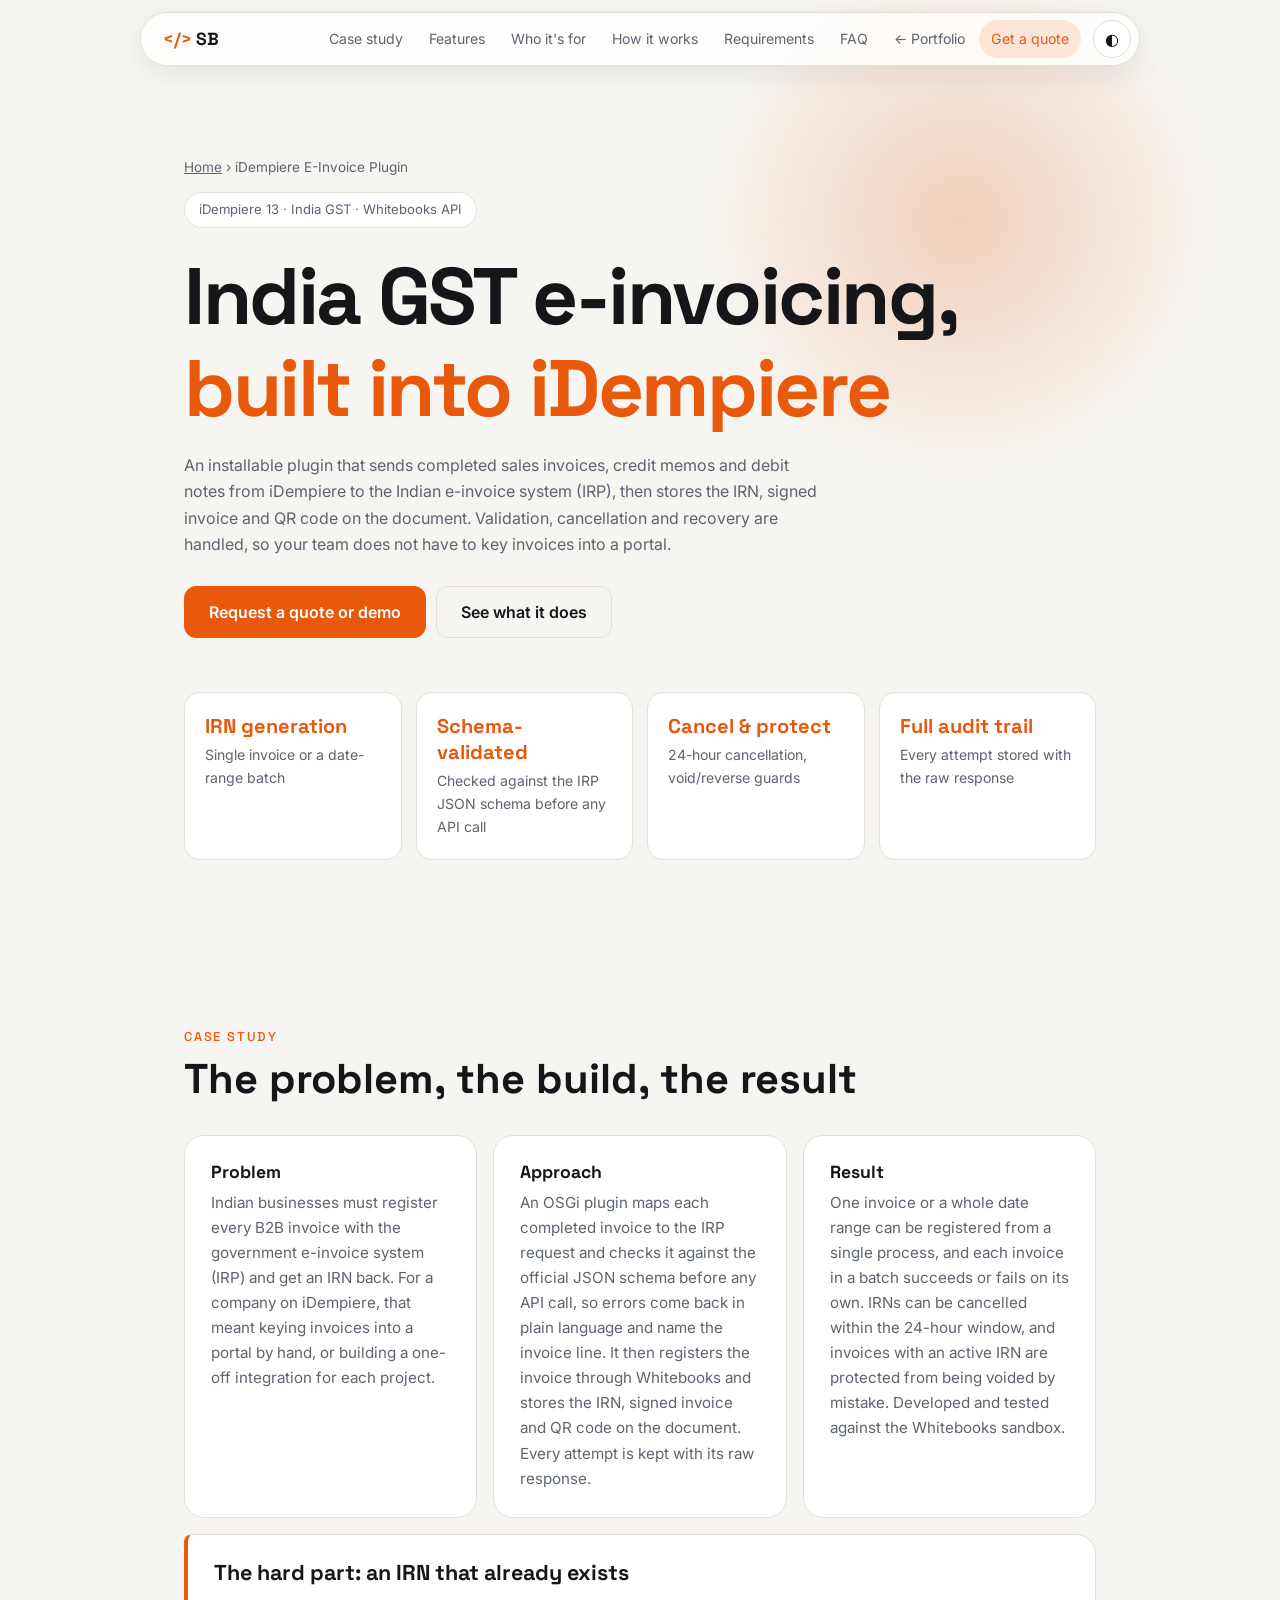
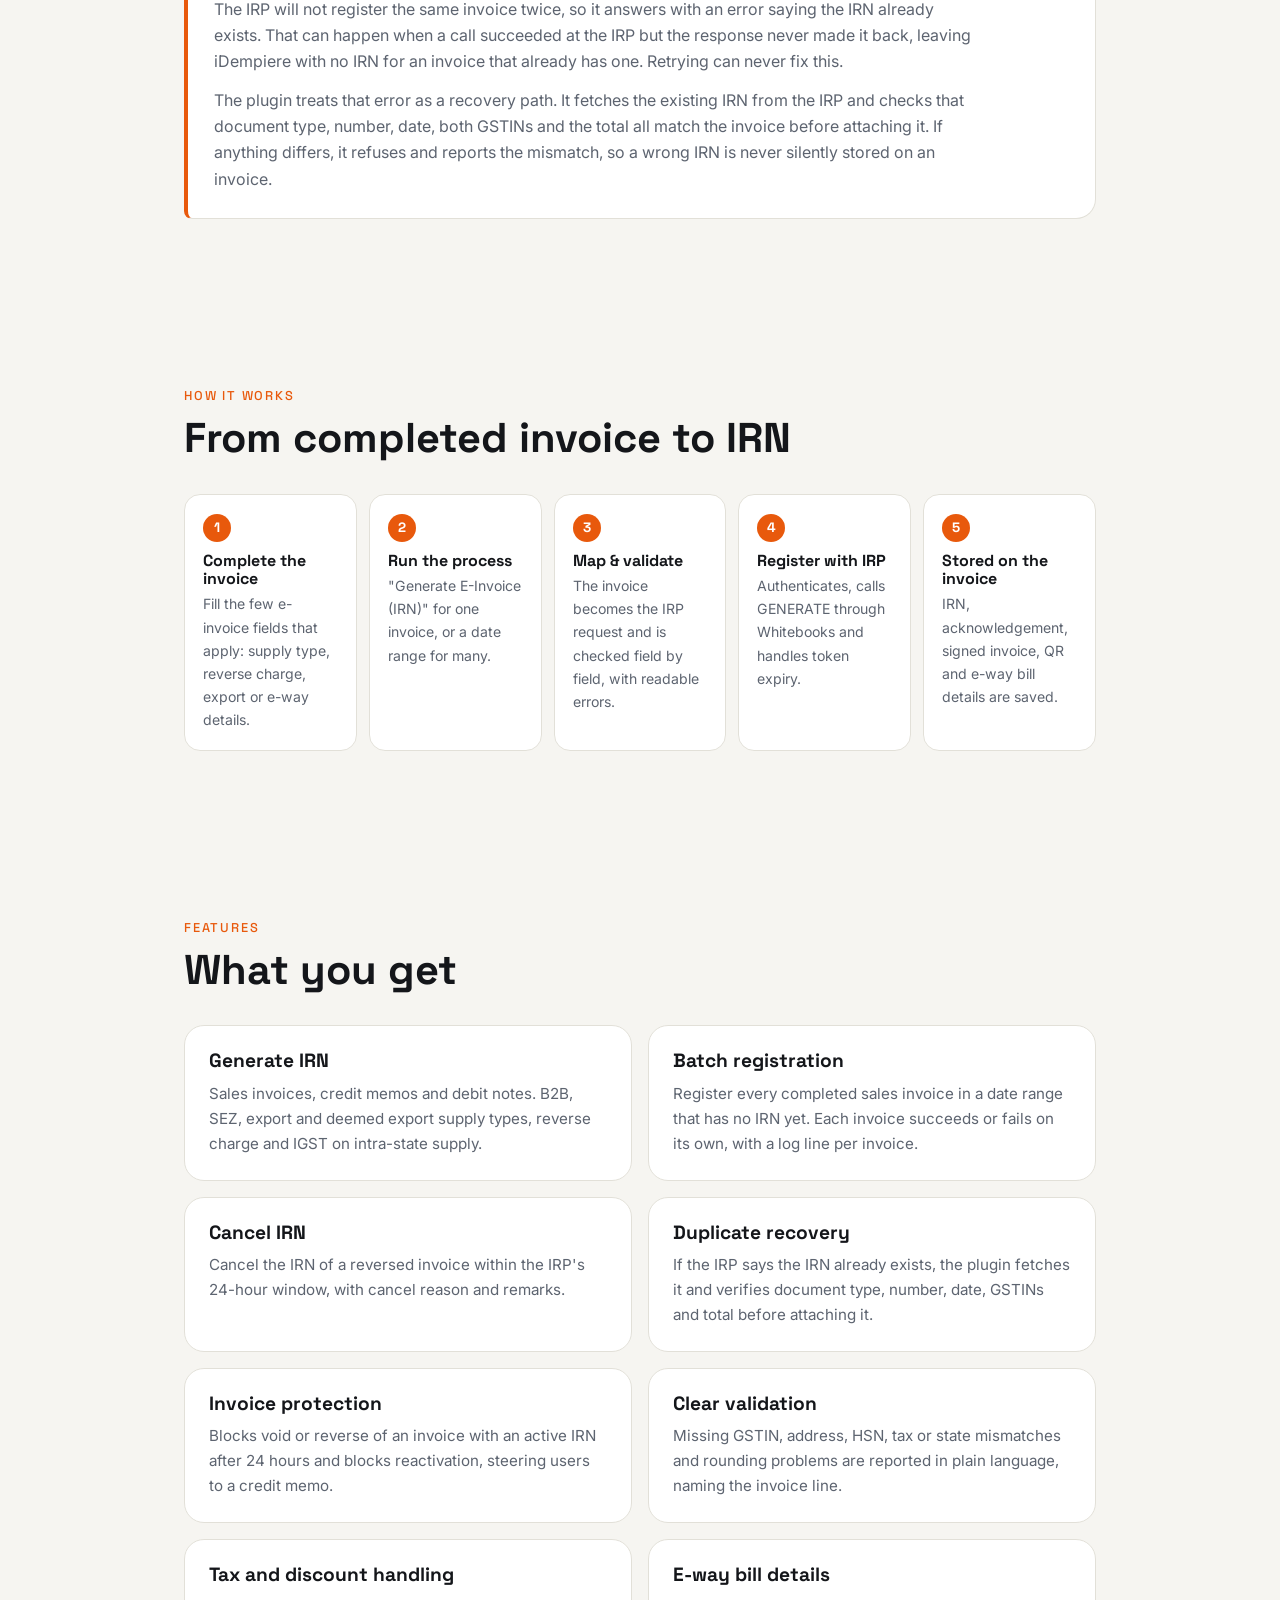
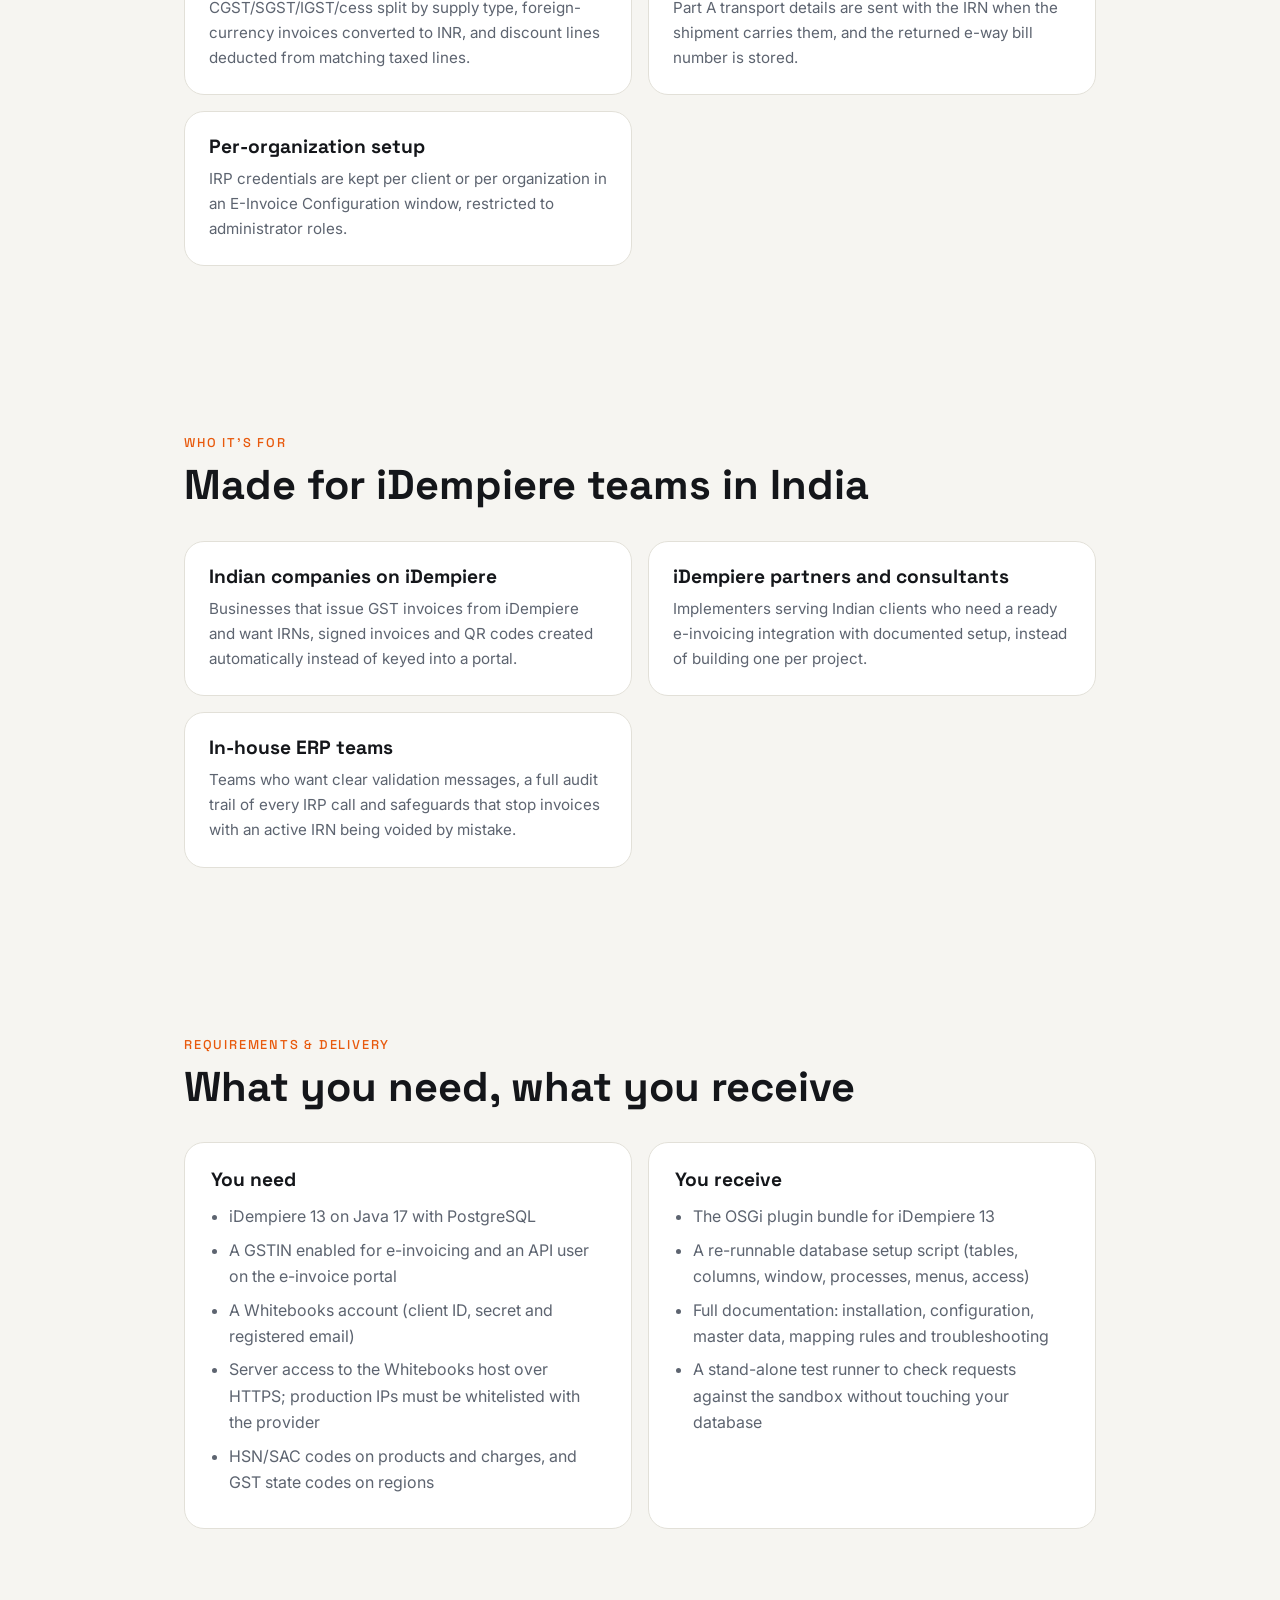
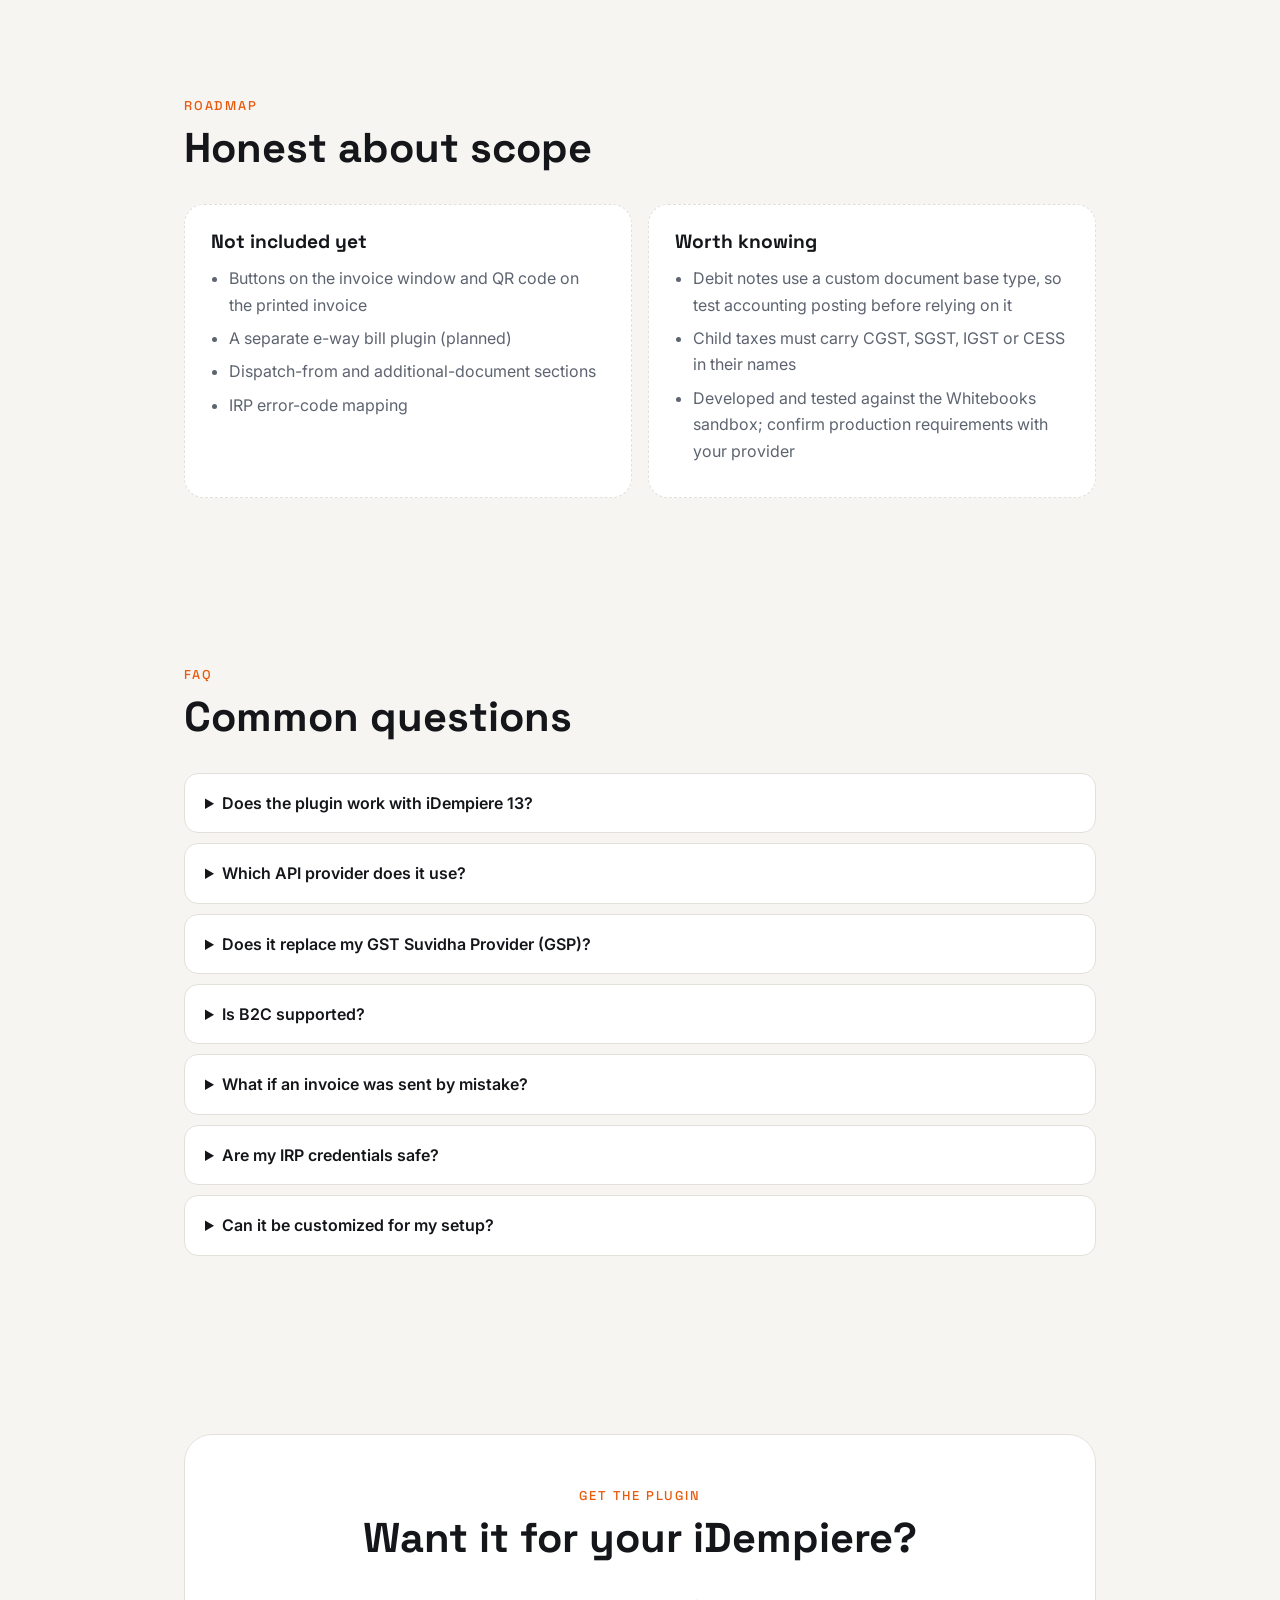
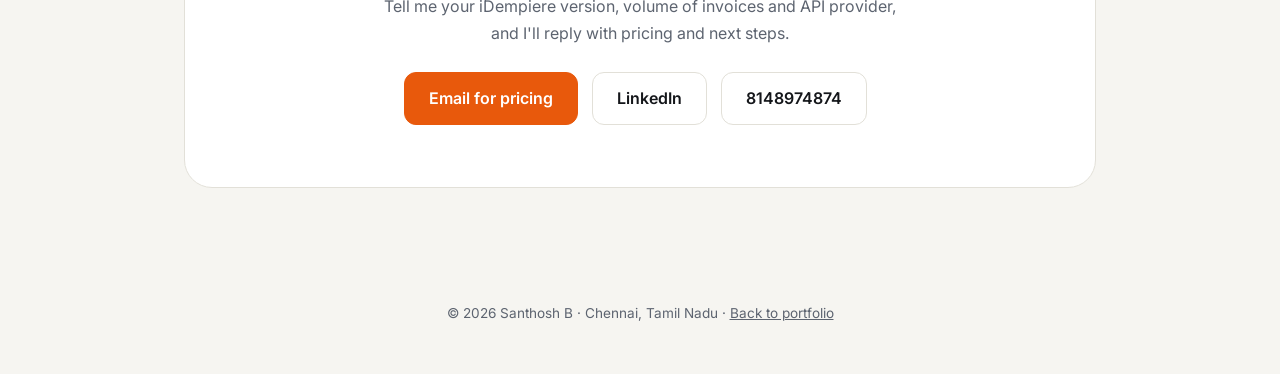
==== einvoice.html @ 54c57335 "Revamped nav Bar" ====
<!DOCTYPE html>
<html lang="en-IN">
<head>
<meta charset="utf-8">
<meta name="viewport" content="width=device-width, initial-scale=1, viewport-fit=cover">
<title>iDempiere E-Invoice Plugin for India GST (IRN) | Santhosh B</title>
<meta name="description" content="iDempiere 13 plugin for India GST e-invoicing. Generate and cancel IRNs via Whitebooks with schema validation, duplicate recovery and a full audit trail.">
<meta name="robots" content="index,follow,max-image-preview:large">
<meta name="theme-color" content="#e8590c">
<meta name="author" content="Santhosh B">
<link rel="canonical" href="https://santhoshbalaguru.website/einvoice">
<meta property="og:type" content="website">
<meta property="og:locale" content="en_IN">
<meta property="og:title" content="iDempiere E-Invoice Plugin for India GST (IRN) | Santhosh B">
<meta property="og:description" content="iDempiere 13 plugin for India GST e-invoicing. Generate and cancel IRNs via Whitebooks with schema validation, duplicate recovery and a full audit trail.">
<meta property="og:url" content="https://santhoshbalaguru.website/einvoice">
<meta property="og:site_name" content="Santhosh B">
<meta property="og:image" content="https://santhoshbalaguru.website/einvoice-og.png">
<meta property="og:image:width" content="1200">
<meta property="og:image:height" content="630">
<meta property="og:image:alt" content="iDempiere E-Invoice Plugin for India GST, generate and cancel IRNs from iDempiere 13">
<meta name="twitter:card" content="summary_large_image">
<meta name="twitter:title" content="iDempiere E-Invoice Plugin for India GST (IRN) | Santhosh B">
<meta name="twitter:description" content="iDempiere 13 plugin for India GST e-invoicing. Generate and cancel IRNs via Whitebooks with schema validation, duplicate recovery and a full audit trail.">
<meta name="twitter:image" content="https://santhoshbalaguru.website/einvoice-og.png">
<script type="application/ld+json">
{"@context": "https://schema.org", "@graph": [{"@type": "WebPage", "@id": "https://santhoshbalaguru.website/einvoice#page", "url": "https://santhoshbalaguru.website/einvoice", "name": "iDempiere E-Invoice Plugin for India GST (IRN) | Santhosh B", "description": "iDempiere 13 plugin for India GST e-invoicing. Generate and cancel IRNs via Whitebooks with schema validation, duplicate recovery and a full audit trail.", "inLanguage": "en-IN", "isPartOf": {"@type": "WebSite", "name": "Santhosh B", "url": "https://santhoshbalaguru.website/"}, "primaryImageOfPage": "https://santhoshbalaguru.website/einvoice-og.png", "breadcrumb": {"@id": "https://santhoshbalaguru.website/einvoice#crumbs"}, "mainEntity": {"@id": "https://santhoshbalaguru.website/einvoice#software"}}, {"@type": "SoftwareApplication", "@id": "https://santhoshbalaguru.website/einvoice#software", "name": "iDempiere E-Invoice (IRN) Plugin for India GST", "applicationCategory": "BusinessApplication", "applicationSubCategory": "ERP plugin", "operatingSystem": "Java 17 (iDempiere 13, PostgreSQL)", "softwareRequirements": "iDempiere 13, Java 17, PostgreSQL, Whitebooks account", "description": "iDempiere 13 plugin for India GST e-invoicing. Generate and cancel IRNs via Whitebooks with schema validation, duplicate recovery and a full audit trail.", "url": "https://santhoshbalaguru.website/einvoice", "image": "https://santhoshbalaguru.website/einvoice-og.png", "author": {"@type": "Person", "name": "Santhosh B", "url": "https://santhoshbalaguru.website/", "sameAs": ["https://linkedin.com/in/santhoshb88"]}}, {"@type": "BreadcrumbList", "@id": "https://santhoshbalaguru.website/einvoice#crumbs", "itemListElement": [{"@type": "ListItem", "position": 1, "name": "Home", "item": "https://santhoshbalaguru.website/"}, {"@type": "ListItem", "position": 2, "name": "iDempiere E-Invoice Plugin", "item": "https://santhoshbalaguru.website/einvoice"}]}, {"@type": "FAQPage", "mainEntity": [{"@type": "Question", "name": "Does the plugin work with iDempiere 13?", "acceptedAnswer": {"@type": "Answer", "text": "Yes. It is built for iDempiere 13 on Java 17 and PostgreSQL, as an OSGi plugin installed like any other iDempiere bundle."}}, {"@type": "Question", "name": "Which API provider does it use?", "acceptedAnswer": {"@type": "Answer", "text": "Whitebooks GSP. You use your own Whitebooks credentials and your own GSTIN; the plugin does not route invoices through anyone else."}}, {"@type": "Question", "name": "Does it replace my GST Suvidha Provider (GSP)?", "acceptedAnswer": {"@type": "Answer", "text": "No. It is the integration between iDempiere and the e-invoice system. You still need a Whitebooks account and an API user on the e-invoice portal."}}, {"@type": "Question", "name": "Is B2C supported?", "acceptedAnswer": {"@type": "Answer", "text": "No. The IRP does not accept B2C invoices, so in batch mode they are skipped, and a single invoice without a buyer GSTIN returns a clear error (exports excepted)."}}, {"@type": "Question", "name": "What if an invoice was sent by mistake?", "acceptedAnswer": {"@type": "Answer", "text": "Reverse it and cancel the IRN within 24 hours. After that, issue a credit memo. The plugin enforces this so users do not end up with an inconsistent state."}}, {"@type": "Question", "name": "Are my IRP credentials safe?", "acceptedAnswer": {"@type": "Answer", "text": "Password, client ID and secret are stored in encrypted columns and kept out of the change log. Encryption depends on your iDempiere Secure class, so the documentation explains how to verify it before entering production credentials."}}, {"@type": "Question", "name": "Can it be customized for my setup?", "acceptedAnswer": {"@type": "Answer", "text": "Mapping rules, extra fields and workflow changes can be discussed. Tell me what you need when you get in touch."}}]}]}
</script>
<link rel="icon" type="image/png" href="/favicon.png">
<link rel="preconnect" href="https://fonts.googleapis.com">
<link rel="preconnect" href="https://fonts.gstatic.com" crossorigin>
<link href="https://fonts.googleapis.com/css2?family=Space+Grotesk:wght@500;700&family=Inter:wght@400;500;600&display=swap" rel="stylesheet">
<link rel="stylesheet" href="/site.css">
<script src="/site.js"></script>
<style>
/* product-page-only styles (shared theme, layout and animations are in site.css) */
.stats{grid-template-columns:repeat(auto-fit,minmax(min(200px,100%),1fr));margin-top:44px}
.stat b{display:block;font-size:1.25rem}.stat span{margin-top:4px}
.card{padding:24px}.card h3{font-size:1.2rem;margin:0 0 8px}.card p{margin:0;font-size:.95rem}
.flow{display:grid;grid-template-columns:repeat(auto-fit,minmax(min(170px,100%),1fr));gap:12px;counter-reset:s}
.step{background:var(--card);border:1px solid var(--line);border-radius:16px;padding:18px;counter-increment:s}
.step:before{content:counter(s);display:inline-grid;place-items:center;width:28px;height:28px;border-radius:50%;background:var(--acc);color:#fff;font:700 .85rem 'Space Grotesk',sans-serif;margin-bottom:10px}
.step h3{font-size:1rem;margin-bottom:4px}.step p{margin:0;color:var(--mute);font-size:.88rem}
.two{display:grid;grid-template-columns:repeat(auto-fit,minmax(min(300px,100%),1fr));gap:16px}
.box{background:var(--card);border:1px solid var(--line);border-radius:20px;padding:26px}
.box h3{font-size:1.2rem;margin-bottom:12px}
.box ul{margin:0;padding-left:18px;color:var(--mute)}.box li{margin-bottom:7px}
.box.soon{border-style:dashed}
.case{display:grid;grid-template-columns:repeat(auto-fit,minmax(min(280px,100%),1fr));gap:16px}
.case .box h3{font-size:1.1rem;margin-bottom:8px}.case .box p{margin:0;color:var(--mute);font-size:.95rem}
.hard{margin-top:16px;border-left:4px solid var(--acc);border-radius:8px 20px 20px 8px}
.hard h3{font-size:1.35rem;margin-bottom:10px}.hard p{color:var(--mute);margin:0 0 12px;max-width:760px}.hard p:last-child{margin:0}
details{background:var(--card);border:1px solid var(--line);border-radius:14px;padding:16px 20px;margin-bottom:10px}
summary{cursor:pointer;font-weight:600}details p{color:var(--mute);margin:10px 0 0}
.crumb{font-size:.85rem;color:var(--mute);margin:0 0 14px}.crumb a{color:var(--mute)}
.cta{text-align:center}
.cta .box{padding:52px 24px;border-radius:28px}.cta p{color:var(--mute);max-width:520px;margin:0 auto 26px}
</style>
</head>
<body>
<nav aria-label="Main"><a class="brand" href="/" aria-label="Santhosh B home"><span>&lt;/&gt;</span> SB</a>
<div class="links" id="menu"><a href="#case">Case study</a><a href="#features">Features</a><a href="#who">Who it's for</a><a href="#how">How it works</a><a href="#requirements">Requirements</a><a href="#faq">FAQ</a><a href="/">← Portfolio</a><a href="#contact">Get a quote</a></div>
<div class="tools"><button id="theme" aria-label="Toggle theme">◐</button><button id="menu-btn" aria-label="Open menu" aria-expanded="false" aria-controls="menu"><svg width="18" height="18" viewBox="0 0 18 18" fill="none" stroke="currentColor" stroke-width="1.8" stroke-linecap="round" aria-hidden="true"><path class="a" d="M3 5h12M3 9h12M3 13h12"/><path class="x" d="M4 4l10 10M14 4L4 14"/></svg></button></div></nav>

<main>
<section class="hero">
<p class="crumb"><a href="/">Home</a> › iDempiere E-Invoice Plugin</p>
<span class="tag">iDempiere 13 · India GST · Whitebooks API</span>
<h1>India GST e-invoicing, <em>built into iDempiere</em></h1>
<p class="lead">An installable plugin that sends completed sales invoices, credit memos and debit notes from iDempiere to the Indian e-invoice system (IRP), then stores the IRN, signed invoice and QR code on the document. Validation, cancellation and recovery are handled, so your team does not have to key invoices into a portal.</p>
<a class="btn" href="#contact">Request a quote or demo</a><a class="btn o" href="#features">See what it does</a>
<div class="stats">
<div class="stat"><b>IRN generation</b><span>Single invoice or a date-range batch</span></div>
<div class="stat"><b>Schema-validated</b><span>Checked against the IRP JSON schema before any API call</span></div>
<div class="stat"><b>Cancel &amp; protect</b><span>24-hour cancellation, void/reverse guards</span></div>
<div class="stat"><b>Full audit trail</b><span>Every attempt stored with the raw response</span></div>
</div>
</section>

<section id="case" class="rv">
<div class="eyebrow">Case study</div><h2>The problem, the build, the result</h2>
<div class="case">
<div class="box"><h3>Problem</h3><p>Indian businesses must register every B2B invoice with the government e-invoice system (IRP) and get an IRN back. For a company on iDempiere, that meant keying invoices into a portal by hand, or building a one-off integration for each project.</p></div>
<div class="box"><h3>Approach</h3><p>An OSGi plugin maps each completed invoice to the IRP request and checks it against the official JSON schema before any API call, so errors come back in plain language and name the invoice line. It then registers the invoice through Whitebooks and stores the IRN, signed invoice and QR code on the document. Every attempt is kept with its raw response.</p></div>
<div class="box"><h3>Result</h3><p>One invoice or a whole date range can be registered from a single process, and each invoice in a batch succeeds or fails on its own. IRNs can be cancelled within the 24-hour window, and invoices with an active IRN are protected from being voided by mistake. Developed and tested against the Whitebooks sandbox.</p></div>
</div>
<div class="box hard"><h3>The hard part: an IRN that already exists</h3>
<p>The IRP will not register the same invoice twice, so it answers with an error saying the IRN already exists. That can happen when a call succeeded at the IRP but the response never made it back, leaving iDempiere with no IRN for an invoice that already has one. Retrying can never fix this.</p>
<p>The plugin treats that error as a recovery path. It fetches the existing IRN from the IRP and checks that document type, number, date, both GSTINs and the total all match the invoice before attaching it. If anything differs, it refuses and reports the mismatch, so a wrong IRN is never silently stored on an invoice.</p></div>
</section>

<section id="how" class="rv">
<div class="eyebrow">How it works</div><h2>From completed invoice to IRN</h2>
<div class="flow">
<div class="step"><h3>Complete the invoice</h3><p>Fill the few e-invoice fields that apply: supply type, reverse charge, export or e-way details.</p></div>
<div class="step"><h3>Run the process</h3><p>"Generate E-Invoice (IRN)" for one invoice, or a date range for many.</p></div>
<div class="step"><h3>Map &amp; validate</h3><p>The invoice becomes the IRP request and is checked field by field, with readable errors.</p></div>
<div class="step"><h3>Register with IRP</h3><p>Authenticates, calls GENERATE through Whitebooks and handles token expiry.</p></div>
<div class="step"><h3>Stored on the invoice</h3><p>IRN, acknowledgement, signed invoice, QR and e-way bill details are saved.</p></div>
</div>
</section>

<section id="features" class="rv">
<div class="eyebrow">Features</div><h2>What you get</h2>
<div class="grid">
<div class="card"><h3>Generate IRN</h3><p>Sales invoices, credit memos and debit notes. B2B, SEZ, export and deemed export supply types, reverse charge and IGST on intra-state supply.</p></div>
<div class="card"><h3>Batch registration</h3><p>Register every completed sales invoice in a date range that has no IRN yet. Each invoice succeeds or fails on its own, with a log line per invoice.</p></div>
<div class="card"><h3>Cancel IRN</h3><p>Cancel the IRN of a reversed invoice within the IRP's 24-hour window, with cancel reason and remarks.</p></div>
<div class="card"><h3>Duplicate recovery</h3><p>If the IRP says the IRN already exists, the plugin fetches it and verifies document type, number, date, GSTINs and total before attaching it.</p></div>
<div class="card"><h3>Invoice protection</h3><p>Blocks void or reverse of an invoice with an active IRN after 24 hours and blocks reactivation, steering users to a credit memo.</p></div>
<div class="card"><h3>Clear validation</h3><p>Missing GSTIN, address, HSN, tax or state mismatches and rounding problems are reported in plain language, naming the invoice line.</p></div>
<div class="card"><h3>Tax and discount handling</h3><p>CGST/SGST/IGST/cess split by supply type, foreign-currency invoices converted to INR, and discount lines deducted from matching taxed lines.</p></div>
<div class="card"><h3>E-way bill details</h3><p>Part A transport details are sent with the IRN when the shipment carries them, and the returned e-way bill number is stored.</p></div>
<div class="card"><h3>Per-organization setup</h3><p>IRP credentials are kept per client or per organization in an E-Invoice Configuration window, restricted to administrator roles.</p></div>
</div>
</section>

<section id="who" class="rv">
<div class="eyebrow">Who it's for</div><h2>Made for iDempiere teams in India</h2>
<div class="grid">
<div class="card"><h3>Indian companies on iDempiere</h3><p>Businesses that issue GST invoices from iDempiere and want IRNs, signed invoices and QR codes created automatically instead of keyed into a portal.</p></div>
<div class="card"><h3>iDempiere partners and consultants</h3><p>Implementers serving Indian clients who need a ready e-invoicing integration with documented setup, instead of building one per project.</p></div>
<div class="card"><h3>In-house ERP teams</h3><p>Teams who want clear validation messages, a full audit trail of every IRP call and safeguards that stop invoices with an active IRN being voided by mistake.</p></div>
</div>
</section>

<section id="requirements" class="rv">
<div class="eyebrow">Requirements &amp; delivery</div><h2>What you need, what you receive</h2>
<div class="two">
<div class="box"><h3>You need</h3><ul>
<li>iDempiere 13 on Java 17 with PostgreSQL</li>
<li>A GSTIN enabled for e-invoicing and an API user on the e-invoice portal</li>
<li>A Whitebooks account (client ID, secret and registered email)</li>
<li>Server access to the Whitebooks host over HTTPS; production IPs must be whitelisted with the provider</li>
<li>HSN/SAC codes on products and charges, and GST state codes on regions</li></ul></div>
<div class="box"><h3>You receive</h3><ul>
<li>The OSGi plugin bundle for iDempiere 13</li>
<li>A re-runnable database setup script (tables, columns, window, processes, menus, access)</li>
<li>Full documentation: installation, configuration, master data, mapping rules and troubleshooting</li>
<li>A stand-alone test runner to check requests against the sandbox without touching your database</li></ul></div>
</div>
</section>

<section class="rv">
<div class="eyebrow">Roadmap</div><h2>Honest about scope</h2>
<div class="two">
<div class="box soon"><h3>Not included yet</h3><ul>
<li>Buttons on the invoice window and QR code on the printed invoice</li>
<li>A separate e-way bill plugin (planned)</li>
<li>Dispatch-from and additional-document sections</li>
<li>IRP error-code mapping</li></ul></div>
<div class="box soon"><h3>Worth knowing</h3><ul>
<li>Debit notes use a custom document base type, so test accounting posting before relying on it</li>
<li>Child taxes must carry CGST, SGST, IGST or CESS in their names</li>
<li>Developed and tested against the Whitebooks sandbox; confirm production requirements with your provider</li></ul></div>
</div>
</section>

<section id="faq" class="rv">
<div class="eyebrow">FAQ</div><h2>Common questions</h2>
<details><summary>Does the plugin work with iDempiere 13?</summary><p>Yes. It is built for iDempiere 13 on Java 17 and PostgreSQL, as an OSGi plugin installed like any other iDempiere bundle.</p></details>
<details><summary>Which API provider does it use?</summary><p>Whitebooks GSP. You use your own Whitebooks credentials and your own GSTIN; the plugin does not route invoices through anyone else.</p></details>
<details><summary>Does it replace my GST Suvidha Provider (GSP)?</summary><p>No. It is the integration between iDempiere and the e-invoice system. You still need a Whitebooks account and an API user on the e-invoice portal.</p></details>
<details><summary>Is B2C supported?</summary><p>No. The IRP does not accept B2C invoices, so in batch mode they are skipped, and a single invoice without a buyer GSTIN returns a clear error (exports excepted).</p></details>
<details><summary>What if an invoice was sent by mistake?</summary><p>Reverse it and cancel the IRN within 24 hours. After that, issue a credit memo. The plugin enforces this so users do not end up with an inconsistent state.</p></details>
<details><summary>Are my IRP credentials safe?</summary><p>Password, client ID and secret are stored in encrypted columns and kept out of the change log. Encryption depends on your iDempiere Secure class, so the documentation explains how to verify it before entering production credentials.</p></details>
<details><summary>Can it be customized for my setup?</summary><p>Mapping rules, extra fields and workflow changes can be discussed. Tell me what you need when you get in touch.</p></details>
</section>

<section id="contact" class="cta rv">
<div class="box"><div class="eyebrow">Get the plugin</div><h2>Want it for your iDempiere?</h2>
<p>Tell me your iDempiere version, volume of invoices and API provider, and I'll reply with pricing and next steps.</p>
<a class="btn" href="mailto:santhoshbalaguru88@gmail.com?subject=iDempiere%20E-Invoice%20Plugin%20enquiry">Email for pricing</a>
<a class="btn o" href="https://linkedin.com/in/santhoshb88" target="_blank" rel="noopener">LinkedIn</a>
<a class="btn o" href="tel:+918148974874">8148974874</a></div>
</section>
</main>
<footer>© 2026 Santhosh B · Chennai, Tamil Nadu · <a href="/">Back to portfolio</a></footer>

</body>
</html>
---- site.css ----
/* Shared styles for every page of santhoshbalaguru.website.
   Theme tokens, layout, components, glow and animations live here.
   Page-specific styles stay in each page's own <style> block. */
:root{--bg:#f6f5f1;--card:#fff;--ink:#14161a;--mute:#5d6470;--line:#e2e0d8;--acc:#e8590c;--acc2:#0b7285;--glow:rgba(232,89,12,.12);box-sizing:border-box;padding-top:env(safe-area-inset-top,0px);padding-bottom:env(safe-area-inset-bottom,0px)}
:root[data-theme="dark"]{--bg:#0e1013;--card:#171a1f;--ink:#eef0f3;--mute:#9aa3af;--line:#262b33;--acc:#ff8a4c;--acc2:#3bc9db;--glow:rgba(255,138,76,.14)}
*{box-sizing:border-box}html{scroll-behavior:smooth;scroll-padding-top:96px;overflow-x:hidden}
body{margin:0;background:var(--bg);color:var(--ink);font:16px/1.65 Inter,system-ui,sans-serif}
h1,h2,h3{font-family:'Space Grotesk',Inter,sans-serif;line-height:1.15;margin:0}
a{color:inherit}
/* nav: floating pill, hamburger menu under 900px */
nav{position:sticky;top:calc(env(safe-area-inset-top,0px) + 12px);z-index:10;display:flex;align-items:center;justify-content:space-between;gap:12px;width:min(1000px,calc(100% - 10vw));margin:12px auto 0;padding:7px 8px 7px 22px;border:1px solid var(--line);border-radius:99px;background:color-mix(in srgb,var(--card) 78%,transparent);-webkit-backdrop-filter:blur(14px) saturate(1.4);backdrop-filter:blur(14px) saturate(1.4);box-shadow:0 8px 30px rgba(20,22,26,.08)}
:root[data-theme="dark"] nav{box-shadow:0 8px 30px rgba(0,0,0,.45)}
.brand{font:700 1.1rem 'Space Grotesk',sans-serif;text-decoration:none;white-space:nowrap}.brand span{color:var(--acc)}
.links{display:flex;gap:2px;align-items:center;margin-left:auto;font-size:.88rem}
.links a{text-decoration:none;color:var(--mute);padding:7px 12px;border-radius:99px;white-space:nowrap;transition:.2s}
.links a:hover{color:var(--ink);background:color-mix(in srgb,var(--ink) 7%,transparent)}
.links a.on{color:var(--acc);background:color-mix(in srgb,var(--acc) 13%,transparent)}
.tools{display:flex;gap:6px;align-items:center}
#theme,#menu-btn{border:1px solid var(--line);background:var(--card);color:var(--ink);border-radius:99px;width:38px;height:38px;cursor:pointer;font-size:1rem;padding:0}
#menu-btn{display:none;place-items:center}
#menu-btn .x{display:none}nav.open #menu-btn .a{display:none}nav.open #menu-btn .x{display:inline}
.links a:focus-visible,#theme:focus-visible,#menu-btn:focus-visible,.brand:focus-visible{outline:2px solid var(--acc);outline-offset:2px}
@media(max-width:1060px){.links{gap:0}.links a{padding:7px 9px;font-size:.85rem}}
@media(max-width:980px){
#menu-btn{display:inline-grid}
.links{position:absolute;top:calc(100% + 10px);left:0;right:0;margin:0;flex-direction:column;align-items:stretch;gap:2px;padding:10px;background:var(--card);border:1px solid var(--line);border-radius:24px;box-shadow:0 18px 40px rgba(20,22,26,.14);opacity:0;visibility:hidden;transform:translateY(-8px);transition:opacity .2s,transform .2s,visibility .2s}
:root[data-theme="dark"] .links{box-shadow:0 18px 40px rgba(0,0,0,.55)}
nav.open .links{opacity:1;visibility:visible;transform:none}
.links a{padding:13px 16px;border-radius:14px;font-size:1rem}
}
@media(prefers-reduced-motion:reduce){.links{transition:none}}
/* layout + type */
section{max-width:1040px;margin:0 auto;padding:84px 5vw}
.hero{padding-top:90px;position:relative}
.hero:before{content:"";position:absolute;inset:-40px 0 auto auto;width:min(420px,90vw);height:min(420px,90vw);background:radial-gradient(circle,var(--glow),transparent 65%);z-index:-1}
.tag{display:inline-block;padding:6px 14px;border:1px solid var(--line);background:var(--card);border-radius:99px;font-size:.82rem;color:var(--mute)}
.tag i{display:inline-block;width:8px;height:8px;border-radius:50%;background:#2f9e44;margin-right:8px;animation:p 2s infinite}
@keyframes p{50%{opacity:.3}}
h1{font-size:clamp(2.6rem,8vw,5rem);margin:22px 0 14px;letter-spacing:-.03em}
h1 em{font-style:normal;color:var(--acc)}
.lead{max-width:640px;color:var(--mute);margin:18px 0 28px}
.eyebrow{font:500 .8rem 'Space Grotesk',sans-serif;letter-spacing:.14em;text-transform:uppercase;color:var(--acc);margin-bottom:10px}
h2{font-size:clamp(1.8rem,4.5vw,2.6rem);margin-bottom:32px}
/* components */
.btn{display:inline-block;max-width:100%;overflow-wrap:anywhere;padding:12px 24px;border-radius:12px;background:var(--acc);color:#fff;text-decoration:none;font-weight:600;margin:0 10px 10px 0;transition:.2s;border:1px solid var(--acc)}
.btn.o{background:transparent;color:var(--ink);border-color:var(--line)}.btn:hover{transform:translateY(-2px)}
.stats{display:grid;grid-template-columns:repeat(auto-fit,minmax(min(140px,100%),1fr));gap:14px;margin-top:48px}
.stat{background:var(--card);border:1px solid var(--line);border-radius:16px;padding:20px}
.stat b{font:700 2.2rem 'Space Grotesk',sans-serif;color:var(--acc)}.stat span{display:block;color:var(--mute);font-size:.88rem}
.grid{display:grid;grid-template-columns:repeat(auto-fit,minmax(min(300px,100%),1fr));gap:16px}
.card{background:var(--card);border:1px solid var(--line);border-radius:20px;padding:26px;transition:.25s;position:relative;overflow:hidden}
.card:hover{transform:translateY(-4px);border-color:var(--acc);box-shadow:0 14px 34px var(--glow)}
.card small{color:var(--acc2);font-weight:600}.card h3{font-size:1.35rem;margin:8px 0 10px}.card p{color:var(--mute);margin:0 0 14px}
.pills span{display:inline-block;font-size:.76rem;padding:3px 10px;margin:0 6px 6px 0;border-radius:99px;background:var(--bg);border:1px solid var(--line);color:var(--mute)}
footer{text-align:center;color:var(--mute);font-size:.85rem;padding:30px 5vw 50px}
/* animations: scroll reveal, cursor glow, progress bar (driven by site.js) */
.rv{opacity:0;transform:translateY(24px);transition:.7s}.rv.v{opacity:1;transform:none}
#glow{display:none}
@media (hover:hover) and (pointer:fine) and (prefers-reduced-motion:no-preference){
.hero:before{display:none}
#glow{display:block;position:fixed;top:0;left:0;width:560px;height:560px;margin:-280px 0 0 -280px;border-radius:50%;pointer-events:none;z-index:-1;background:radial-gradient(circle,color-mix(in srgb,var(--acc) 24%,transparent),transparent 65%);will-change:transform;transform:translate3d(-999px,-999px,0)}
}
#bar{position:fixed;top:0;left:0;height:3px;background:var(--acc);width:0;z-index:20}
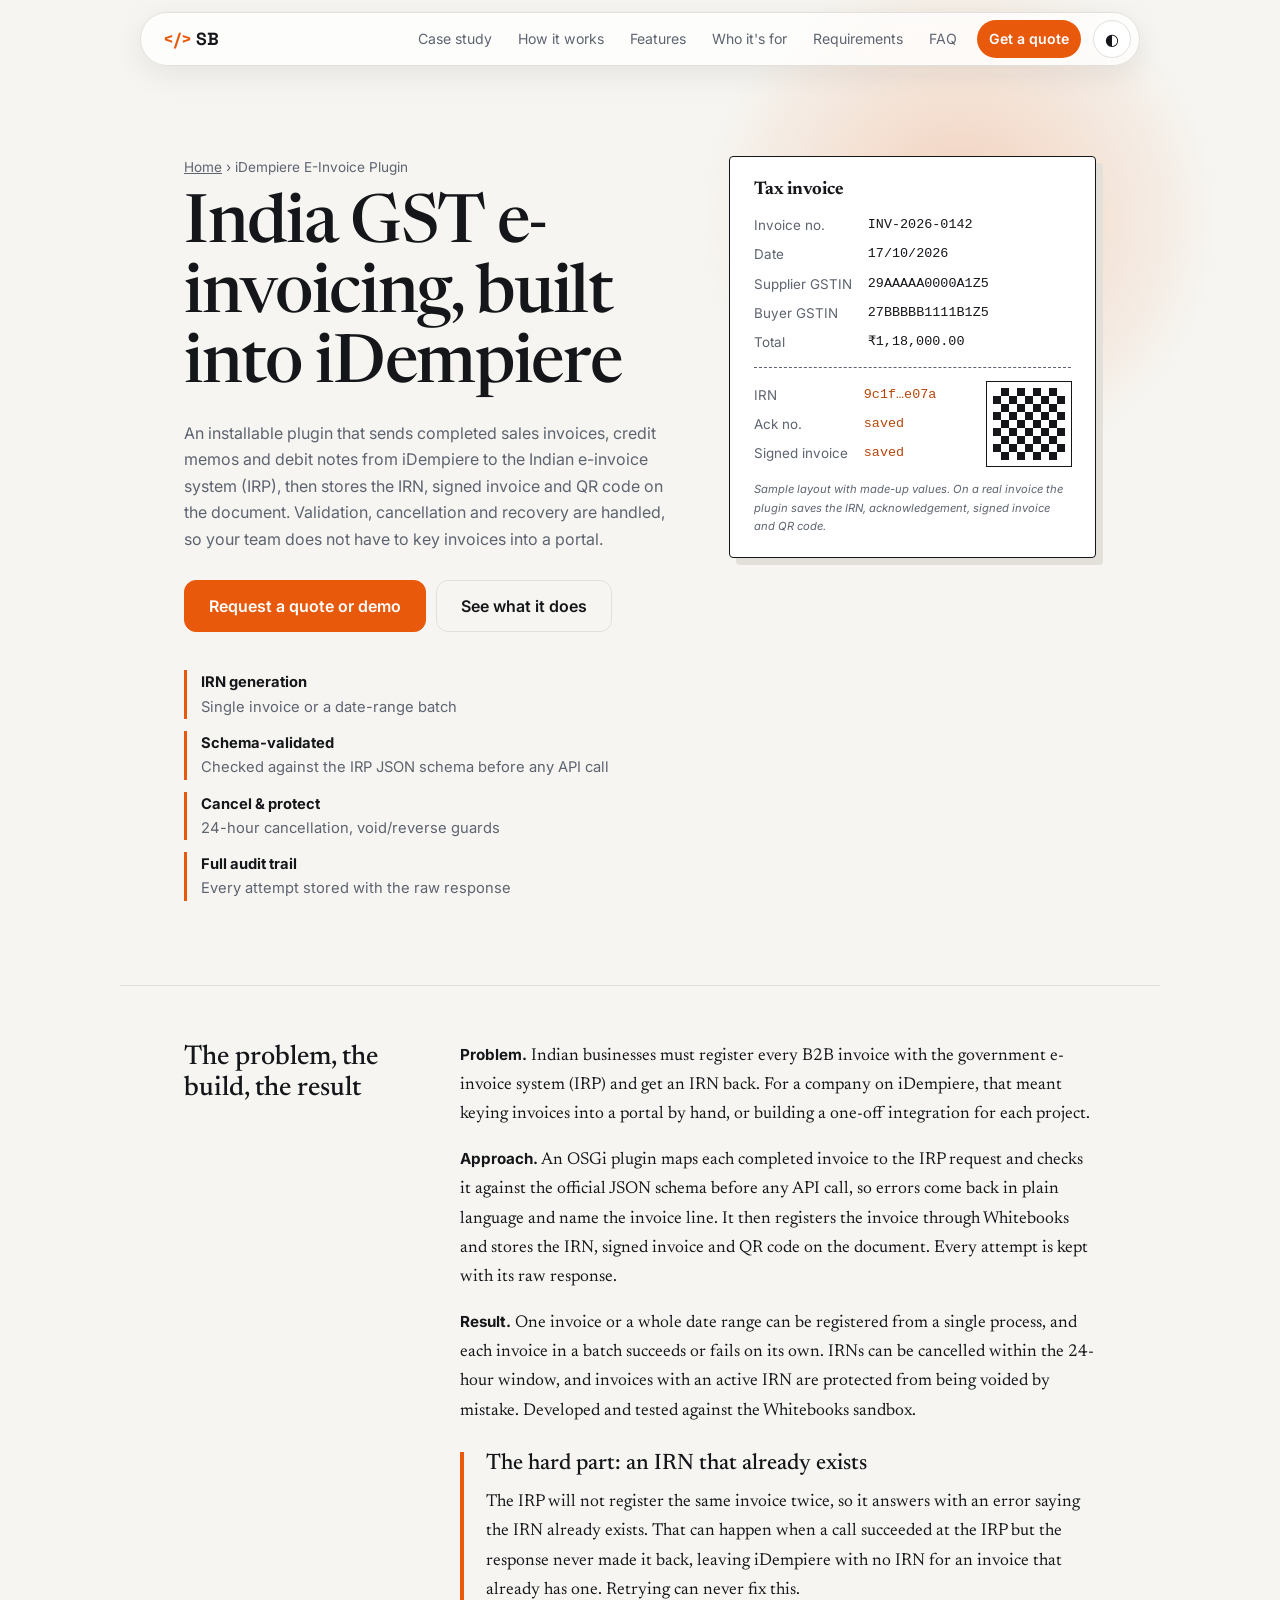
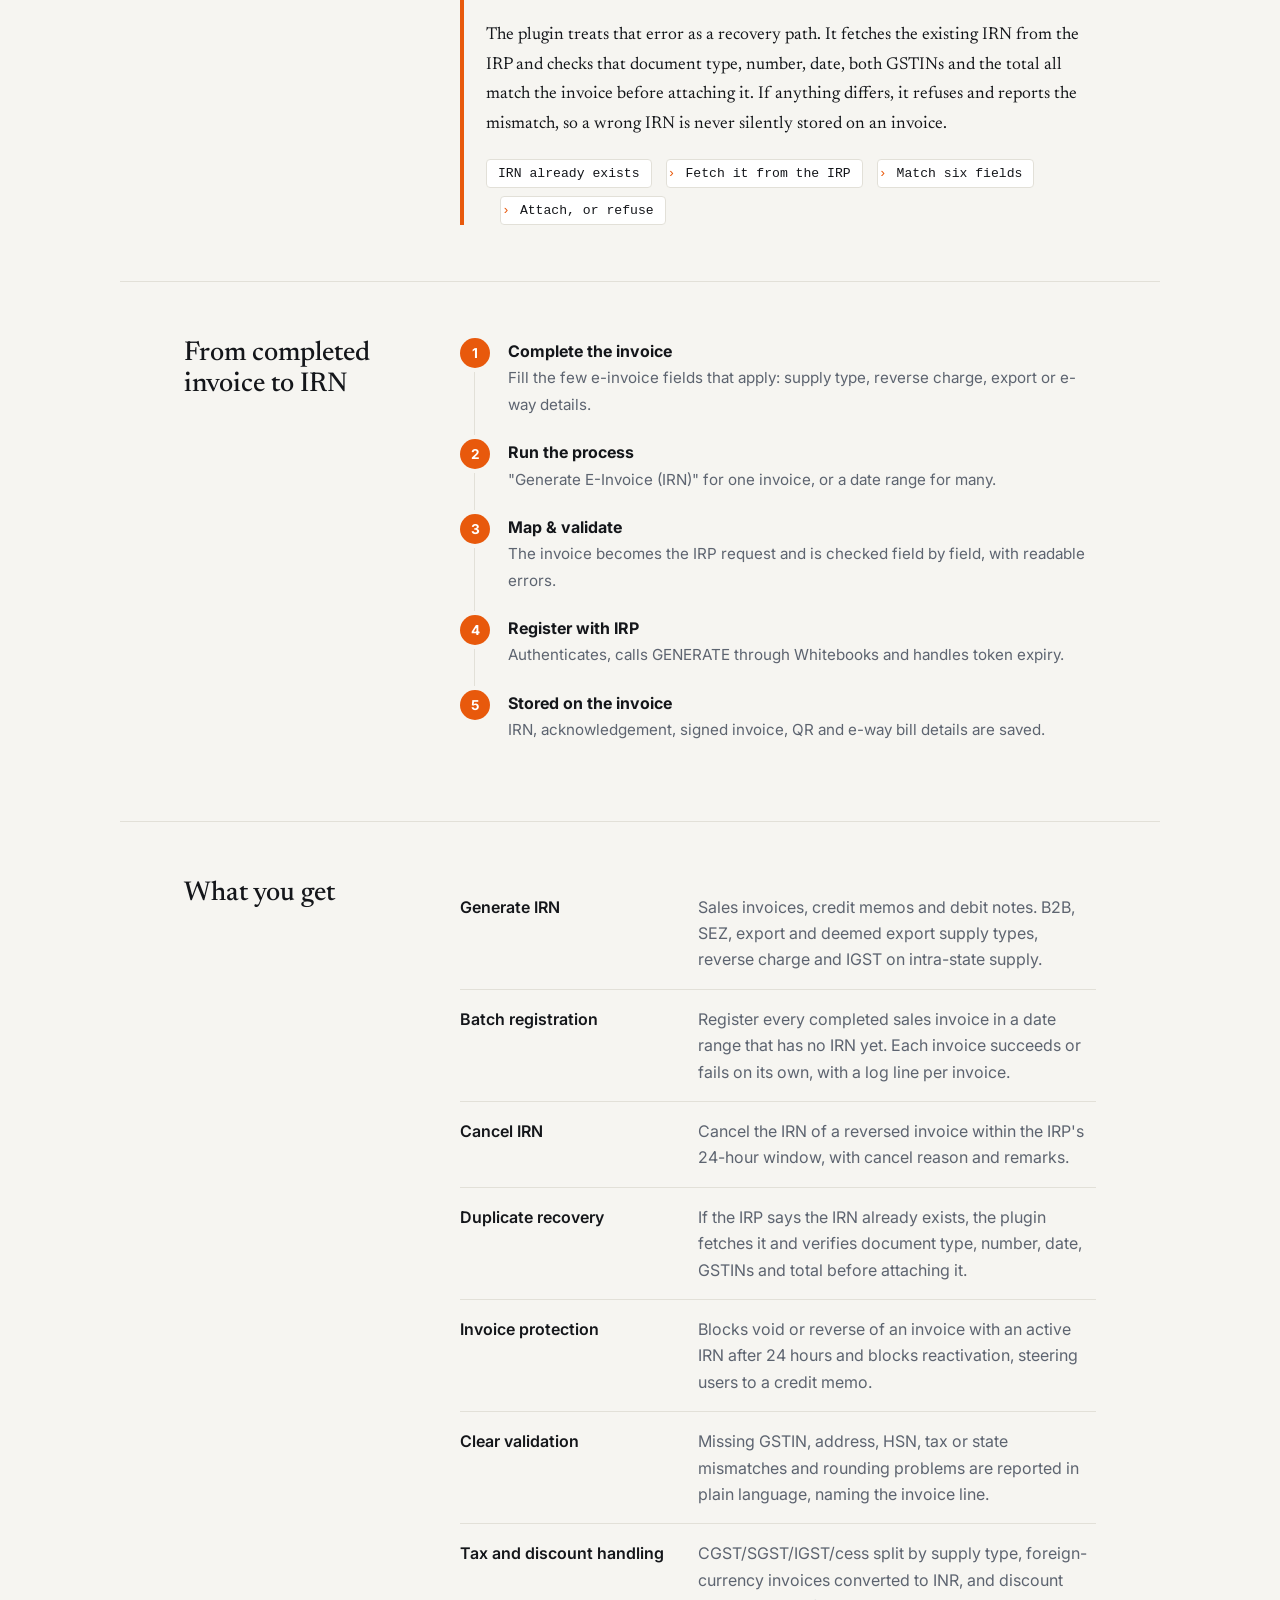
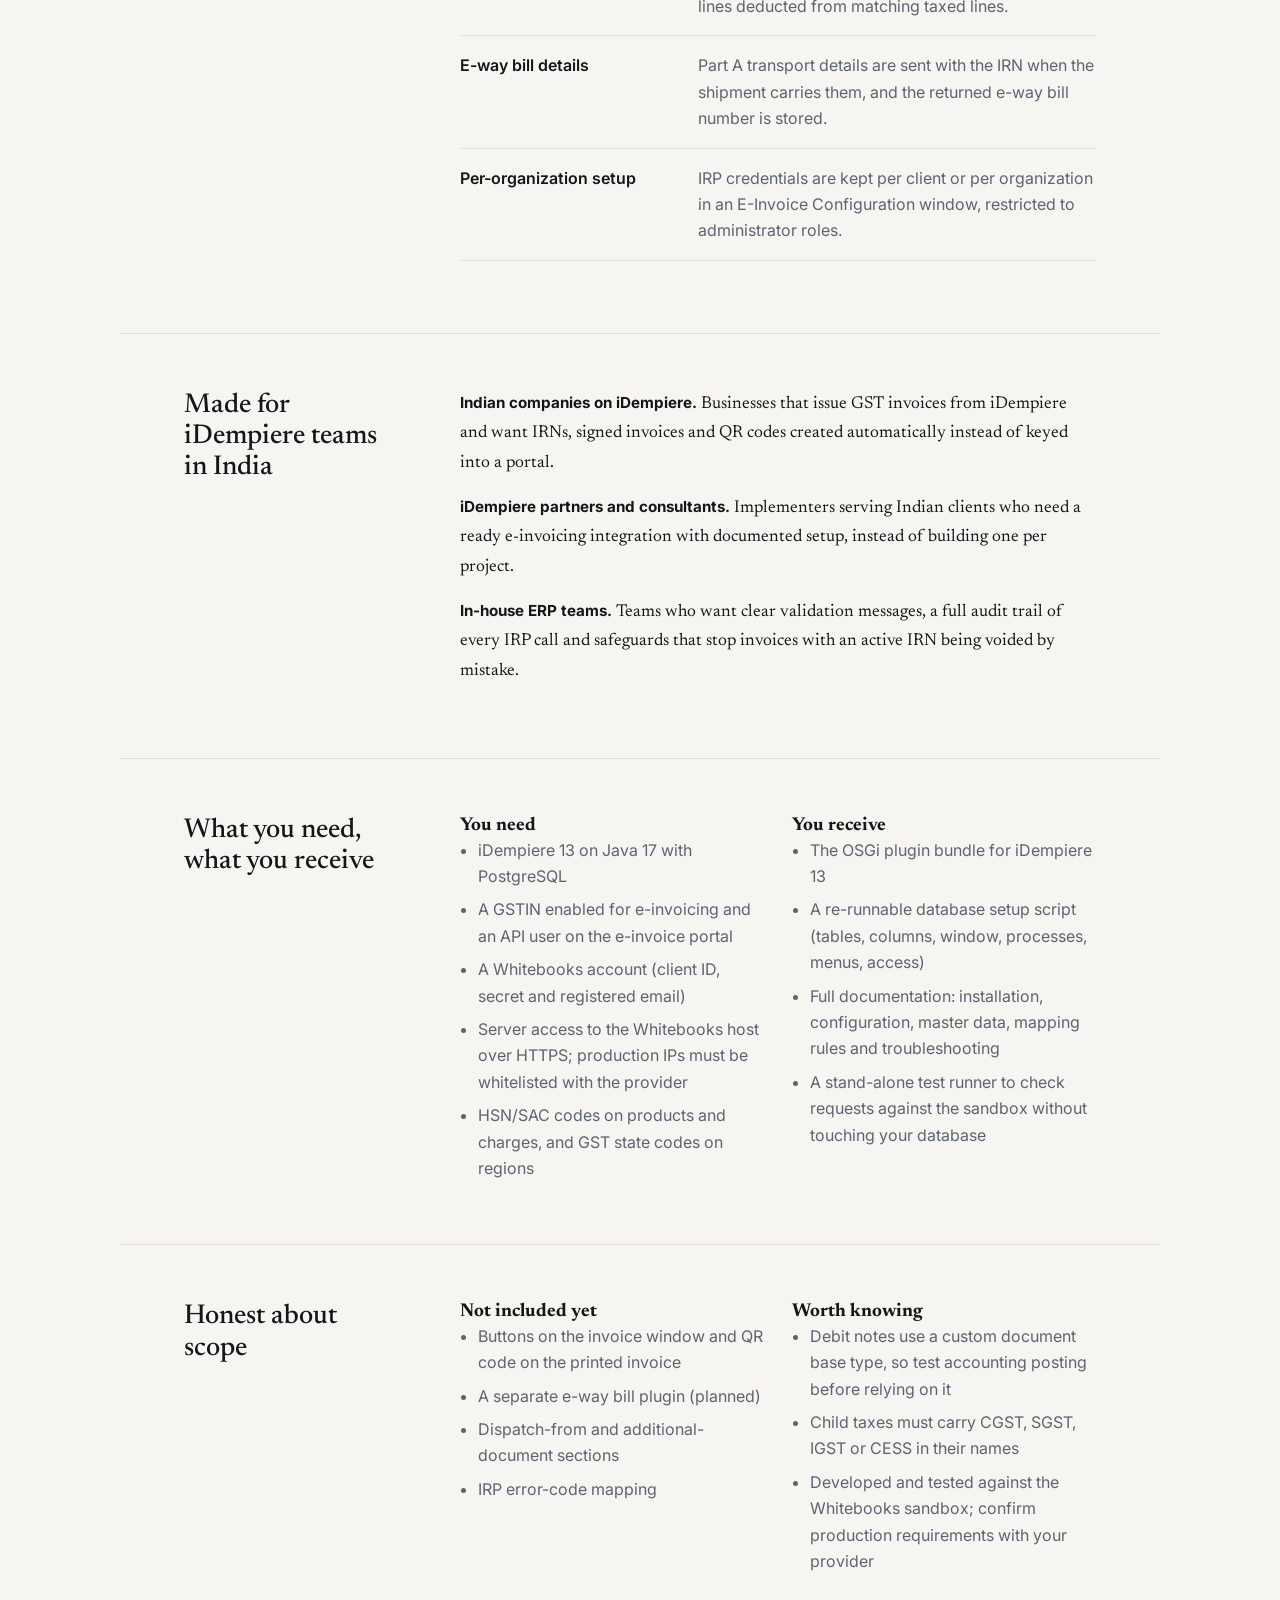
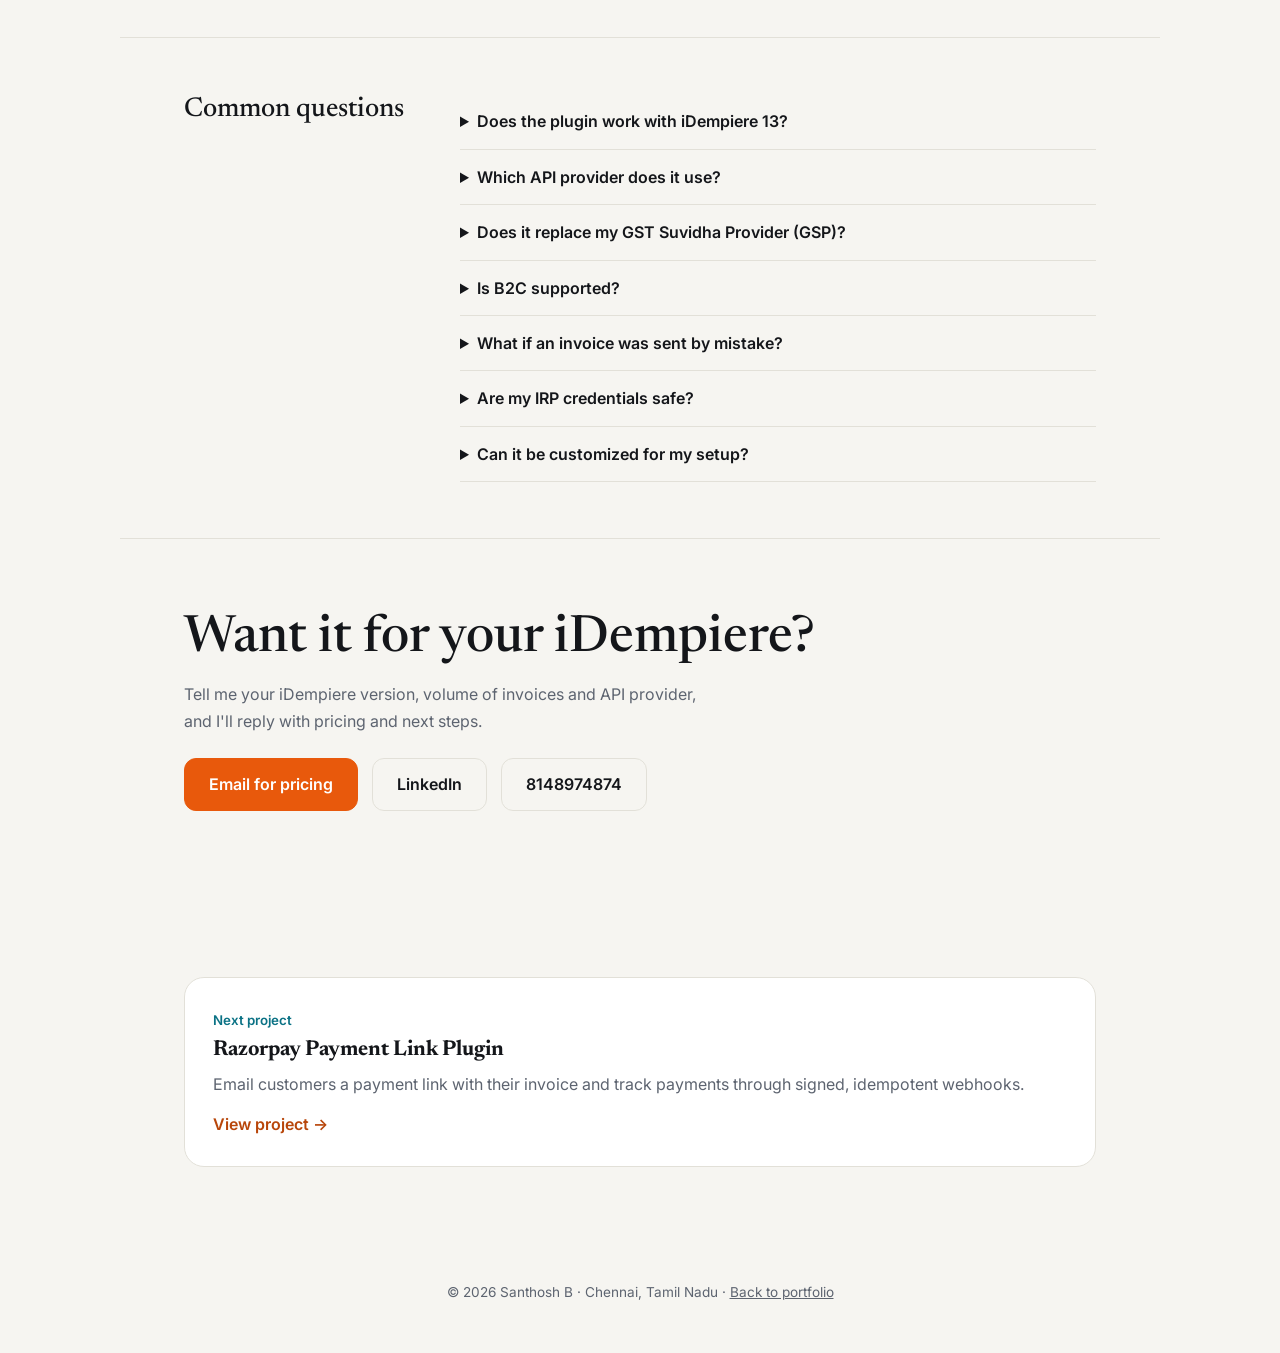
==== commit be843329: "Latest" ====
--- a/einvoice.html
+++ b/einvoice.html
@@ -29,135 +29,142 @@
 <link rel="icon" type="image/png" href="/favicon.png">
 <link rel="preconnect" href="https://fonts.googleapis.com">
 <link rel="preconnect" href="https://fonts.gstatic.com" crossorigin>
-<link href="https://fonts.googleapis.com/css2?family=Space+Grotesk:wght@500;700&family=Inter:wght@400;500;600&display=swap" rel="stylesheet">
+<link href="https://fonts.googleapis.com/css2?family=Space+Grotesk:wght@500;700&family=Inter:wght@400;500;600&family=Newsreader:opsz,wght@6..72,400;6..72,500;6..72,600&display=swap" rel="stylesheet">
 <link rel="stylesheet" href="/site.css">
 <script src="/site.js"></script>
 <style>
-/* product-page-only styles (shared theme, layout and animations are in site.css) */
-.stats{grid-template-columns:repeat(auto-fit,minmax(min(200px,100%),1fr));margin-top:44px}
-.stat b{display:block;font-size:1.25rem}.stat span{margin-top:4px}
-.card{padding:24px}.card h3{font-size:1.2rem;margin:0 0 8px}.card p{margin:0;font-size:.95rem}
-.flow{display:grid;grid-template-columns:repeat(auto-fit,minmax(min(170px,100%),1fr));gap:12px;counter-reset:s}
-.step{background:var(--card);border:1px solid var(--line);border-radius:16px;padding:18px;counter-increment:s}
-.step:before{content:counter(s);display:inline-grid;place-items:center;width:28px;height:28px;border-radius:50%;background:var(--acc);color:#fff;font:700 .85rem 'Space Grotesk',sans-serif;margin-bottom:10px}
-.step h3{font-size:1rem;margin-bottom:4px}.step p{margin:0;color:var(--mute);font-size:.88rem}
-.two{display:grid;grid-template-columns:repeat(auto-fit,minmax(min(300px,100%),1fr));gap:16px}
-.box{background:var(--card);border:1px solid var(--line);border-radius:20px;padding:26px}
-.box h3{font-size:1.2rem;margin-bottom:12px}
-.box ul{margin:0;padding-left:18px;color:var(--mute)}.box li{margin-bottom:7px}
-.box.soon{border-style:dashed}
-.case{display:grid;grid-template-columns:repeat(auto-fit,minmax(min(280px,100%),1fr));gap:16px}
-.case .box h3{font-size:1.1rem;margin-bottom:8px}.case .box p{margin:0;color:var(--mute);font-size:.95rem}
-.hard{margin-top:16px;border-left:4px solid var(--acc);border-radius:8px 20px 20px 8px}
-.hard h3{font-size:1.35rem;margin-bottom:10px}.hard p{color:var(--mute);margin:0 0 12px;max-width:760px}.hard p:last-child{margin:0}
-details{background:var(--card);border:1px solid var(--line);border-radius:14px;padding:16px 20px;margin-bottom:10px}
-summary{cursor:pointer;font-weight:600}details p{color:var(--mute);margin:10px 0 0}
+/* e-invoice page: document / ledger layout. Shared theme and nav live in site.css */
+code{font-size:.9em;background:color-mix(in srgb,var(--ink) 8%,transparent);padding:1px 6px;border-radius:5px}
 .crumb{font-size:.85rem;color:var(--mute);margin:0 0 14px}.crumb a{color:var(--mute)}
-.cta{text-align:center}
-.cta .box{padding:52px 24px;border-radius:28px}.cta p{color:var(--mute);max-width:520px;margin:0 auto 26px}
+.rows>div{display:grid;grid-template-columns:minmax(120px,210px) minmax(0,1fr);gap:6px 28px;padding:16px 0;border-bottom:1px solid var(--line)}
+.rows>div:first-child{padding-top:0}.rows dt{font-weight:600}.rows dd{margin:0;color:var(--mute)}
+@media(max-width:680px){.rows>div{grid-template-columns:1fr}}
+details{border-bottom:1px solid var(--line);padding:14px 0}summary{cursor:pointer;font-weight:600}details p{color:var(--mute);margin:10px 0 0;max-width:64ch}
+.cols{display:grid;grid-template-columns:repeat(auto-fit,minmax(min(260px,100%),1fr));gap:28px}
+.cols ul{margin:0;padding-left:18px;color:var(--mute)}.cols li{margin-bottom:7px}
+.ei{--serif:'Newsreader',Georgia,serif}
+.ei h1{font:500 clamp(2.4rem,6.5vw,4.2rem)/1.04 var(--serif);letter-spacing:-.02em;margin:0 0 18px}
+.ei h2,.ei h3{font-family:var(--serif)}
+.hero2{display:grid;grid-template-columns:minmax(0,1.15fr) minmax(0,.85fr);gap:48px;align-items:start}
+@media(max-width:860px){.hero2{grid-template-columns:1fr;gap:36px}}
+.facts{list-style:none;margin:28px 0 0;padding:0;display:grid;gap:12px}
+.facts li{border-left:3px solid var(--acc);padding-left:14px;color:var(--mute);font-size:.92rem}.facts b{display:block;color:var(--ink)}
+.inv{background:var(--card);border:1px solid var(--ink);border-radius:4px;padding:22px 24px;font-size:.84rem;box-shadow:7px 7px 0 var(--line)}
+.inv h3{font-size:1.15rem;margin:0}.inv dl{margin:14px 0;display:grid;grid-template-columns:auto minmax(0,1fr);gap:7px 16px}
+.inv dt{color:var(--mute)}.inv dd{margin:0;font-family:ui-monospace,Consolas,monospace;overflow-wrap:anywhere}
+.irn{border-top:1px dashed var(--mute);padding-top:14px;display:grid;grid-template-columns:minmax(0,1fr) 84px;gap:14px;align-items:center}
+.irn dd{color:var(--acc-text)}.irn dl{margin:0}
+.qr{width:84px;height:84px;border:6px solid var(--card);outline:1px solid var(--ink);background:repeating-conic-gradient(var(--ink) 0 25%,var(--card) 0 50%) 0 0/16px 16px}
+.inv small{display:block;margin-top:14px;color:var(--mute);font-style:italic}
+.led{display:grid;grid-template-columns:minmax(150px,220px) minmax(0,1fr);gap:20px 56px;border-top:1px solid var(--line);padding:56px 5vw}
+.led>h2{font-size:1.7rem;font-weight:500;margin:0;position:sticky;top:96px;align-self:start}
+@media(max-width:760px){.led{grid-template-columns:1fr}.led>h2{position:static}}
+.pr p{font:1.08rem/1.7 var(--serif);max-width:64ch;margin:0 0 16px}.pr b{font-family:Inter,sans-serif;font-size:.95rem}
+.pull{margin-top:26px;border-left:4px solid var(--acc);padding-left:22px}.pull h3{font-size:1.4rem;font-weight:500;margin-bottom:10px}
+.chain{list-style:none;margin:20px 0 0;padding:0;display:flex;flex-wrap:wrap;gap:8px 0;font:.82rem ui-monospace,Consolas,monospace}
+.chain li{border:1px solid var(--line);background:var(--card);padding:6px 11px;border-radius:4px}
+.chain li+li:before{content:"›";color:var(--acc);margin:0 9px 0 4px;position:relative;left:-14px;margin-right:-4px}
+.chain li+li{margin-left:14px}
+.steps{list-style:none;margin:0;padding:0;counter-reset:s}
+.steps li{position:relative;padding:0 0 22px 48px;counter-increment:s}
+.steps li:before{content:counter(s);position:absolute;left:0;top:0;width:30px;height:30px;border-radius:50%;background:var(--acc);color:var(--on-acc);display:grid;place-items:center;font:700 .85rem Inter}
+.steps li:not(:last-child):after{content:"";position:absolute;left:14px;top:34px;bottom:4px;border-left:1px solid var(--line)}
+.steps b{display:block}.steps span{color:var(--mute);font-size:.95rem}
+.sign{border-top:1px solid var(--line);padding:72px 5vw}.sign h2{font:500 clamp(2rem,5vw,3.2rem)/1.1 var(--serif);margin-bottom:14px}
+.sign p{color:var(--mute);max-width:520px;margin:0 0 24px}
 </style>
 </head>
 <body>
 <nav aria-label="Main"><a class="brand" href="/" aria-label="Santhosh B home"><span>&lt;/&gt;</span> SB</a>
-<div class="links" id="menu"><a href="#case">Case study</a><a href="#features">Features</a><a href="#who">Who it's for</a><a href="#how">How it works</a><a href="#requirements">Requirements</a><a href="#faq">FAQ</a><a href="/">← Portfolio</a><a href="#contact">Get a quote</a></div>
+<div class="links" id="menu"><a href="#case">Case study</a><a href="#how">How it works</a><a href="#features">Features</a><a href="#who">Who it's for</a><a href="#requirements">Requirements</a><a href="#faq">FAQ</a><a class="nav-btn" href="#contact">Get a quote</a></div>
 <div class="tools"><button id="theme" aria-label="Toggle theme">◐</button><button id="menu-btn" aria-label="Open menu" aria-expanded="false" aria-controls="menu"><svg width="18" height="18" viewBox="0 0 18 18" fill="none" stroke="currentColor" stroke-width="1.8" stroke-linecap="round" aria-hidden="true"><path class="a" d="M3 5h12M3 9h12M3 13h12"/><path class="x" d="M4 4l10 10M14 4L4 14"/></svg></button></div></nav>
-
-<main>
-<section class="hero">
+<main class="ei">
+<section class="hero hero2">
+<div>
 <p class="crumb"><a href="/">Home</a> › iDempiere E-Invoice Plugin</p>
-<span class="tag">iDempiere 13 · India GST · Whitebooks API</span>
-<h1>India GST e-invoicing, <em>built into iDempiere</em></h1>
+<h1>India GST e-invoicing, built into iDempiere</h1>
 <p class="lead">An installable plugin that sends completed sales invoices, credit memos and debit notes from iDempiere to the Indian e-invoice system (IRP), then stores the IRN, signed invoice and QR code on the document. Validation, cancellation and recovery are handled, so your team does not have to key invoices into a portal.</p>
 <a class="btn" href="#contact">Request a quote or demo</a><a class="btn o" href="#features">See what it does</a>
-<div class="stats">
-<div class="stat"><b>IRN generation</b><span>Single invoice or a date-range batch</span></div>
-<div class="stat"><b>Schema-validated</b><span>Checked against the IRP JSON schema before any API call</span></div>
-<div class="stat"><b>Cancel &amp; protect</b><span>24-hour cancellation, void/reverse guards</span></div>
-<div class="stat"><b>Full audit trail</b><span>Every attempt stored with the raw response</span></div>
+<ul class="facts"><li><b>IRN generation</b>Single invoice or a date-range batch</li><li><b>Schema-validated</b>Checked against the IRP JSON schema before any API call</li><li><b>Cancel &amp; protect</b>24-hour cancellation, void/reverse guards</li><li><b>Full audit trail</b>Every attempt stored with the raw response</li></ul>
 </div>
+<aside class="inv" aria-label="Sample of what the plugin stores on an invoice">
+<h3>Tax invoice</h3>
+<dl><dt>Invoice no.</dt><dd>INV-2026-0142</dd><dt>Date</dt><dd>17/10/2026</dd><dt>Supplier GSTIN</dt><dd>29AAAAA0000A1Z5</dd><dt>Buyer GSTIN</dt><dd>27BBBBB1111B1Z5</dd><dt>Total</dt><dd>₹1,18,000.00</dd></dl>
+<div class="irn"><dl><dt>IRN</dt><dd>9c1f…e07a</dd><dt>Ack no.</dt><dd>saved</dd><dt>Signed invoice</dt><dd>saved</dd></dl><div class="qr" role="img" aria-label="QR code placeholder"></div></div>
+<small>Sample layout with made-up values. On a real invoice the plugin saves the IRN, acknowledgement, signed invoice and QR code.</small>
+</aside>
 </section>
 
-<section id="case" class="rv">
-<div class="eyebrow">Case study</div><h2>The problem, the build, the result</h2>
-<div class="case">
-<div class="box"><h3>Problem</h3><p>Indian businesses must register every B2B invoice with the government e-invoice system (IRP) and get an IRN back. For a company on iDempiere, that meant keying invoices into a portal by hand, or building a one-off integration for each project.</p></div>
-<div class="box"><h3>Approach</h3><p>An OSGi plugin maps each completed invoice to the IRP request and checks it against the official JSON schema before any API call, so errors come back in plain language and name the invoice line. It then registers the invoice through Whitebooks and stores the IRN, signed invoice and QR code on the document. Every attempt is kept with its raw response.</p></div>
-<div class="box"><h3>Result</h3><p>One invoice or a whole date range can be registered from a single process, and each invoice in a batch succeeds or fails on its own. IRNs can be cancelled within the 24-hour window, and invoices with an active IRN are protected from being voided by mistake. Developed and tested against the Whitebooks sandbox.</p></div>
-</div>
-<div class="box hard"><h3>The hard part: an IRN that already exists</h3>
+<section id="case" class="led"><h2>The problem, the build, the result</h2>
+<div class="pr">
+<p><b>Problem.</b> Indian businesses must register every B2B invoice with the government e-invoice system (IRP) and get an IRN back. For a company on iDempiere, that meant keying invoices into a portal by hand, or building a one-off integration for each project.</p>
+<p><b>Approach.</b> An OSGi plugin maps each completed invoice to the IRP request and checks it against the official JSON schema before any API call, so errors come back in plain language and name the invoice line. It then registers the invoice through Whitebooks and stores the IRN, signed invoice and QR code on the document. Every attempt is kept with its raw response.</p>
+<p><b>Result.</b> One invoice or a whole date range can be registered from a single process, and each invoice in a batch succeeds or fails on its own. IRNs can be cancelled within the 24-hour window, and invoices with an active IRN are protected from being voided by mistake. Developed and tested against the Whitebooks sandbox.</p>
+<div class="pull"><h3>The hard part: an IRN that already exists</h3>
 <p>The IRP will not register the same invoice twice, so it answers with an error saying the IRN already exists. That can happen when a call succeeded at the IRP but the response never made it back, leaving iDempiere with no IRN for an invoice that already has one. Retrying can never fix this.</p>
-<p>The plugin treats that error as a recovery path. It fetches the existing IRN from the IRP and checks that document type, number, date, both GSTINs and the total all match the invoice before attaching it. If anything differs, it refuses and reports the mismatch, so a wrong IRN is never silently stored on an invoice.</p></div>
-</section>
+<p>The plugin treats that error as a recovery path. It fetches the existing IRN from the IRP and checks that document type, number, date, both GSTINs and the total all match the invoice before attaching it. If anything differs, it refuses and reports the mismatch, so a wrong IRN is never silently stored on an invoice.</p>
+<ol class="chain" aria-label="Recovery sequence"><li>IRN already exists</li><li>Fetch it from the IRP</li><li>Match six fields</li><li>Attach, or refuse</li></ol></div>
+</div></section>
 
-<section id="how" class="rv">
-<div class="eyebrow">How it works</div><h2>From completed invoice to IRN</h2>
-<div class="flow">
-<div class="step"><h3>Complete the invoice</h3><p>Fill the few e-invoice fields that apply: supply type, reverse charge, export or e-way details.</p></div>
-<div class="step"><h3>Run the process</h3><p>"Generate E-Invoice (IRN)" for one invoice, or a date range for many.</p></div>
-<div class="step"><h3>Map &amp; validate</h3><p>The invoice becomes the IRP request and is checked field by field, with readable errors.</p></div>
-<div class="step"><h3>Register with IRP</h3><p>Authenticates, calls GENERATE through Whitebooks and handles token expiry.</p></div>
-<div class="step"><h3>Stored on the invoice</h3><p>IRN, acknowledgement, signed invoice, QR and e-way bill details are saved.</p></div>
-</div>
-</section>
+<section id="how" class="led"><h2>From completed invoice to IRN</h2>
+<ol class="steps">
+<li><b>Complete the invoice</b><span>Fill the few e-invoice fields that apply: supply type, reverse charge, export or e-way details.</span></li>
+<li><b>Run the process</b><span>"Generate E-Invoice (IRN)" for one invoice, or a date range for many.</span></li>
+<li><b>Map &amp; validate</b><span>The invoice becomes the IRP request and is checked field by field, with readable errors.</span></li>
+<li><b>Register with IRP</b><span>Authenticates, calls GENERATE through Whitebooks and handles token expiry.</span></li>
+<li><b>Stored on the invoice</b><span>IRN, acknowledgement, signed invoice, QR and e-way bill details are saved.</span></li>
+</ol></section>
 
-<section id="features" class="rv">
-<div class="eyebrow">Features</div><h2>What you get</h2>
-<div class="grid">
-<div class="card"><h3>Generate IRN</h3><p>Sales invoices, credit memos and debit notes. B2B, SEZ, export and deemed export supply types, reverse charge and IGST on intra-state supply.</p></div>
-<div class="card"><h3>Batch registration</h3><p>Register every completed sales invoice in a date range that has no IRN yet. Each invoice succeeds or fails on its own, with a log line per invoice.</p></div>
-<div class="card"><h3>Cancel IRN</h3><p>Cancel the IRN of a reversed invoice within the IRP's 24-hour window, with cancel reason and remarks.</p></div>
-<div class="card"><h3>Duplicate recovery</h3><p>If the IRP says the IRN already exists, the plugin fetches it and verifies document type, number, date, GSTINs and total before attaching it.</p></div>
-<div class="card"><h3>Invoice protection</h3><p>Blocks void or reverse of an invoice with an active IRN after 24 hours and blocks reactivation, steering users to a credit memo.</p></div>
-<div class="card"><h3>Clear validation</h3><p>Missing GSTIN, address, HSN, tax or state mismatches and rounding problems are reported in plain language, naming the invoice line.</p></div>
-<div class="card"><h3>Tax and discount handling</h3><p>CGST/SGST/IGST/cess split by supply type, foreign-currency invoices converted to INR, and discount lines deducted from matching taxed lines.</p></div>
-<div class="card"><h3>E-way bill details</h3><p>Part A transport details are sent with the IRN when the shipment carries them, and the returned e-way bill number is stored.</p></div>
-<div class="card"><h3>Per-organization setup</h3><p>IRP credentials are kept per client or per organization in an E-Invoice Configuration window, restricted to administrator roles.</p></div>
-</div>
-</section>
+<section id="features" class="led"><h2>What you get</h2>
+<dl class="rows">
+<div><dt>Generate IRN</dt><dd>Sales invoices, credit memos and debit notes. B2B, SEZ, export and deemed export supply types, reverse charge and IGST on intra-state supply.</dd></div>
+<div><dt>Batch registration</dt><dd>Register every completed sales invoice in a date range that has no IRN yet. Each invoice succeeds or fails on its own, with a log line per invoice.</dd></div>
+<div><dt>Cancel IRN</dt><dd>Cancel the IRN of a reversed invoice within the IRP's 24-hour window, with cancel reason and remarks.</dd></div>
+<div><dt>Duplicate recovery</dt><dd>If the IRP says the IRN already exists, the plugin fetches it and verifies document type, number, date, GSTINs and total before attaching it.</dd></div>
+<div><dt>Invoice protection</dt><dd>Blocks void or reverse of an invoice with an active IRN after 24 hours and blocks reactivation, steering users to a credit memo.</dd></div>
+<div><dt>Clear validation</dt><dd>Missing GSTIN, address, HSN, tax or state mismatches and rounding problems are reported in plain language, naming the invoice line.</dd></div>
+<div><dt>Tax and discount handling</dt><dd>CGST/SGST/IGST/cess split by supply type, foreign-currency invoices converted to INR, and discount lines deducted from matching taxed lines.</dd></div>
+<div><dt>E-way bill details</dt><dd>Part A transport details are sent with the IRN when the shipment carries them, and the returned e-way bill number is stored.</dd></div>
+<div><dt>Per-organization setup</dt><dd>IRP credentials are kept per client or per organization in an E-Invoice Configuration window, restricted to administrator roles.</dd></div>
+</dl></section>
 
-<section id="who" class="rv">
-<div class="eyebrow">Who it's for</div><h2>Made for iDempiere teams in India</h2>
-<div class="grid">
-<div class="card"><h3>Indian companies on iDempiere</h3><p>Businesses that issue GST invoices from iDempiere and want IRNs, signed invoices and QR codes created automatically instead of keyed into a portal.</p></div>
-<div class="card"><h3>iDempiere partners and consultants</h3><p>Implementers serving Indian clients who need a ready e-invoicing integration with documented setup, instead of building one per project.</p></div>
-<div class="card"><h3>In-house ERP teams</h3><p>Teams who want clear validation messages, a full audit trail of every IRP call and safeguards that stop invoices with an active IRN being voided by mistake.</p></div>
-</div>
-</section>
+<section id="who" class="led"><h2>Made for iDempiere teams in India</h2>
+<div class="pr">
+<p><b>Indian companies on iDempiere.</b> Businesses that issue GST invoices from iDempiere and want IRNs, signed invoices and QR codes created automatically instead of keyed into a portal.</p>
+<p><b>iDempiere partners and consultants.</b> Implementers serving Indian clients who need a ready e-invoicing integration with documented setup, instead of building one per project.</p>
+<p><b>In-house ERP teams.</b> Teams who want clear validation messages, a full audit trail of every IRP call and safeguards that stop invoices with an active IRN being voided by mistake.</p>
+</div></section>
 
-<section id="requirements" class="rv">
-<div class="eyebrow">Requirements &amp; delivery</div><h2>What you need, what you receive</h2>
-<div class="two">
-<div class="box"><h3>You need</h3><ul>
+<section id="requirements" class="led"><h2>What you need, what you receive</h2>
+<div class="cols">
+<div><h3>You need</h3><ul>
 <li>iDempiere 13 on Java 17 with PostgreSQL</li>
 <li>A GSTIN enabled for e-invoicing and an API user on the e-invoice portal</li>
 <li>A Whitebooks account (client ID, secret and registered email)</li>
 <li>Server access to the Whitebooks host over HTTPS; production IPs must be whitelisted with the provider</li>
 <li>HSN/SAC codes on products and charges, and GST state codes on regions</li></ul></div>
-<div class="box"><h3>You receive</h3><ul>
+<div><h3>You receive</h3><ul>
 <li>The OSGi plugin bundle for iDempiere 13</li>
 <li>A re-runnable database setup script (tables, columns, window, processes, menus, access)</li>
 <li>Full documentation: installation, configuration, master data, mapping rules and troubleshooting</li>
 <li>A stand-alone test runner to check requests against the sandbox without touching your database</li></ul></div>
-</div>
-</section>
+</div></section>
 
-<section class="rv">
-<div class="eyebrow">Roadmap</div><h2>Honest about scope</h2>
-<div class="two">
-<div class="box soon"><h3>Not included yet</h3><ul>
+<section class="led"><h2>Honest about scope</h2>
+<div class="cols">
+<div><h3>Not included yet</h3><ul>
 <li>Buttons on the invoice window and QR code on the printed invoice</li>
 <li>A separate e-way bill plugin (planned)</li>
 <li>Dispatch-from and additional-document sections</li>
 <li>IRP error-code mapping</li></ul></div>
-<div class="box soon"><h3>Worth knowing</h3><ul>
+<div><h3>Worth knowing</h3><ul>
 <li>Debit notes use a custom document base type, so test accounting posting before relying on it</li>
 <li>Child taxes must carry CGST, SGST, IGST or CESS in their names</li>
 <li>Developed and tested against the Whitebooks sandbox; confirm production requirements with your provider</li></ul></div>
-</div>
-</section>
+</div></section>
 
-<section id="faq" class="rv">
-<div class="eyebrow">FAQ</div><h2>Common questions</h2>
+<section id="faq" class="led"><h2>Common questions</h2>
+<div>
 <details><summary>Does the plugin work with iDempiere 13?</summary><p>Yes. It is built for iDempiere 13 on Java 17 and PostgreSQL, as an OSGi plugin installed like any other iDempiere bundle.</p></details>
 <details><summary>Which API provider does it use?</summary><p>Whitebooks GSP. You use your own Whitebooks credentials and your own GSTIN; the plugin does not route invoices through anyone else.</p></details>
 <details><summary>Does it replace my GST Suvidha Provider (GSP)?</summary><p>No. It is the integration between iDempiere and the e-invoice system. You still need a Whitebooks account and an API user on the e-invoice portal.</p></details>
@@ -165,17 +172,16 @@
 <details><summary>What if an invoice was sent by mistake?</summary><p>Reverse it and cancel the IRN within 24 hours. After that, issue a credit memo. The plugin enforces this so users do not end up with an inconsistent state.</p></details>
 <details><summary>Are my IRP credentials safe?</summary><p>Password, client ID and secret are stored in encrypted columns and kept out of the change log. Encryption depends on your iDempiere Secure class, so the documentation explains how to verify it before entering production credentials.</p></details>
 <details><summary>Can it be customized for my setup?</summary><p>Mapping rules, extra fields and workflow changes can be discussed. Tell me what you need when you get in touch.</p></details>
-</section>
+</div></section>
 
-<section id="contact" class="cta rv">
-<div class="box"><div class="eyebrow">Get the plugin</div><h2>Want it for your iDempiere?</h2>
+<section id="contact" class="sign"><h2>Want it for your iDempiere?</h2>
 <p>Tell me your iDempiere version, volume of invoices and API provider, and I'll reply with pricing and next steps.</p>
 <a class="btn" href="mailto:santhoshbalaguru88@gmail.com?subject=iDempiere%20E-Invoice%20Plugin%20enquiry">Email for pricing</a>
 <a class="btn o" href="https://linkedin.com/in/santhoshb88" target="_blank" rel="noopener">LinkedIn</a>
-<a class="btn o" href="tel:+918148974874">8148974874</a></div>
-</section>
+<a class="btn o" href="tel:+918148974874">8148974874</a></section>
+
+<section><a class="card next" href="/paymentlink"><small>Next project</small><h3>Razorpay Payment Link Plugin</h3><p>Email customers a payment link with their invoice and track payments through signed, idempotent webhooks.</p><span class="go">View project →</span></a></section>
 </main>
 <footer>© 2026 Santhosh B · Chennai, Tamil Nadu · <a href="/">Back to portfolio</a></footer>
-
 </body>
 </html>
--- a/site.css
+++ b/site.css
@@ -1,8 +1,8 @@
 /* Shared styles for every page of santhoshbalaguru.website.
    Theme tokens, layout, components, glow and animations live here.
    Page-specific styles stay in each page's own <style> block. */
-:root{--bg:#f6f5f1;--card:#fff;--ink:#14161a;--mute:#5d6470;--line:#e2e0d8;--acc:#e8590c;--acc2:#0b7285;--glow:rgba(232,89,12,.12);box-sizing:border-box;padding-top:env(safe-area-inset-top,0px);padding-bottom:env(safe-area-inset-bottom,0px)}
-:root[data-theme="dark"]{--bg:#0e1013;--card:#171a1f;--ink:#eef0f3;--mute:#9aa3af;--line:#262b33;--acc:#ff8a4c;--acc2:#3bc9db;--glow:rgba(255,138,76,.14)}
+:root{--bg:#f6f5f1;--card:#fff;--ink:#14161a;--mute:#5d6470;--line:#e2e0d8;--acc:#e8590c;--acc2:#0b7285;--glow:rgba(232,89,12,.12);--on-acc:#fff;--acc-text:#b8460a;box-sizing:border-box;padding-top:env(safe-area-inset-top,0px);padding-bottom:env(safe-area-inset-bottom,0px)}
+:root[data-theme="dark"]{--bg:#0e1013;--card:#171a1f;--ink:#eef0f3;--mute:#9aa3af;--line:#262b33;--acc:#ff8a4c;--acc2:#3bc9db;--glow:rgba(255,138,76,.14);--on-acc:#14161a;--acc-text:#ff8a4c}
 *{box-sizing:border-box}html{scroll-behavior:smooth;scroll-padding-top:96px;overflow-x:hidden}
 body{margin:0;background:var(--bg);color:var(--ink);font:16px/1.65 Inter,system-ui,sans-serif}
 h1,h2,h3{font-family:'Space Grotesk',Inter,sans-serif;line-height:1.15;margin:0}
@@ -14,12 +14,14 @@
 .links{display:flex;gap:2px;align-items:center;margin-left:auto;font-size:.88rem}
 .links a{text-decoration:none;color:var(--mute);padding:7px 12px;border-radius:99px;white-space:nowrap;transition:.2s}
 .links a:hover{color:var(--ink);background:color-mix(in srgb,var(--ink) 7%,transparent)}
-.links a.on{color:var(--acc);background:color-mix(in srgb,var(--acc) 13%,transparent)}
+.links a.on{color:var(--acc-text);background:color-mix(in srgb,var(--acc) 13%,transparent)}
 .tools{display:flex;gap:6px;align-items:center}
 #theme,#menu-btn{border:1px solid var(--line);background:var(--card);color:var(--ink);border-radius:99px;width:38px;height:38px;cursor:pointer;font-size:1rem;padding:0}
 #menu-btn{display:none;place-items:center}
 #menu-btn .x{display:none}nav.open #menu-btn .a{display:none}nav.open #menu-btn .x{display:inline}
 .links a:focus-visible,#theme:focus-visible,#menu-btn:focus-visible,.brand:focus-visible{outline:2px solid var(--acc);outline-offset:2px}
+.links a.nav-btn,.links a.nav-btn.on,.links a.nav-btn:hover{background:var(--acc);color:var(--on-acc);font-weight:600}
+.links a.nav-btn{margin-left:6px}.links a.nav-btn:hover{filter:brightness(1.1)}
 @media(max-width:1060px){.links{gap:0}.links a{padding:7px 9px;font-size:.85rem}}
 @media(max-width:980px){
 #menu-btn{display:inline-grid}
@@ -27,6 +29,7 @@
 :root[data-theme="dark"] .links{box-shadow:0 18px 40px rgba(0,0,0,.55)}
 nav.open .links{opacity:1;visibility:visible;transform:none}
 .links a{padding:13px 16px;border-radius:14px;font-size:1rem}
+.links a.nav-btn{margin:6px 0 0;text-align:center}
 }
 @media(prefers-reduced-motion:reduce){.links{transition:none}}
 /* layout + type */
@@ -42,7 +45,7 @@
 .eyebrow{font:500 .8rem 'Space Grotesk',sans-serif;letter-spacing:.14em;text-transform:uppercase;color:var(--acc);margin-bottom:10px}
 h2{font-size:clamp(1.8rem,4.5vw,2.6rem);margin-bottom:32px}
 /* components */
-.btn{display:inline-block;max-width:100%;overflow-wrap:anywhere;padding:12px 24px;border-radius:12px;background:var(--acc);color:#fff;text-decoration:none;font-weight:600;margin:0 10px 10px 0;transition:.2s;border:1px solid var(--acc)}
+.btn{display:inline-block;max-width:100%;overflow-wrap:anywhere;padding:12px 24px;border-radius:12px;background:var(--acc);color:var(--on-acc);text-decoration:none;font-weight:600;margin:0 10px 10px 0;transition:.2s;border:1px solid var(--acc)}
 .btn.o{background:transparent;color:var(--ink);border-color:var(--line)}.btn:hover{transform:translateY(-2px)}
 .stats{display:grid;grid-template-columns:repeat(auto-fit,minmax(min(140px,100%),1fr));gap:14px;margin-top:48px}
 .stat{background:var(--card);border:1px solid var(--line);border-radius:16px;padding:20px}
@@ -52,6 +55,10 @@
 .card:hover{transform:translateY(-4px);border-color:var(--acc);box-shadow:0 14px 34px var(--glow)}
 .card small{color:var(--acc2);font-weight:600}.card h3{font-size:1.35rem;margin:8px 0 10px}.card p{color:var(--mute);margin:0 0 14px}
 .pills span{display:inline-block;font-size:.76rem;padding:3px 10px;margin:0 6px 6px 0;border-radius:99px;background:var(--bg);border:1px solid var(--line);color:var(--mute)}
+a.next{display:block;text-decoration:none;color:inherit;padding:28px!important}
+a.next small{color:var(--acc2);font-weight:600}
+a.next h3{margin:6px 0 8px!important}a.next p{margin:0 0 14px!important;color:var(--mute)}
+a.next .go{color:var(--acc-text);font-weight:600}
 footer{text-align:center;color:var(--mute);font-size:.85rem;padding:30px 5vw 50px}
 /* animations: scroll reveal, cursor glow, progress bar (driven by site.js) */
 .rv{opacity:0;transform:translateY(24px);transition:.7s}.rv.v{opacity:1;transform:none}
@@ -60,4 +67,4 @@
 .hero:before{display:none}
 #glow{display:block;position:fixed;top:0;left:0;width:560px;height:560px;margin:-280px 0 0 -280px;border-radius:50%;pointer-events:none;z-index:-1;background:radial-gradient(circle,color-mix(in srgb,var(--acc) 24%,transparent),transparent 65%);will-change:transform;transform:translate3d(-999px,-999px,0)}
 }
-#bar{position:fixed;top:0;left:0;height:3px;background:var(--acc);width:0;z-index:20}
+#bar{position:fixed;top:0;left:0;height:3px;background:var(--acc);width:0;z-index:20}
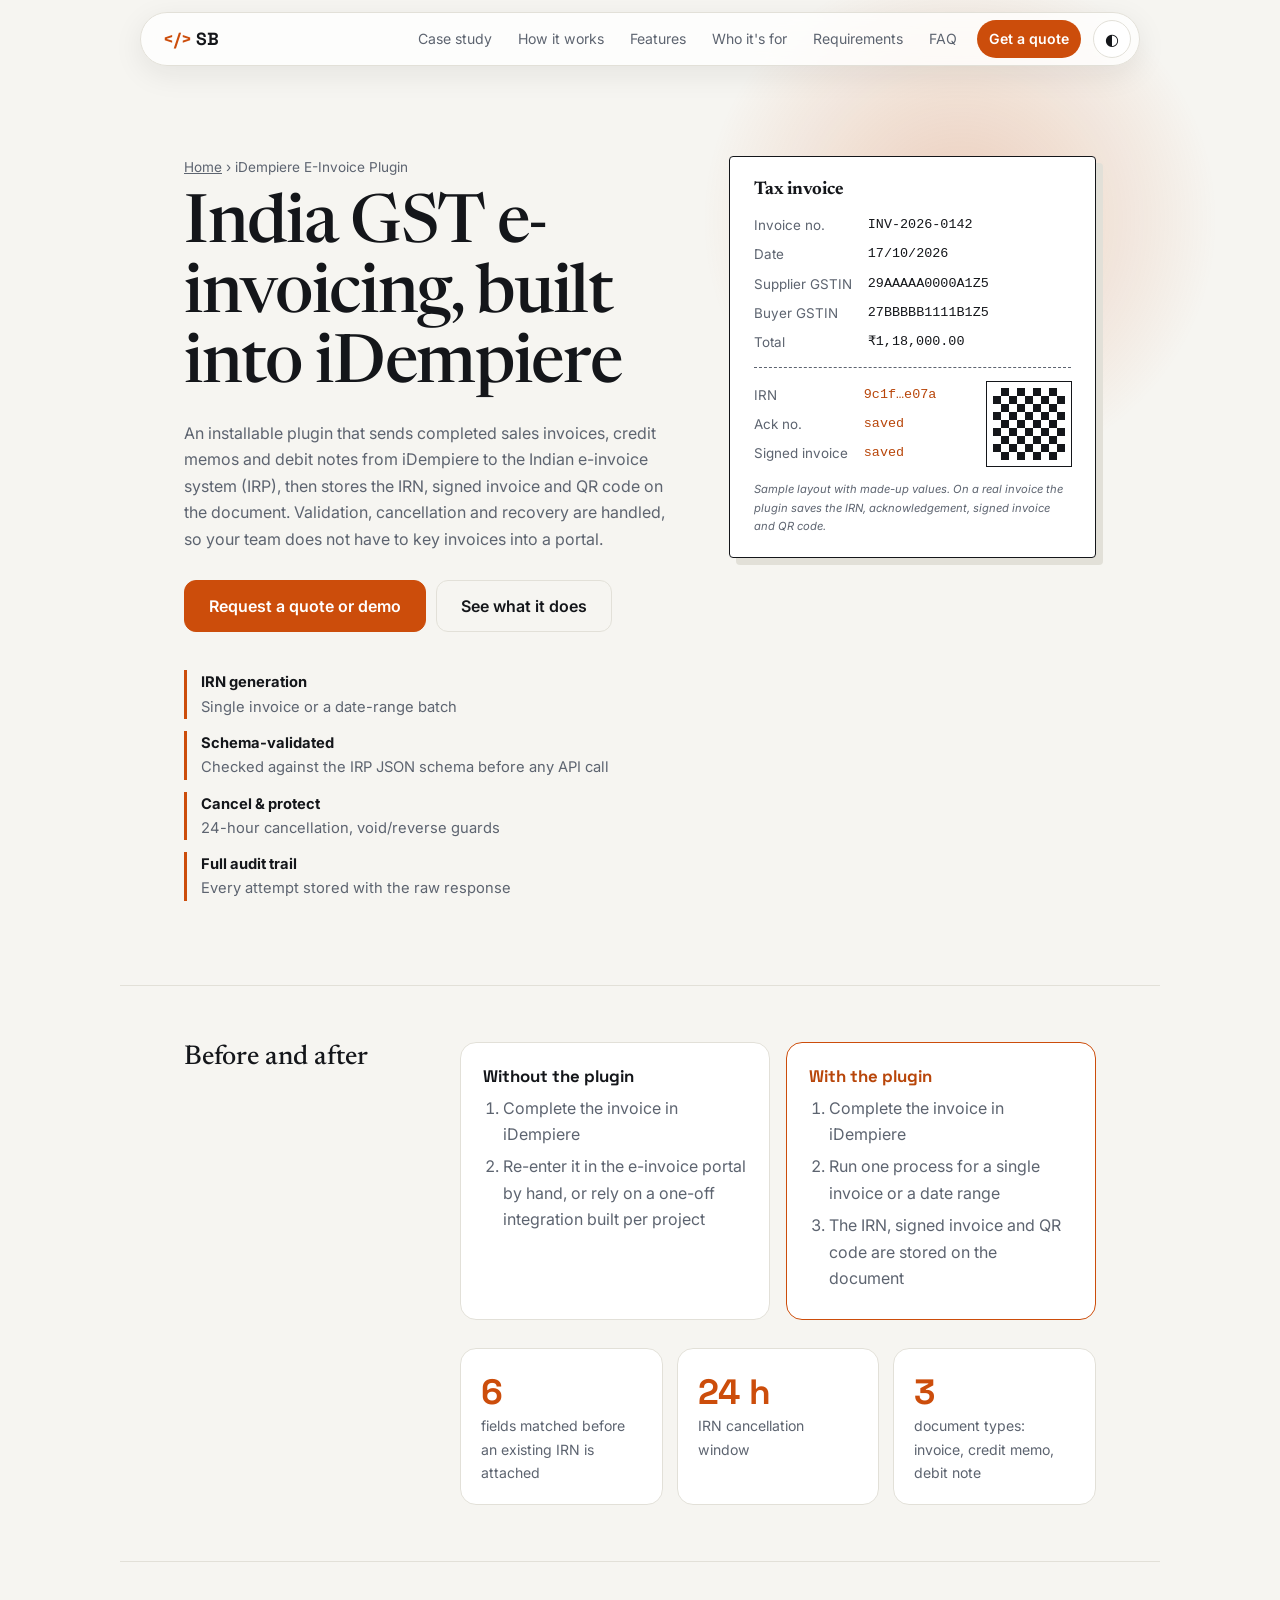
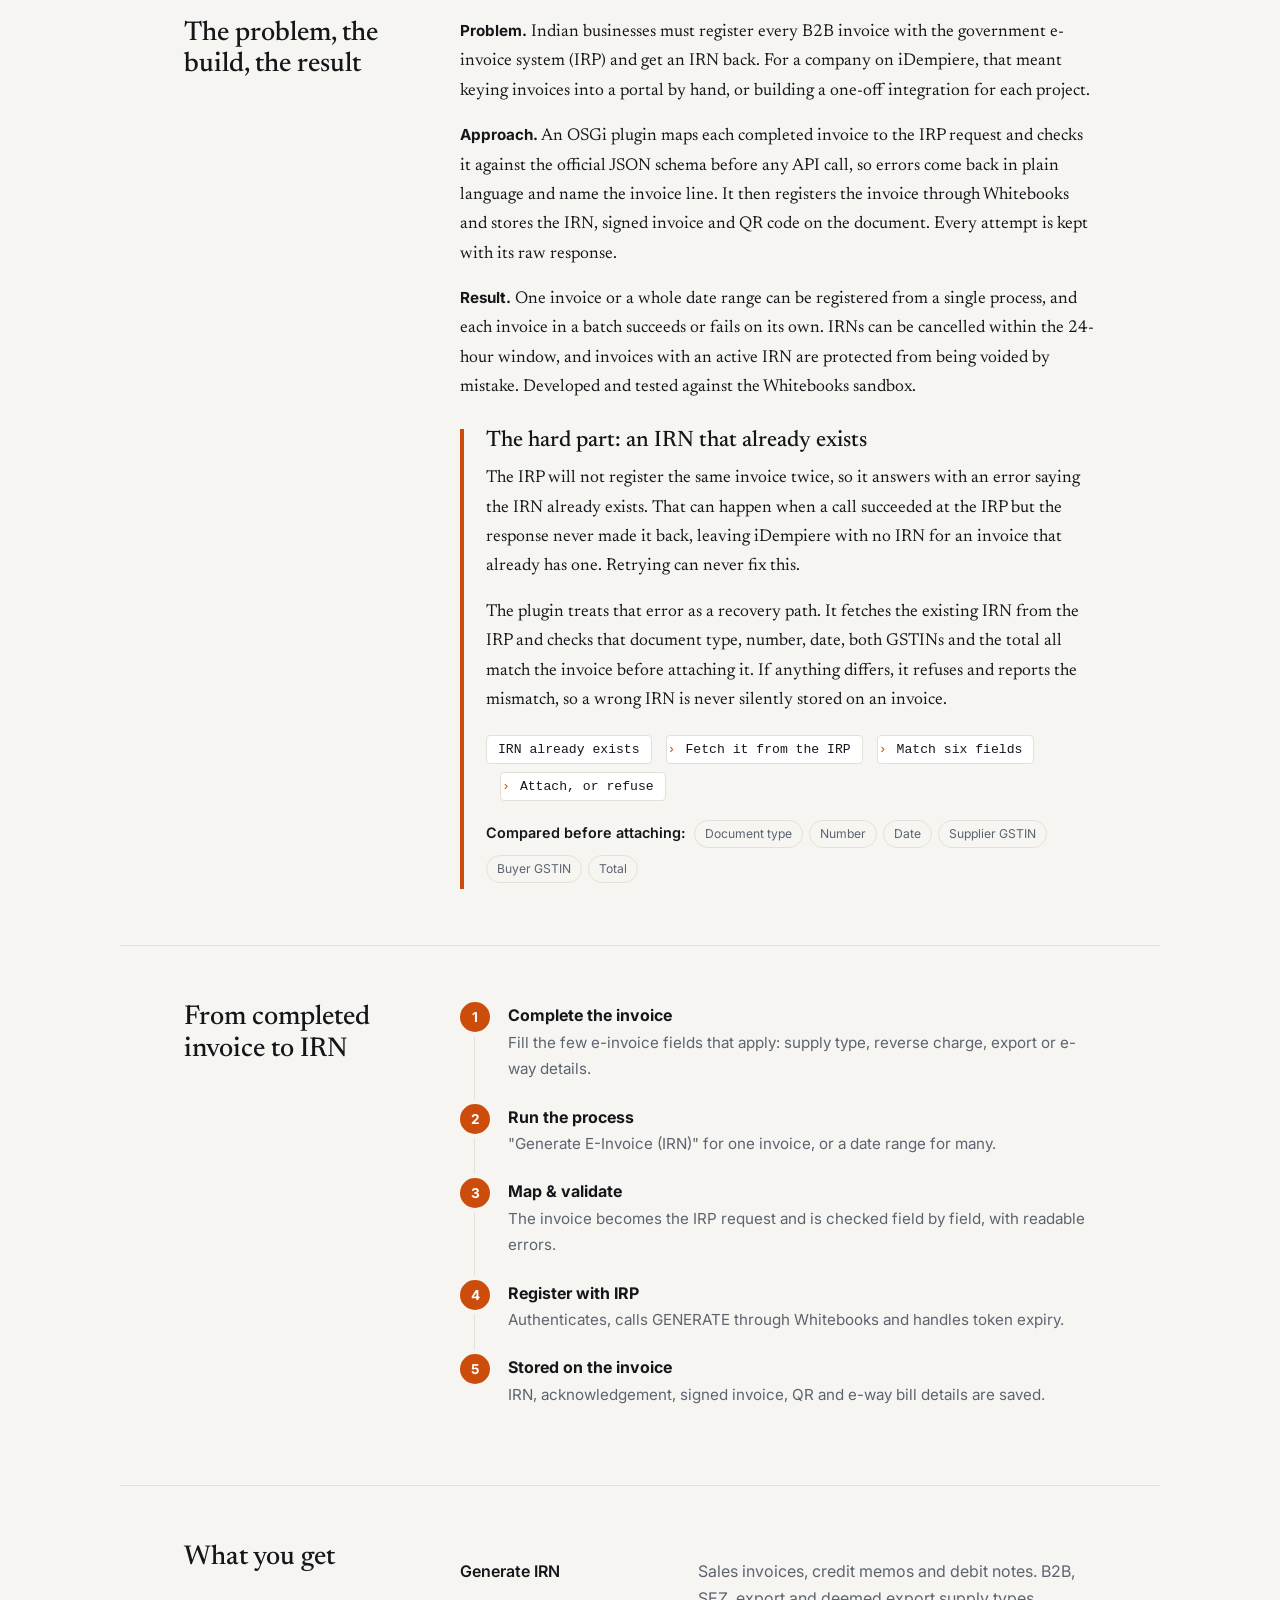
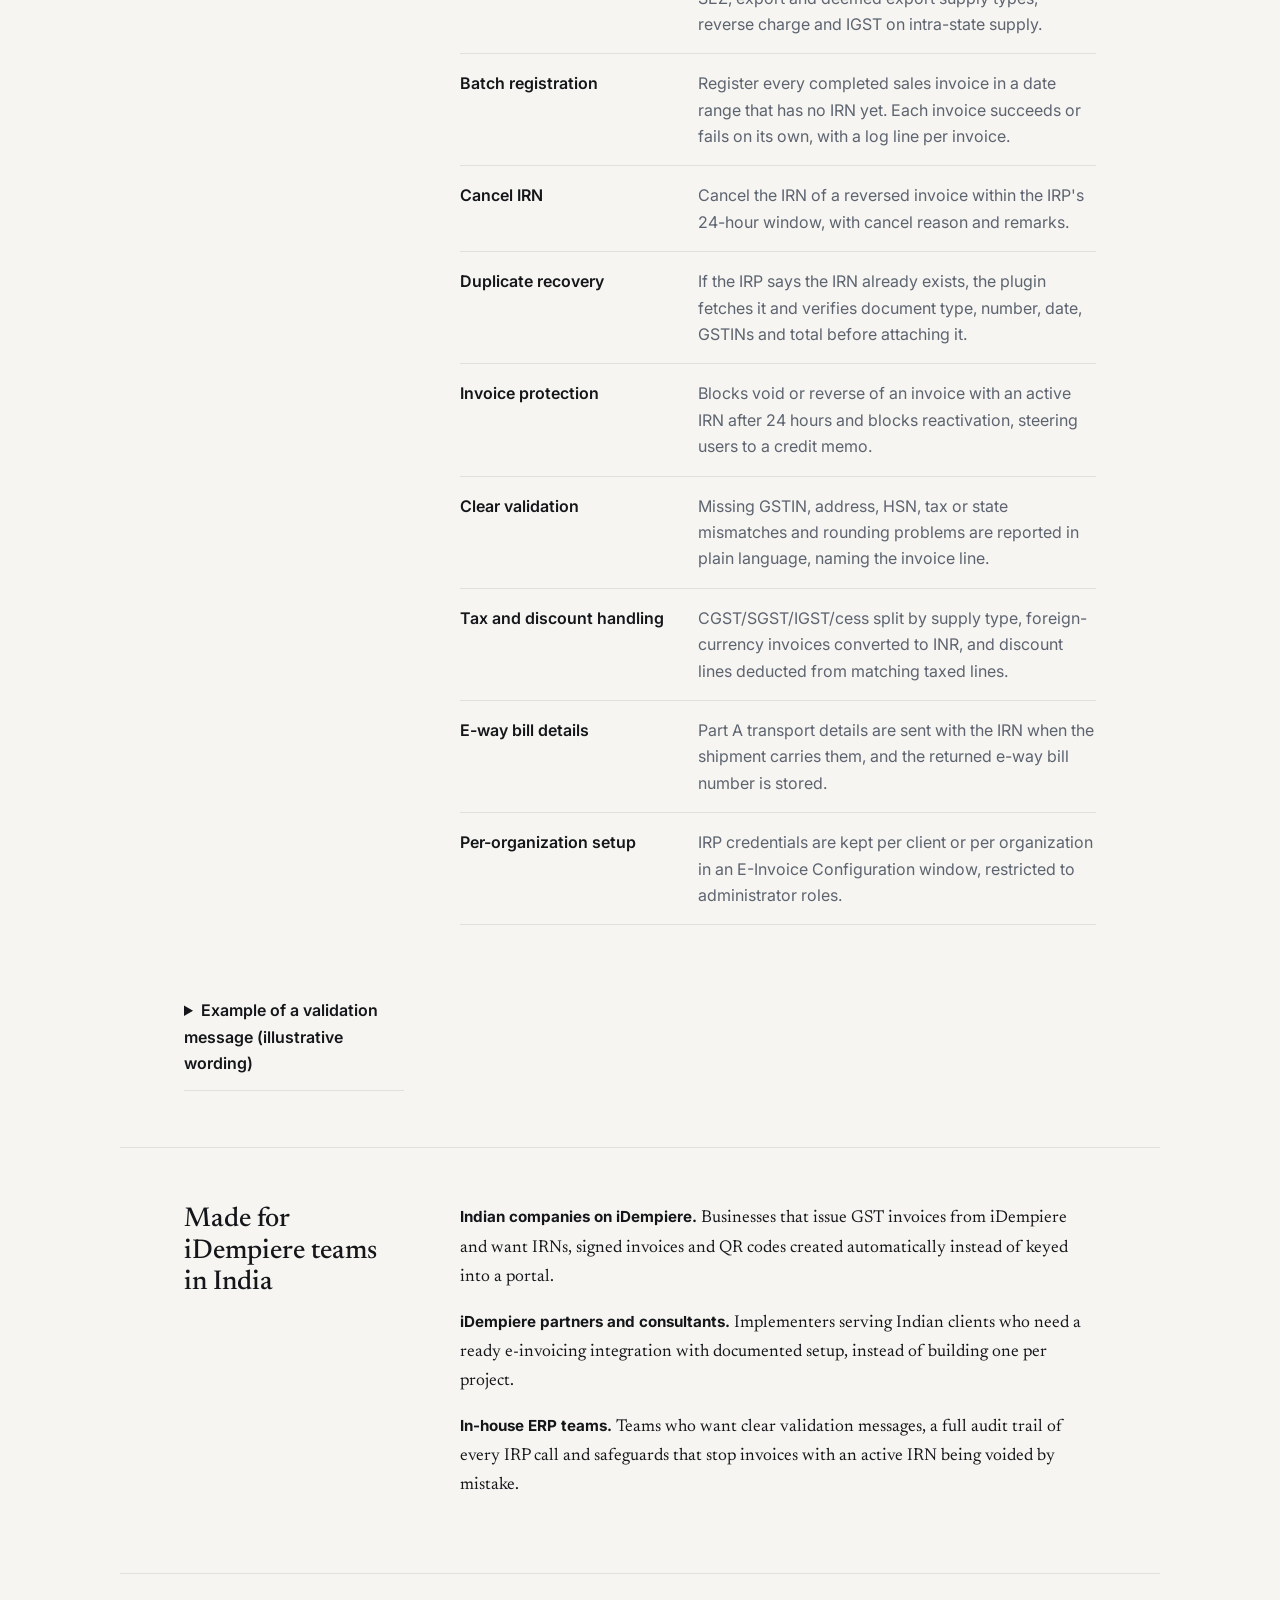
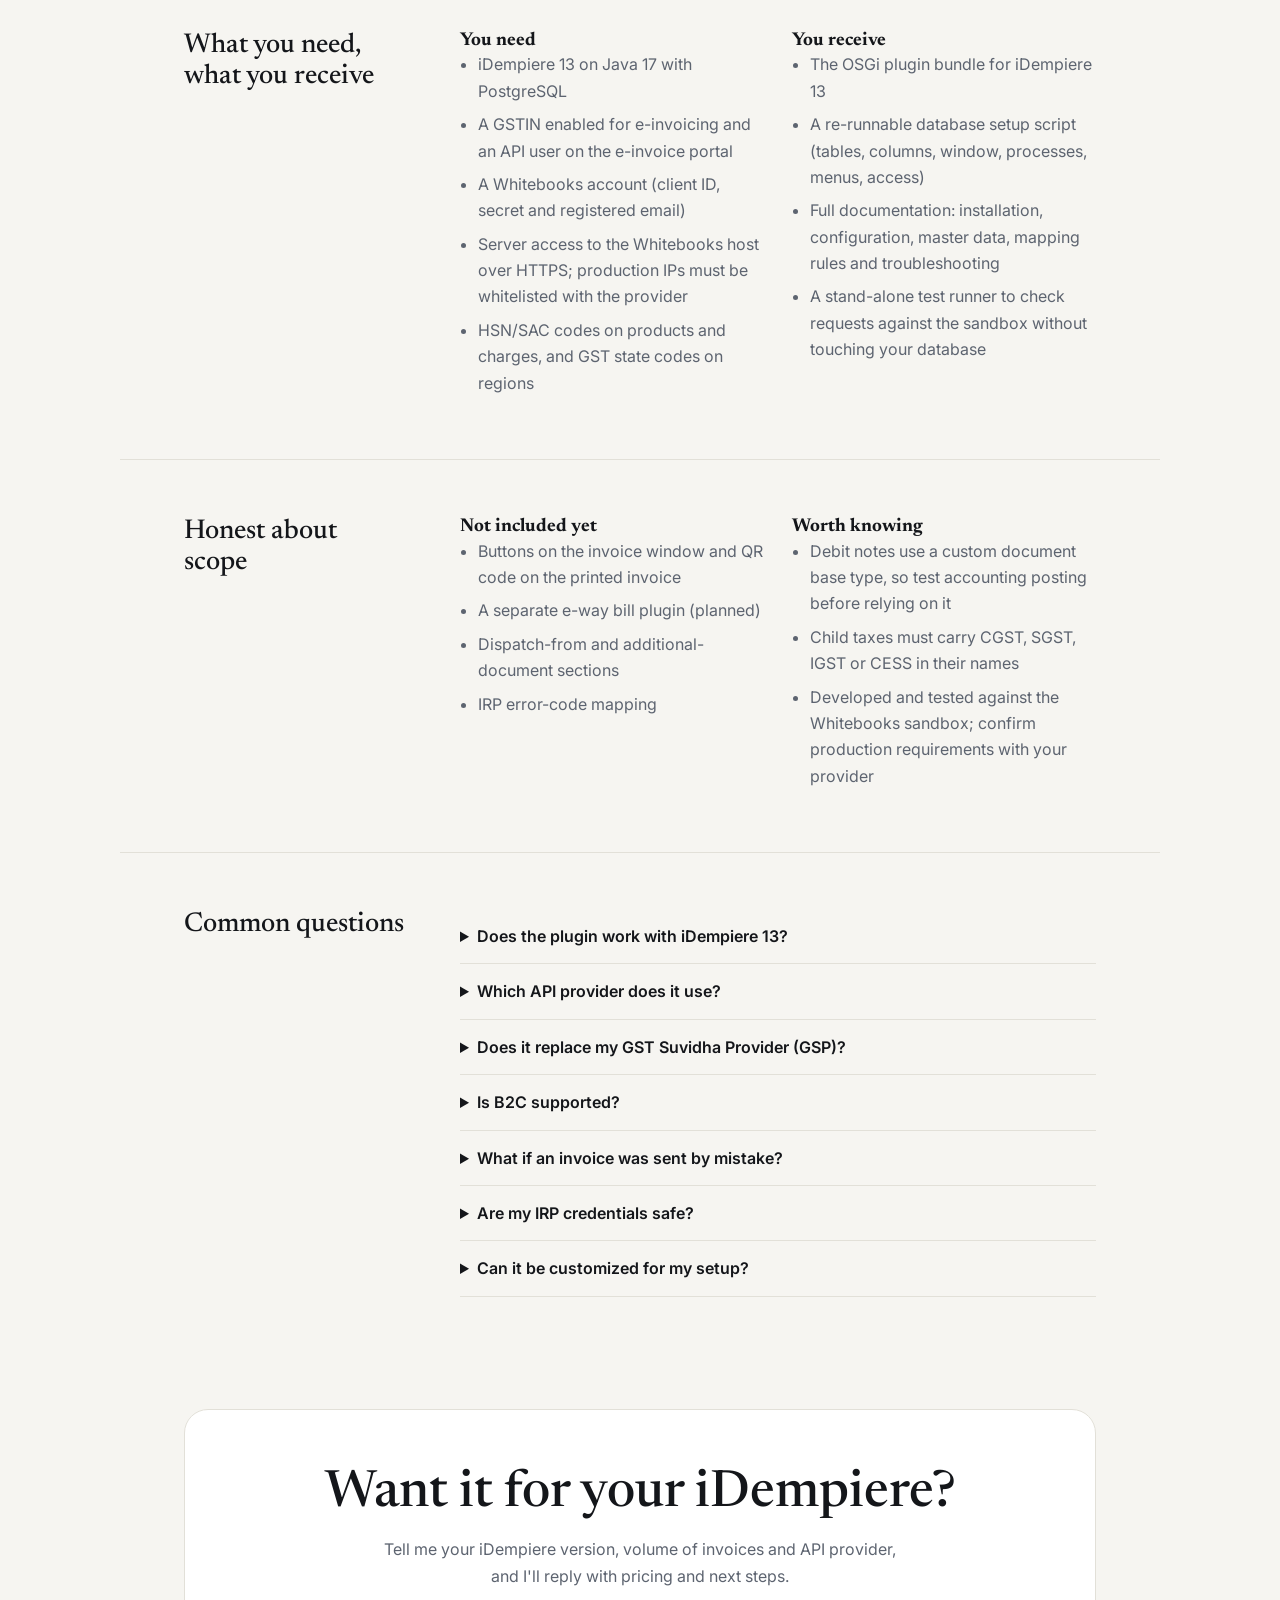
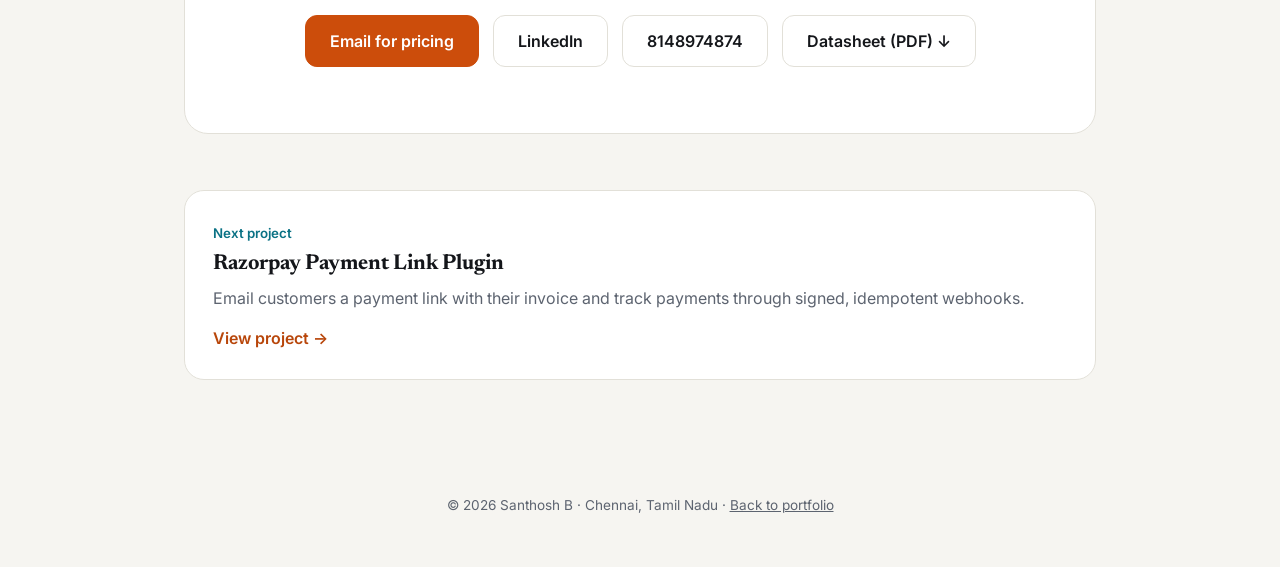
==== commit 07594a26: "Added icons for pills" ====
--- a/einvoice.html
+++ b/einvoice.html
@@ -6,7 +6,7 @@
 <title>iDempiere E-Invoice Plugin for India GST (IRN) | Santhosh B</title>
 <meta name="description" content="iDempiere 13 plugin for India GST e-invoicing. Generate and cancel IRNs via Whitebooks with schema validation, duplicate recovery and a full audit trail.">
 <meta name="robots" content="index,follow,max-image-preview:large">
-<meta name="theme-color" content="#e8590c">
+<meta name="theme-color" content="#cc4d0b">
 <meta name="author" content="Santhosh B">
 <link rel="canonical" href="https://santhoshbalaguru.website/einvoice">
 <meta property="og:type" content="website">
@@ -70,8 +70,9 @@
 .steps li:before{content:counter(s);position:absolute;left:0;top:0;width:30px;height:30px;border-radius:50%;background:var(--acc);color:var(--on-acc);display:grid;place-items:center;font:700 .85rem Inter}
 .steps li:not(:last-child):after{content:"";position:absolute;left:14px;top:34px;bottom:4px;border-left:1px solid var(--line)}
 .steps b{display:block}.steps span{color:var(--mute);font-size:.95rem}
-.sign{border-top:1px solid var(--line);padding:72px 5vw}.sign h2{font:500 clamp(2rem,5vw,3.2rem)/1.1 var(--serif);margin-bottom:14px}
-.sign p{color:var(--mute);max-width:520px;margin:0 0 24px}
+.sign{padding:56px 5vw}.sign .box{background:var(--card);border:1px solid var(--line);border-radius:24px;padding:56px 24px;text-align:center}
+.sign h2{font:500 clamp(2rem,5vw,3.2rem)/1.1 var(--serif);margin-bottom:14px}
+.sign p{color:var(--mute);max-width:520px;margin:0 auto 26px}.sign .btn{margin:0 5px 10px}
 </style>
 </head>
 <body>
@@ -95,6 +96,11 @@
 </aside>
 </section>
 
+<section class="led"><h2>Before and after</h2><div>
+<div class="ba"><div><b>Without the plugin</b><ol><li>Complete the invoice in iDempiere</li><li>Re-enter it in the e-invoice portal by hand, or rely on a one-off integration built per project</li></ol></div>
+<div class="af"><b>With the plugin</b><ol><li>Complete the invoice in iDempiere</li><li>Run one process for a single invoice or a date range</li><li>The IRN, signed invoice and QR code are stored on the document</li></ol></div></div>
+<div class="stats" style="margin-top:28px"><div class="stat"><b data-n="6">0</b><span>fields matched before an existing IRN is attached</span></div><div class="stat"><b data-n="24" data-s=" h">0</b><span>IRN cancellation window</span></div><div class="stat"><b data-n="3">0</b><span>document types: invoice, credit memo, debit note</span></div></div></div></section>
+
 <section id="case" class="led"><h2>The problem, the build, the result</h2>
 <div class="pr">
 <p><b>Problem.</b> Indian businesses must register every B2B invoice with the government e-invoice system (IRP) and get an IRN back. For a company on iDempiere, that meant keying invoices into a portal by hand, or building a one-off integration for each project.</p>
@@ -103,7 +109,7 @@
 <div class="pull"><h3>The hard part: an IRN that already exists</h3>
 <p>The IRP will not register the same invoice twice, so it answers with an error saying the IRN already exists. That can happen when a call succeeded at the IRP but the response never made it back, leaving iDempiere with no IRN for an invoice that already has one. Retrying can never fix this.</p>
 <p>The plugin treats that error as a recovery path. It fetches the existing IRN from the IRP and checks that document type, number, date, both GSTINs and the total all match the invoice before attaching it. If anything differs, it refuses and reports the mismatch, so a wrong IRN is never silently stored on an invoice.</p>
-<ol class="chain" aria-label="Recovery sequence"><li>IRN already exists</li><li>Fetch it from the IRP</li><li>Match six fields</li><li>Attach, or refuse</li></ol></div>
+<ol class="chain" aria-label="Recovery sequence"><li>IRN already exists</li><li>Fetch it from the IRP</li><li>Match six fields</li><li>Attach, or refuse</li></ol><div class="pills" style="margin-top:18px"><b style="font:600 .9rem Inter,sans-serif;margin-right:8px">Compared before attaching:</b><span>Document type</span><span>Number</span><span>Date</span><span>Supplier GSTIN</span><span>Buyer GSTIN</span><span>Total</span></div></div>
 </div></section>
 
 <section id="how" class="led"><h2>From completed invoice to IRN</h2>
@@ -126,7 +132,8 @@
 <div><dt>Tax and discount handling</dt><dd>CGST/SGST/IGST/cess split by supply type, foreign-currency invoices converted to INR, and discount lines deducted from matching taxed lines.</dd></div>
 <div><dt>E-way bill details</dt><dd>Part A transport details are sent with the IRN when the shipment carries them, and the returned e-way bill number is stored.</dd></div>
 <div><dt>Per-organization setup</dt><dd>IRP credentials are kept per client or per organization in an E-Invoice Configuration window, restricted to administrator roles.</dd></div>
-</dl></section>
+</dl>
+<details style="margin-top:22px"><summary>Example of a validation message (illustrative wording)</summary><p><code>Invoice INV-2026-0142, line 2: HSN code is missing on the product.</code> Errors name the invoice line so the fix is obvious. This is a made-up example of the format, not a captured log.</p></details></section>
 
 <section id="who" class="led"><h2>Made for iDempiere teams in India</h2>
 <div class="pr">
@@ -174,11 +181,12 @@
 <details><summary>Can it be customized for my setup?</summary><p>Mapping rules, extra fields and workflow changes can be discussed. Tell me what you need when you get in touch.</p></details>
 </div></section>
 
-<section id="contact" class="sign"><h2>Want it for your iDempiere?</h2>
+<section id="contact" class="sign"><div class="box"><h2>Want it for your iDempiere?</h2>
 <p>Tell me your iDempiere version, volume of invoices and API provider, and I'll reply with pricing and next steps.</p>
 <a class="btn" href="mailto:santhoshbalaguru88@gmail.com?subject=iDempiere%20E-Invoice%20Plugin%20enquiry">Email for pricing</a>
 <a class="btn o" href="https://linkedin.com/in/santhoshb88" target="_blank" rel="noopener">LinkedIn</a>
-<a class="btn o" href="tel:+918148974874">8148974874</a></section>
+<a class="btn o" href="tel:+918148974874">8148974874</a>
+<a class="btn o" href="/einvoice-datasheet.pdf" download>Datasheet (PDF) ↓</a></div></section>
 
 <section><a class="card next" href="/paymentlink"><small>Next project</small><h3>Razorpay Payment Link Plugin</h3><p>Email customers a payment link with their invoice and track payments through signed, idempotent webhooks.</p><span class="go">View project →</span></a></section>
 </main>
--- a/site.css
+++ b/site.css
@@ -1,13 +1,13 @@
 /* Shared styles for every page of santhoshbalaguru.website.
    Theme tokens, layout, components, glow and animations live here.
    Page-specific styles stay in each page's own <style> block. */
-:root{--bg:#f6f5f1;--card:#fff;--ink:#14161a;--mute:#5d6470;--line:#e2e0d8;--acc:#e8590c;--acc2:#0b7285;--glow:rgba(232,89,12,.12);--on-acc:#fff;--acc-text:#b8460a;box-sizing:border-box;padding-top:env(safe-area-inset-top,0px);padding-bottom:env(safe-area-inset-bottom,0px)}
+:root{--bg:#f6f5f1;--card:#fff;--ink:#14161a;--mute:#5d6470;--line:#e2e0d8;--acc:#cc4d0b;--acc2:#0b7285;--glow:rgba(204,77,11,.12);--on-acc:#fff;--acc-text:#b8460a;box-sizing:border-box;padding-top:env(safe-area-inset-top,0px);padding-bottom:env(safe-area-inset-bottom,0px)}
 :root[data-theme="dark"]{--bg:#0e1013;--card:#171a1f;--ink:#eef0f3;--mute:#9aa3af;--line:#262b33;--acc:#ff8a4c;--acc2:#3bc9db;--glow:rgba(255,138,76,.14);--on-acc:#14161a;--acc-text:#ff8a4c}
 *{box-sizing:border-box}html{scroll-behavior:smooth;scroll-padding-top:96px;overflow-x:hidden}
 body{margin:0;background:var(--bg);color:var(--ink);font:16px/1.65 Inter,system-ui,sans-serif}
 h1,h2,h3{font-family:'Space Grotesk',Inter,sans-serif;line-height:1.15;margin:0}
 a{color:inherit}
-/* nav: floating pill, hamburger menu under 900px */
+/* nav: floating pill, hamburger menu under 980px */
 nav{position:sticky;top:calc(env(safe-area-inset-top,0px) + 12px);z-index:10;display:flex;align-items:center;justify-content:space-between;gap:12px;width:min(1000px,calc(100% - 10vw));margin:12px auto 0;padding:7px 8px 7px 22px;border:1px solid var(--line);border-radius:99px;background:color-mix(in srgb,var(--card) 78%,transparent);-webkit-backdrop-filter:blur(14px) saturate(1.4);backdrop-filter:blur(14px) saturate(1.4);box-shadow:0 8px 30px rgba(20,22,26,.08)}
 :root[data-theme="dark"] nav{box-shadow:0 8px 30px rgba(0,0,0,.45)}
 .brand{font:700 1.1rem 'Space Grotesk',sans-serif;text-decoration:none;white-space:nowrap}.brand span{color:var(--acc)}
@@ -31,7 +31,6 @@
 .links a{padding:13px 16px;border-radius:14px;font-size:1rem}
 .links a.nav-btn{margin:6px 0 0;text-align:center}
 }
-@media(prefers-reduced-motion:reduce){.links{transition:none}}
 /* layout + type */
 section{max-width:1040px;margin:0 auto;padding:84px 5vw}
 .hero{padding-top:90px;position:relative}
@@ -42,7 +41,7 @@
 h1{font-size:clamp(2.6rem,8vw,5rem);margin:22px 0 14px;letter-spacing:-.03em}
 h1 em{font-style:normal;color:var(--acc)}
 .lead{max-width:640px;color:var(--mute);margin:18px 0 28px}
-.eyebrow{font:500 .8rem 'Space Grotesk',sans-serif;letter-spacing:.14em;text-transform:uppercase;color:var(--acc);margin-bottom:10px}
+.eyebrow{font:500 .8rem 'Space Grotesk',sans-serif;letter-spacing:.14em;text-transform:uppercase;color:var(--acc-text);margin-bottom:10px}
 h2{font-size:clamp(1.8rem,4.5vw,2.6rem);margin-bottom:32px}
 /* components */
 .btn{display:inline-block;max-width:100%;overflow-wrap:anywhere;padding:12px 24px;border-radius:12px;background:var(--acc);color:var(--on-acc);text-decoration:none;font-weight:600;margin:0 10px 10px 0;transition:.2s;border:1px solid var(--acc)}
@@ -67,4 +66,25 @@
 .hero:before{display:none}
 #glow{display:block;position:fixed;top:0;left:0;width:560px;height:560px;margin:-280px 0 0 -280px;border-radius:50%;pointer-events:none;z-index:-1;background:radial-gradient(circle,color-mix(in srgb,var(--acc) 24%,transparent),transparent 65%);will-change:transform;transform:translate3d(-999px,-999px,0)}
 }
-#bar{position:fixed;top:0;left:0;height:3px;background:var(--acc);width:0;z-index:20}+#bar{position:fixed;top:0;left:0;height:3px;background:var(--acc);width:0;z-index:20}
+/* reduced motion: no smooth scroll, reveal or hover movement */
+@media(prefers-reduced-motion:reduce){
+html{scroll-behavior:auto}
+.links,.links a,.card,.btn{transition:none}
+.rv{opacity:1;transform:none;transition:none}
+.tag i{animation:none}
+.card:hover,.btn:hover{transform:none}
+}
+/* figures (inline SVG diagrams) and before/after blocks */
+.fig{margin:26px 0 0;border:1px solid var(--line);border-radius:16px;background:var(--card);padding:18px;overflow-x:auto}
+.fig svg{display:block;min-width:660px;width:100%;height:auto}.fig figcaption{margin-top:12px;color:var(--mute);font-size:.88rem;max-width:72ch}
+.fig .t{fill:var(--ink);font:600 14px Inter,sans-serif}.fig .s{fill:var(--mute);font:12px Inter,sans-serif}.fig .l{fill:var(--acc-text);font:600 11.5px Inter,sans-serif}
+.fig .bx{fill:var(--bg);stroke:var(--line);stroke-width:1.2}.fig .hi{stroke:var(--acc);stroke-width:1.6}.fig .wn{stroke:var(--acc2);stroke-dasharray:4 3}
+.fig .ln{stroke:var(--acc);stroke-width:1.6;fill:none}.fig .ar{fill:var(--acc)}
+.ba{display:grid;grid-template-columns:repeat(auto-fit,minmax(min(300px,100%),1fr));gap:16px}
+.ba>div{border:1px solid var(--line);border-radius:16px;background:var(--card);padding:22px}.ba>.af{border-color:var(--acc)}
+.ba b{display:block;font:700 1.05rem 'Space Grotesk',sans-serif;margin-bottom:8px}.ba .af b{color:var(--acc-text)}
+.ba ol{margin:0;padding-left:20px;color:var(--mute)}.ba li{margin-bottom:6px}
+
+/* the next-project card follows the contact block, so it needs no top padding of its own */
+section:has(>a.next){padding-top:0}
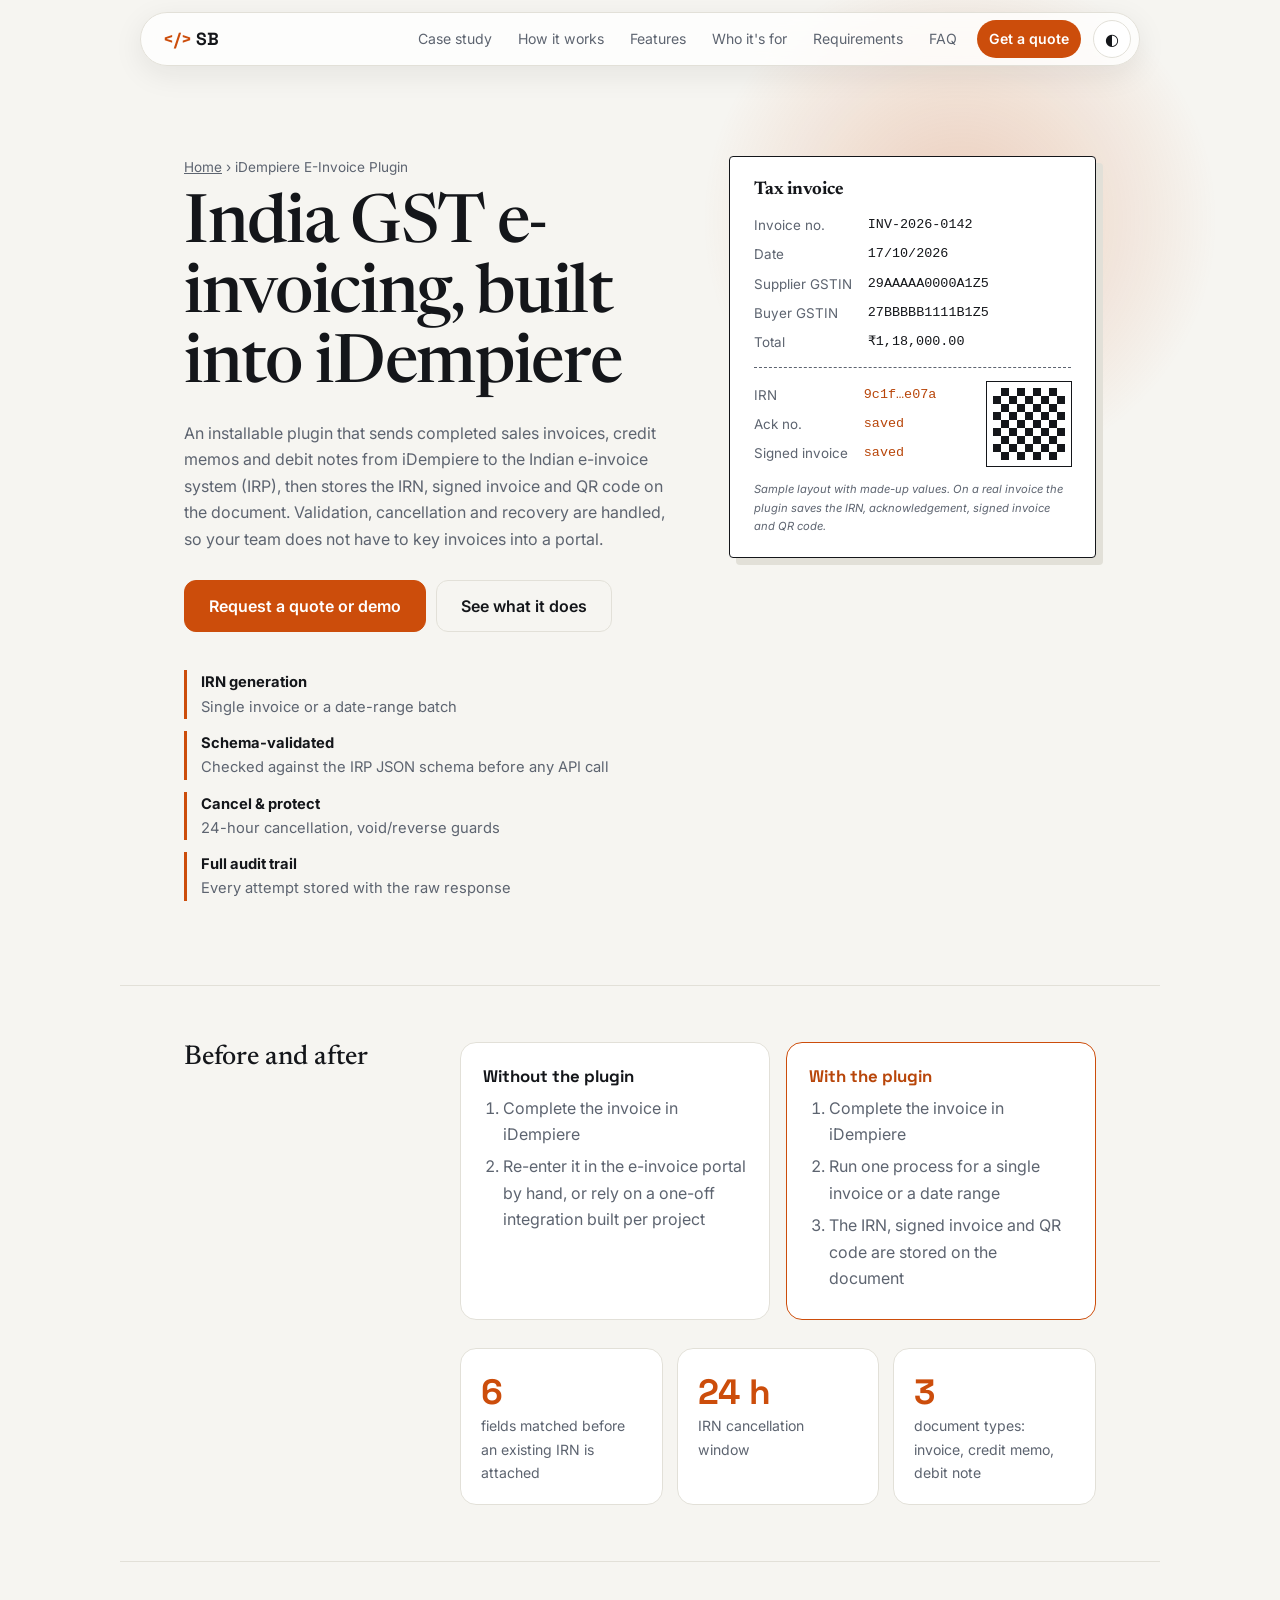
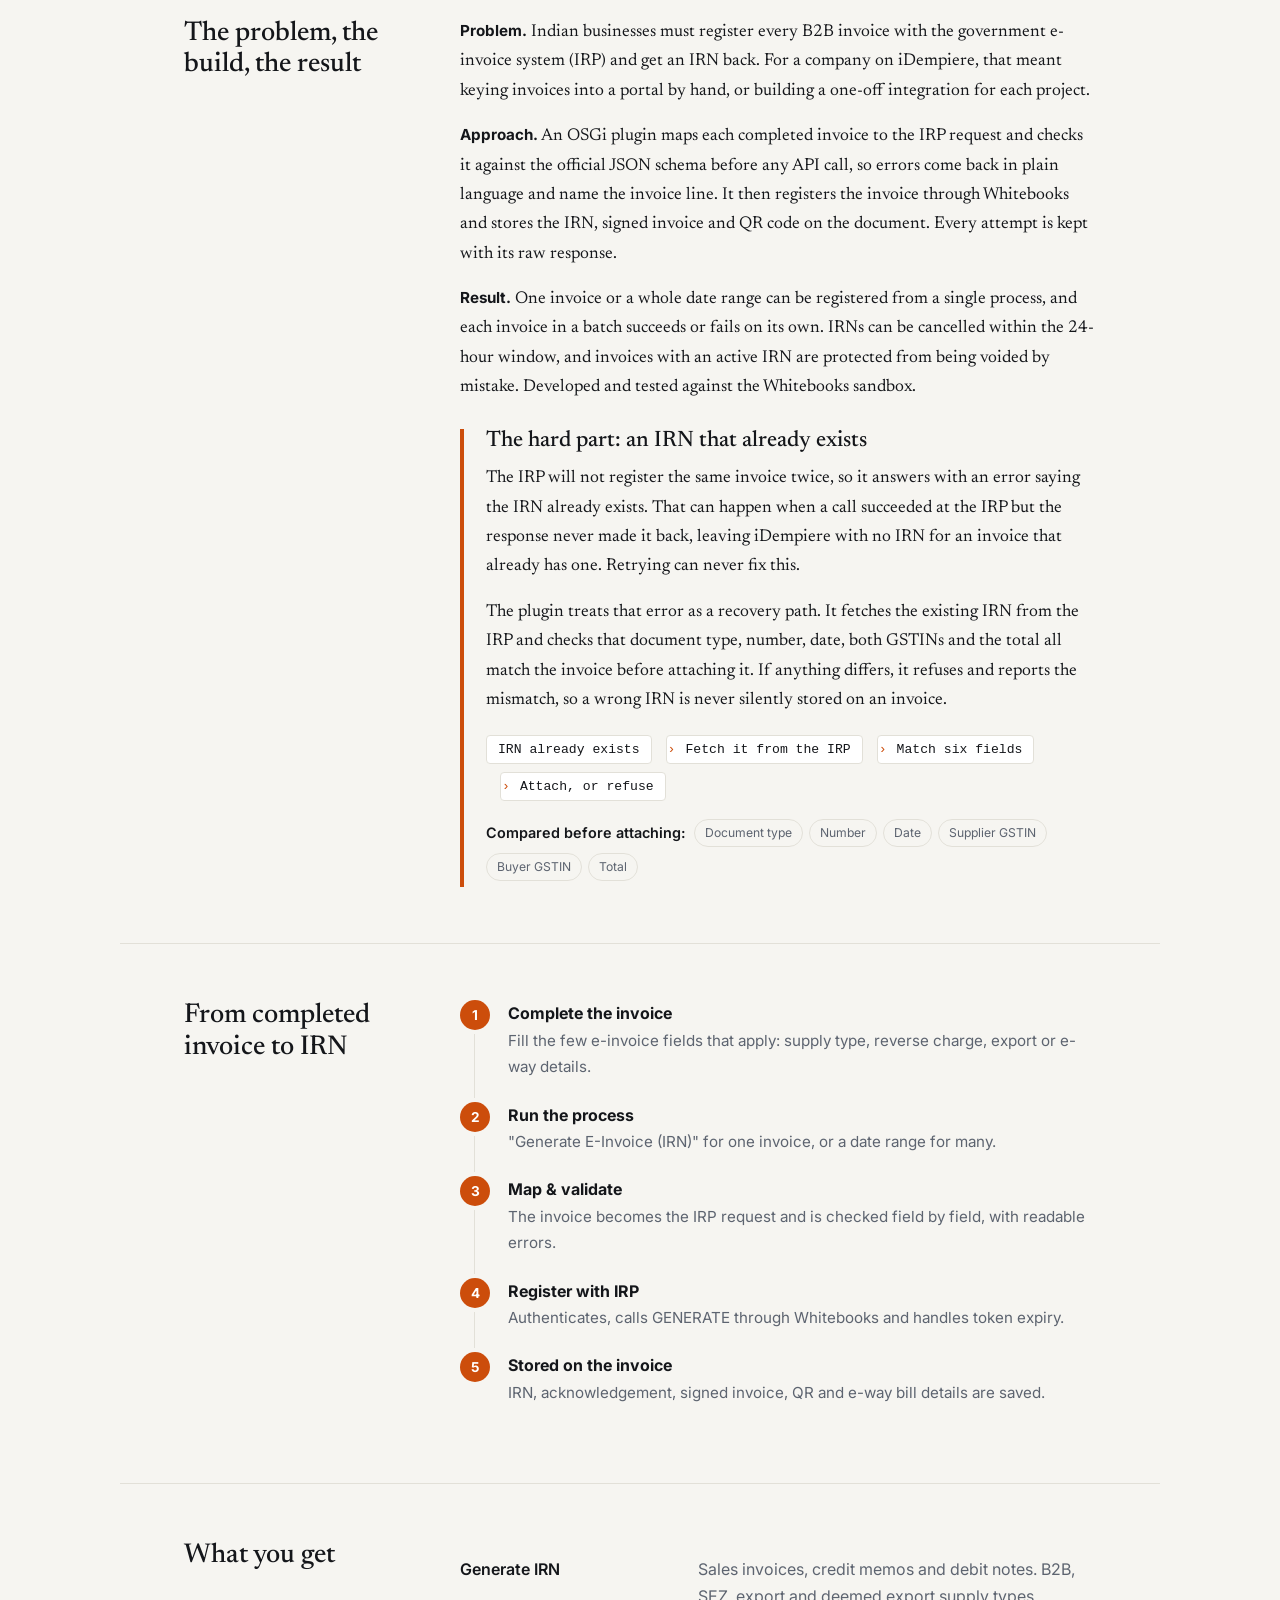
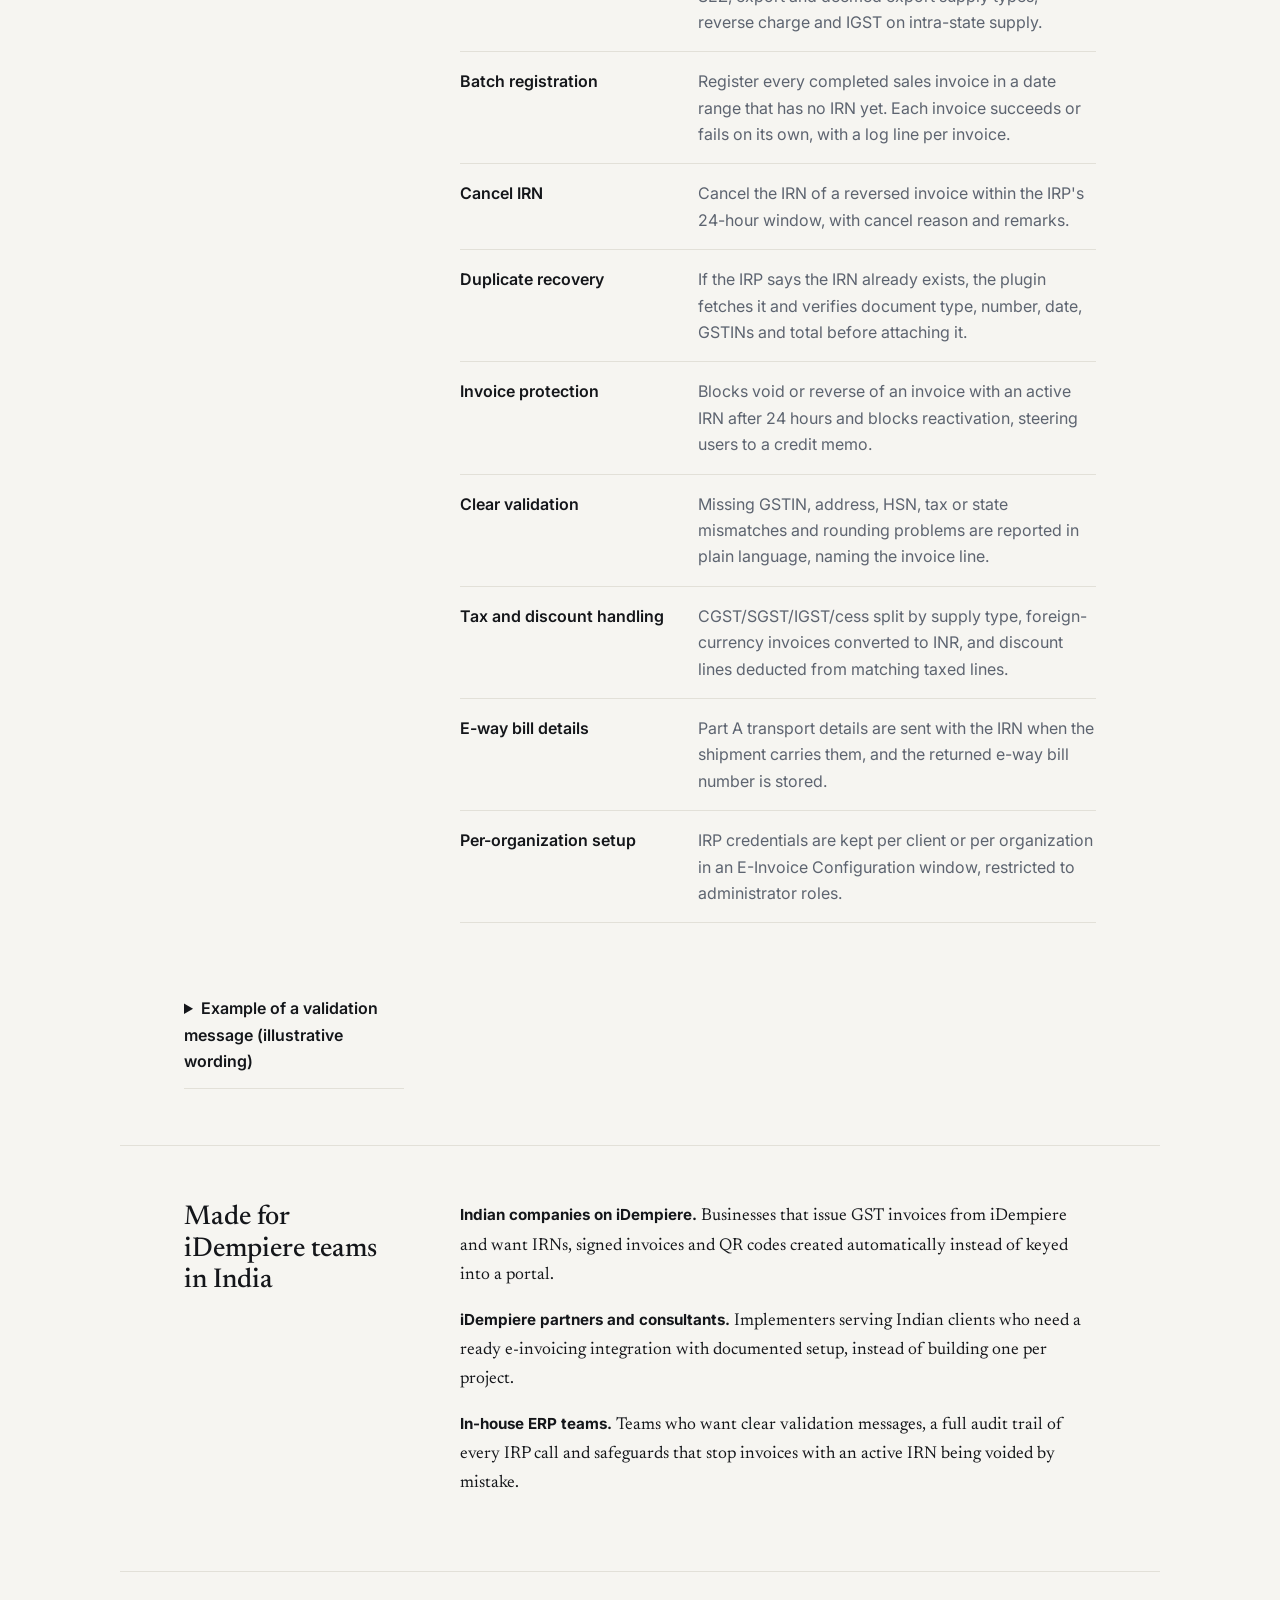
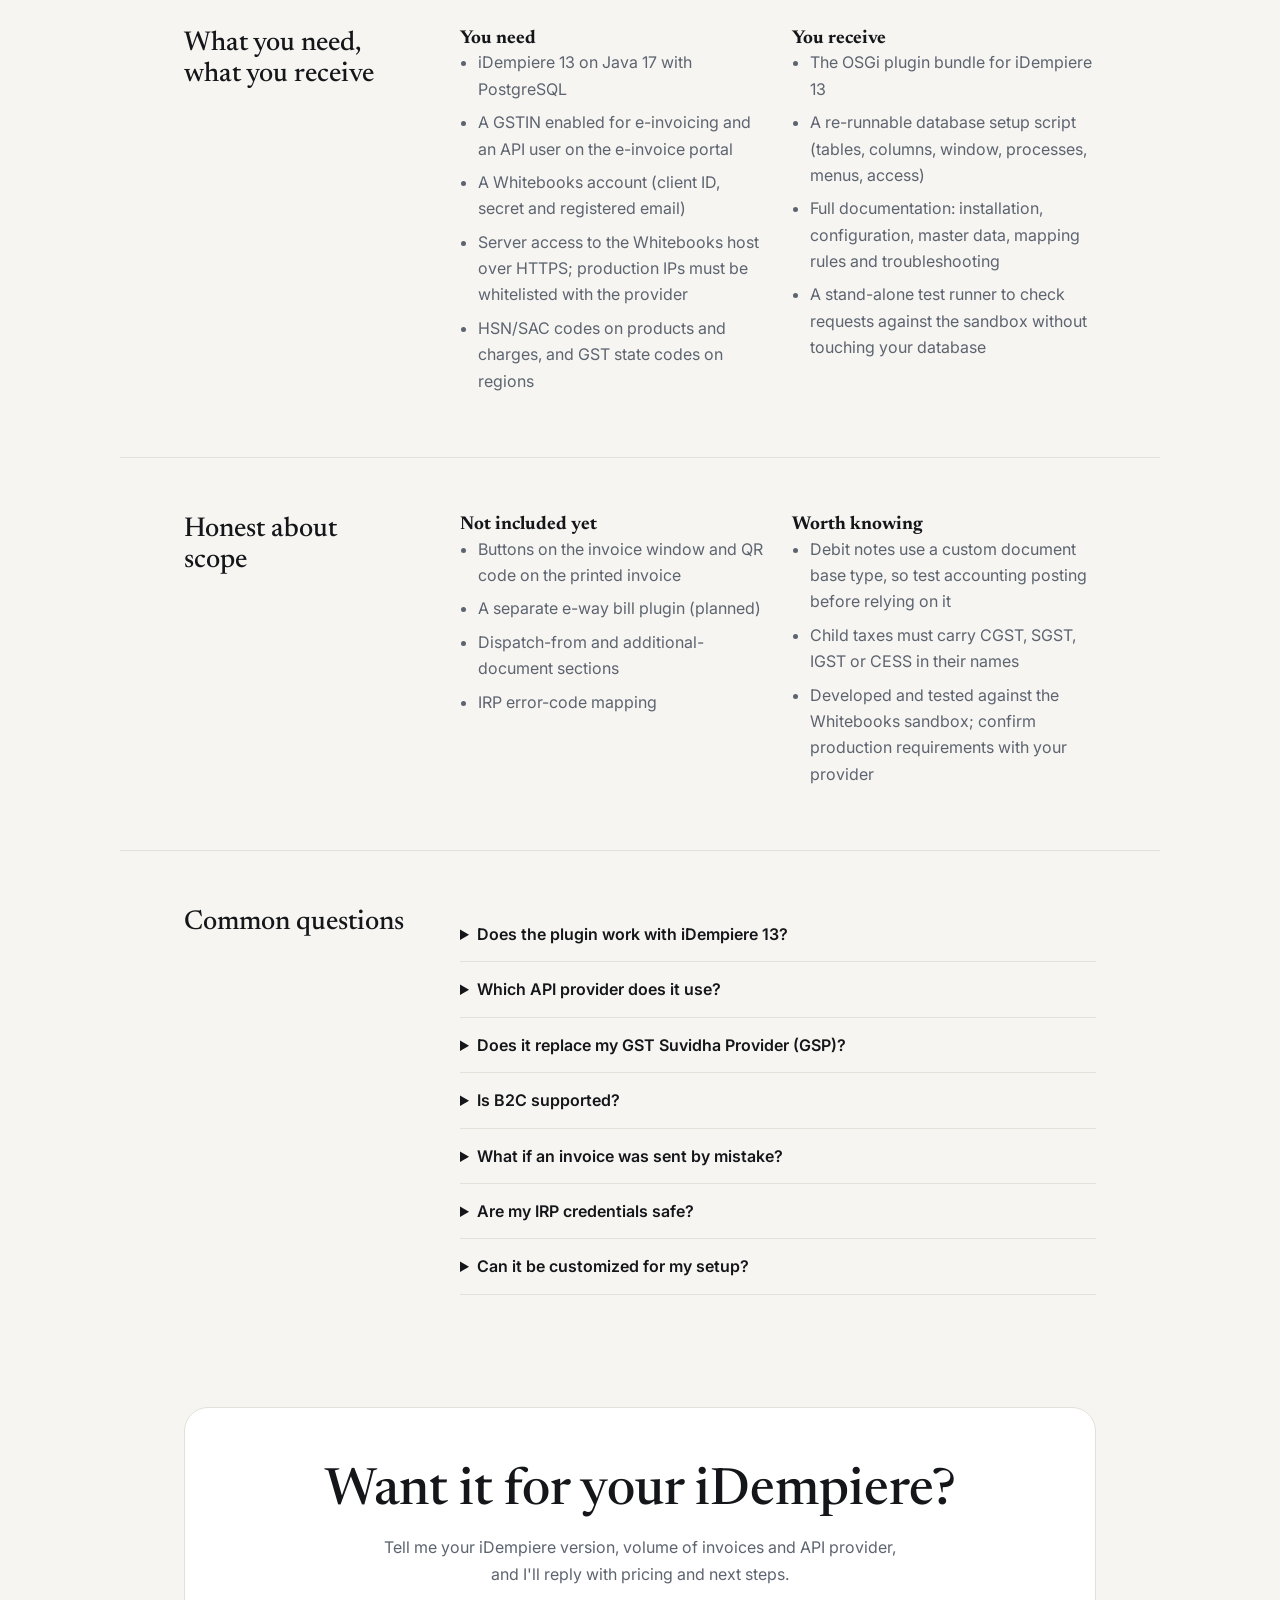
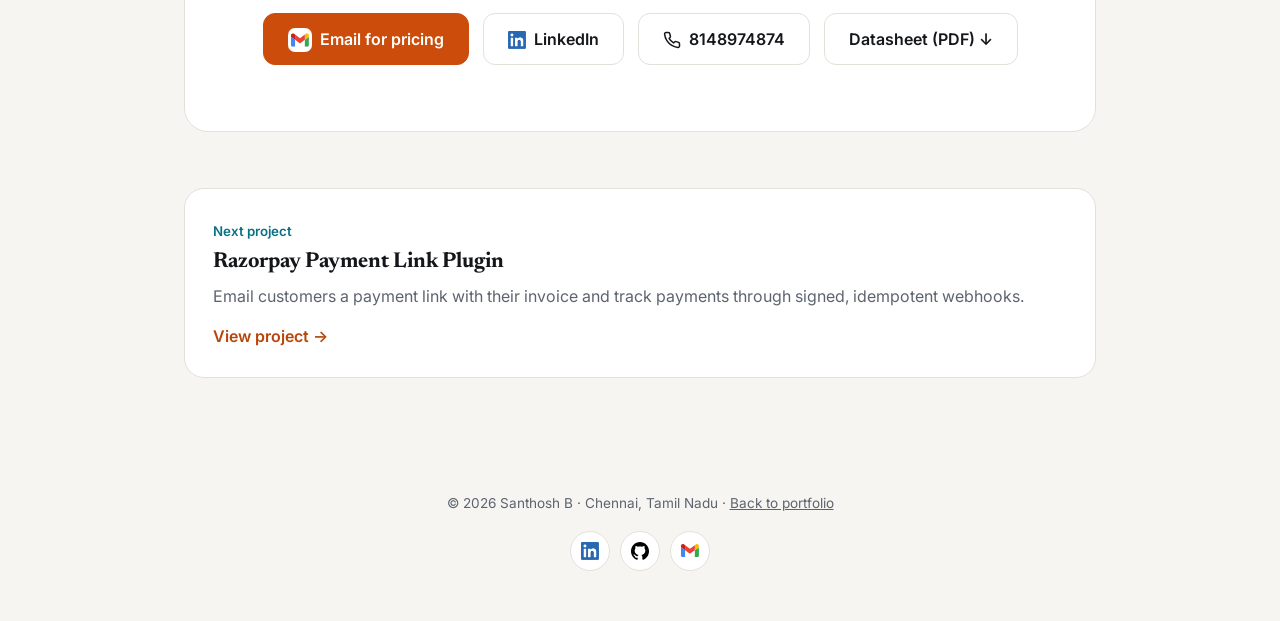
==== commit b0f34704: "Aligned dot in the Experienced section" ====
--- a/einvoice.html
+++ b/einvoice.html
@@ -183,13 +183,13 @@
 
 <section id="contact" class="sign"><div class="box"><h2>Want it for your iDempiere?</h2>
 <p>Tell me your iDempiere version, volume of invoices and API provider, and I'll reply with pricing and next steps.</p>
-<a class="btn" href="mailto:santhoshbalaguru88@gmail.com?subject=iDempiere%20E-Invoice%20Plugin%20enquiry">Email for pricing</a>
-<a class="btn o" href="https://linkedin.com/in/santhoshb88" target="_blank" rel="noopener">LinkedIn</a>
-<a class="btn o" href="tel:+918148974874">8148974874</a>
+<a class="btn" href="mailto:santhoshbalaguru88@gmail.com?subject=iDempiere%20E-Invoice%20Plugin%20enquiry"><img class="chip" src="/icons/gmail.svg" alt="" width="24" height="24">Email for pricing</a>
+<a class="btn o" href="https://linkedin.com/in/santhoshb88" target="_blank" rel="noopener"><img src="/icons/linkedin.png" alt="" width="18" height="18">LinkedIn</a>
+<a class="btn o" href="tel:+918148974874"><svg viewBox="0 0 24 24" aria-hidden="true"><path d="M22 16.92v3a2 2 0 0 1-2.18 2 19.79 19.79 0 0 1-8.63-3.07 19.5 19.5 0 0 1-6-6 19.79 19.79 0 0 1-3.07-8.67A2 2 0 0 1 4.11 2h3a2 2 0 0 1 2 1.72c.13.96.36 1.9.7 2.81a2 2 0 0 1-.45 2.11L8.09 9.91a16 16 0 0 0 6 6l1.27-1.27a2 2 0 0 1 2.11-.45c.91.34 1.85.57 2.81.7A2 2 0 0 1 22 16.92z"/></svg>8148974874</a>
 <a class="btn o" href="/einvoice-datasheet.pdf" download>Datasheet (PDF) ↓</a></div></section>
 
 <section><a class="card next" href="/paymentlink"><small>Next project</small><h3>Razorpay Payment Link Plugin</h3><p>Email customers a payment link with their invoice and track payments through signed, idempotent webhooks.</p><span class="go">View project →</span></a></section>
 </main>
-<footer>© 2026 Santhosh B · Chennai, Tamil Nadu · <a href="/">Back to portfolio</a></footer>
+<footer>© 2026 Santhosh B · Chennai, Tamil Nadu · <a href="/">Back to portfolio</a><div class="soc"><a href="https://linkedin.com/in/santhoshb88" target="_blank" rel="noopener" aria-label="LinkedIn"><img src="/icons/linkedin.png" alt="" width="18" height="18"></a><a href="https://github.com/santhoshbalaguru-dev" target="_blank" rel="noopener" aria-label="GitHub"><img class="gh-l" src="/icons/github-black.svg" alt="" width="18" height="18"><img class="gh-d" src="/icons/github-white.svg" alt="" width="18" height="18"></a><a href="mailto:santhoshbalaguru88@gmail.com" aria-label="Email"><img src="/icons/gmail.svg" alt="" width="18" height="18"></a></div></footer>
 </body>
 </html>
--- a/site.css
+++ b/site.css
@@ -87,4 +87,15 @@
 .ba ol{margin:0;padding-left:20px;color:var(--mute)}.ba li{margin-bottom:6px}
 
 /* the next-project card follows the contact block, so it needs no top padding of its own */
-section:has(>a.next){padding-top:0}+section:has(>a.next){padding-top:0}
+/* brand icons in pills, buttons and the footer */
+.pills span{display:inline-flex;align-items:center;gap:6px;vertical-align:top}
+.pills span>img{width:16px;height:16px;object-fit:contain;flex:none}
+.btn>img,.btn>svg{width:18px;height:18px;vertical-align:-4px;margin-right:8px}
+.btn>img.chip{width:24px;height:24px;padding:3px;background:#fff;border-radius:7px;vertical-align:-7px}
+.btn>svg{fill:none;stroke:currentColor;stroke-width:2;stroke-linecap:round;stroke-linejoin:round}
+.soc{display:flex;gap:10px;justify-content:center;margin-top:16px}
+.soc a{display:grid;place-items:center;width:40px;height:40px;border:1px solid var(--line);border-radius:99px;background:var(--card);transition:.2s}
+.soc a:hover{transform:translateY(-2px);border-color:var(--acc)}.soc a:focus-visible{outline:2px solid var(--acc);outline-offset:2px}
+.soc img{width:18px;height:18px;object-fit:contain}
+.soc .gh-d,:root[data-theme="dark"] .soc .gh-l{display:none}:root[data-theme="dark"] .soc .gh-d{display:block}
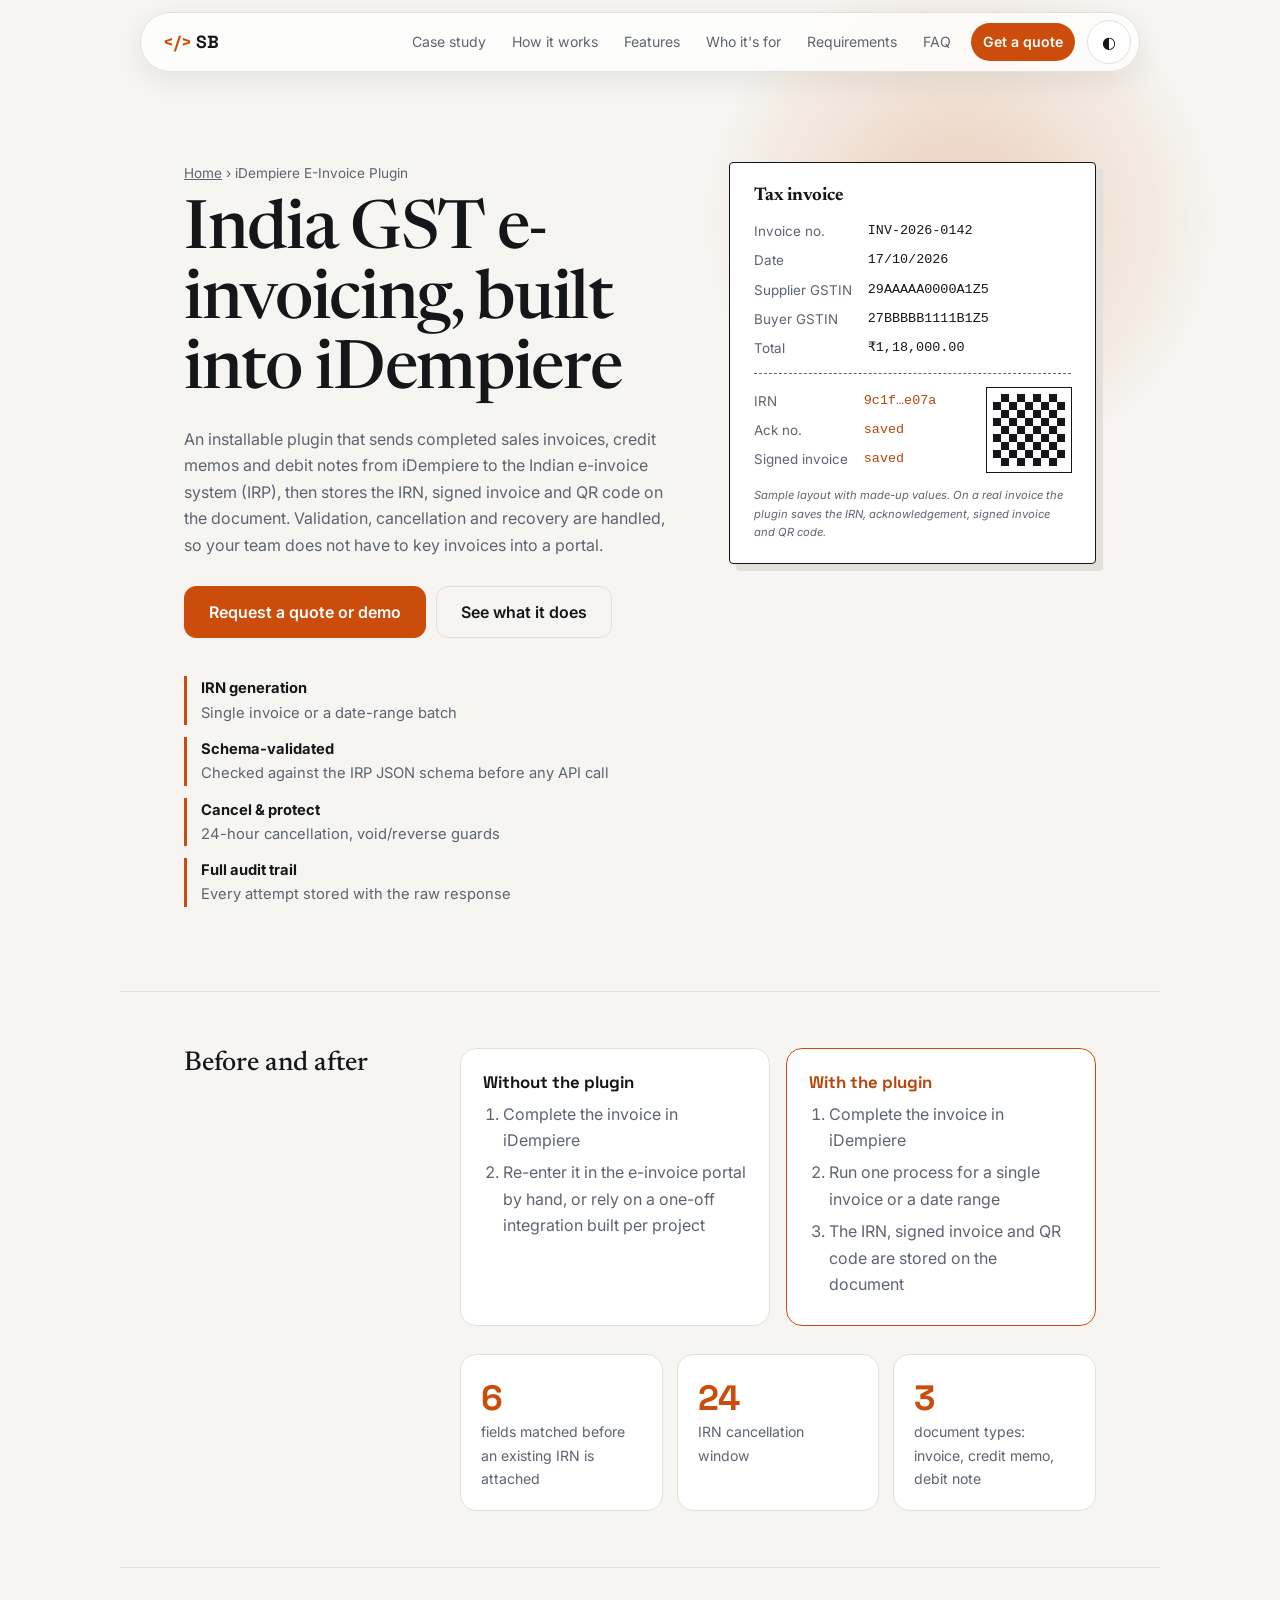
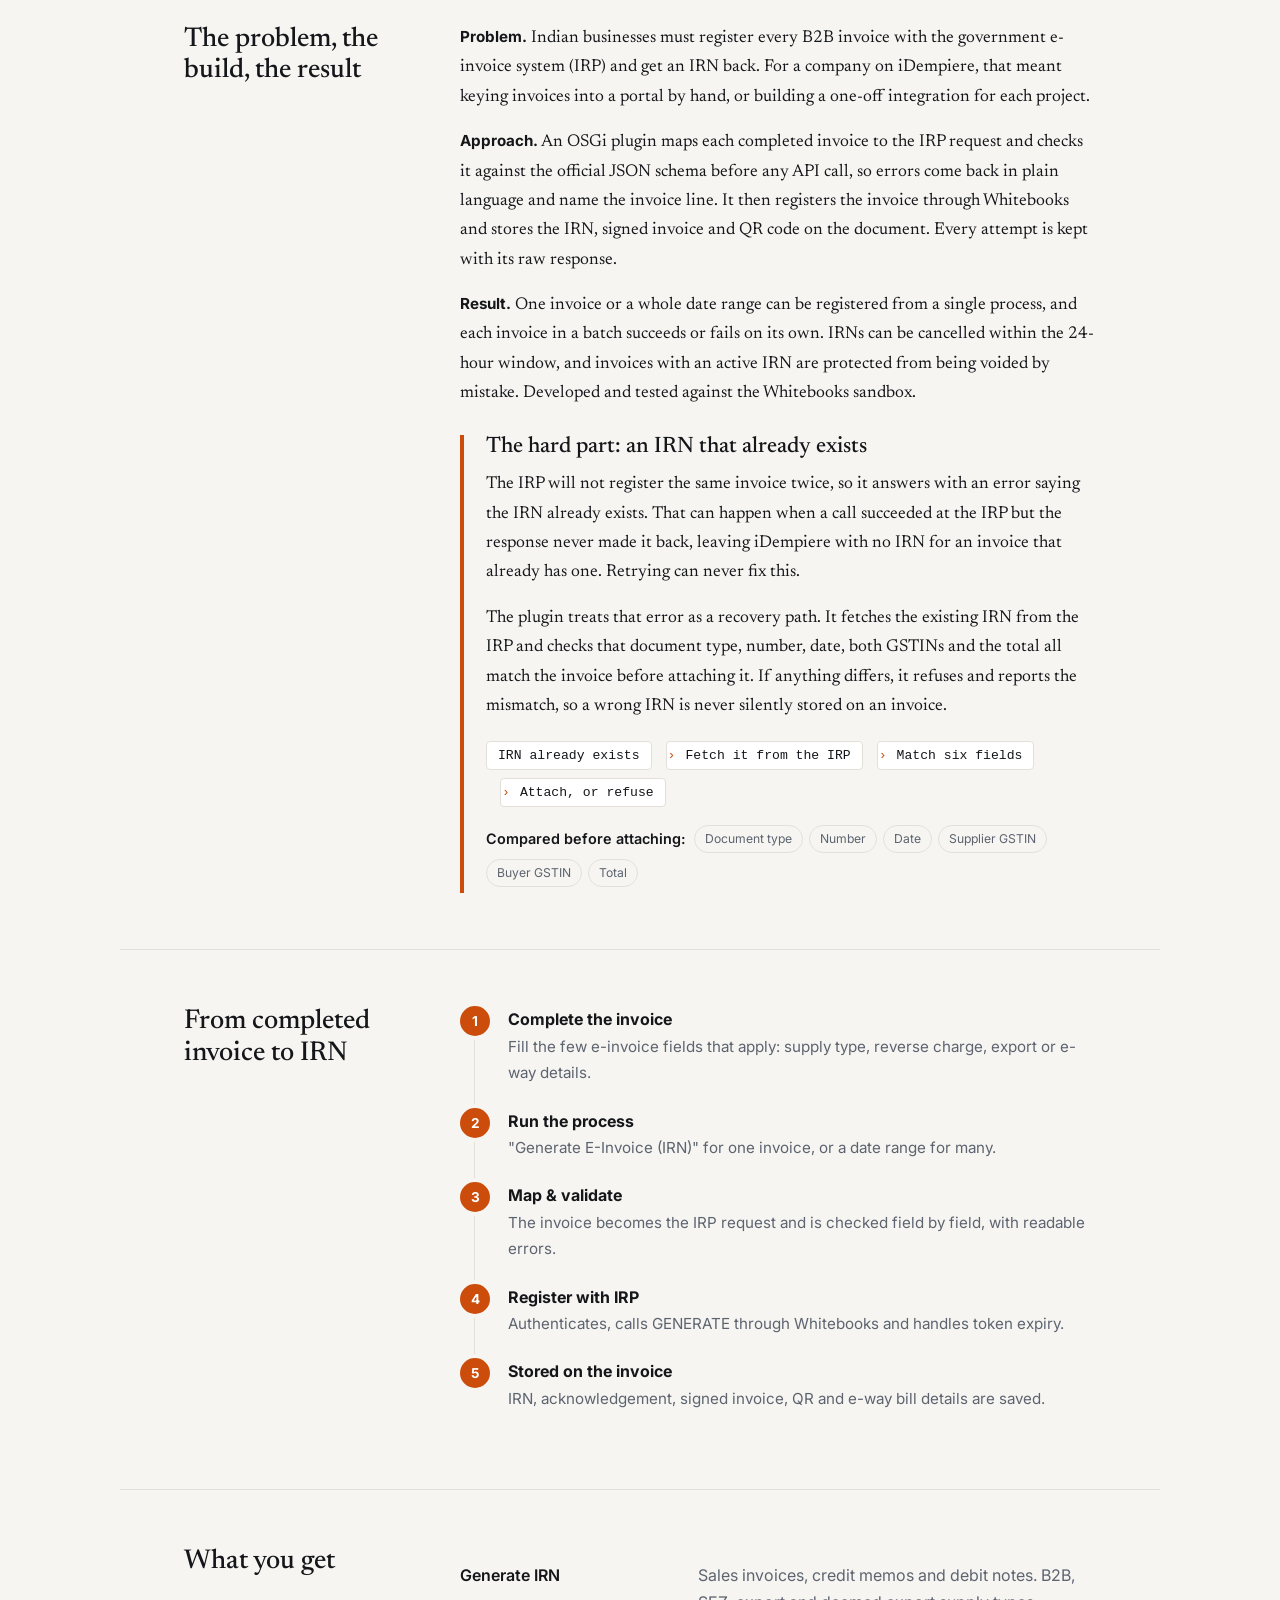
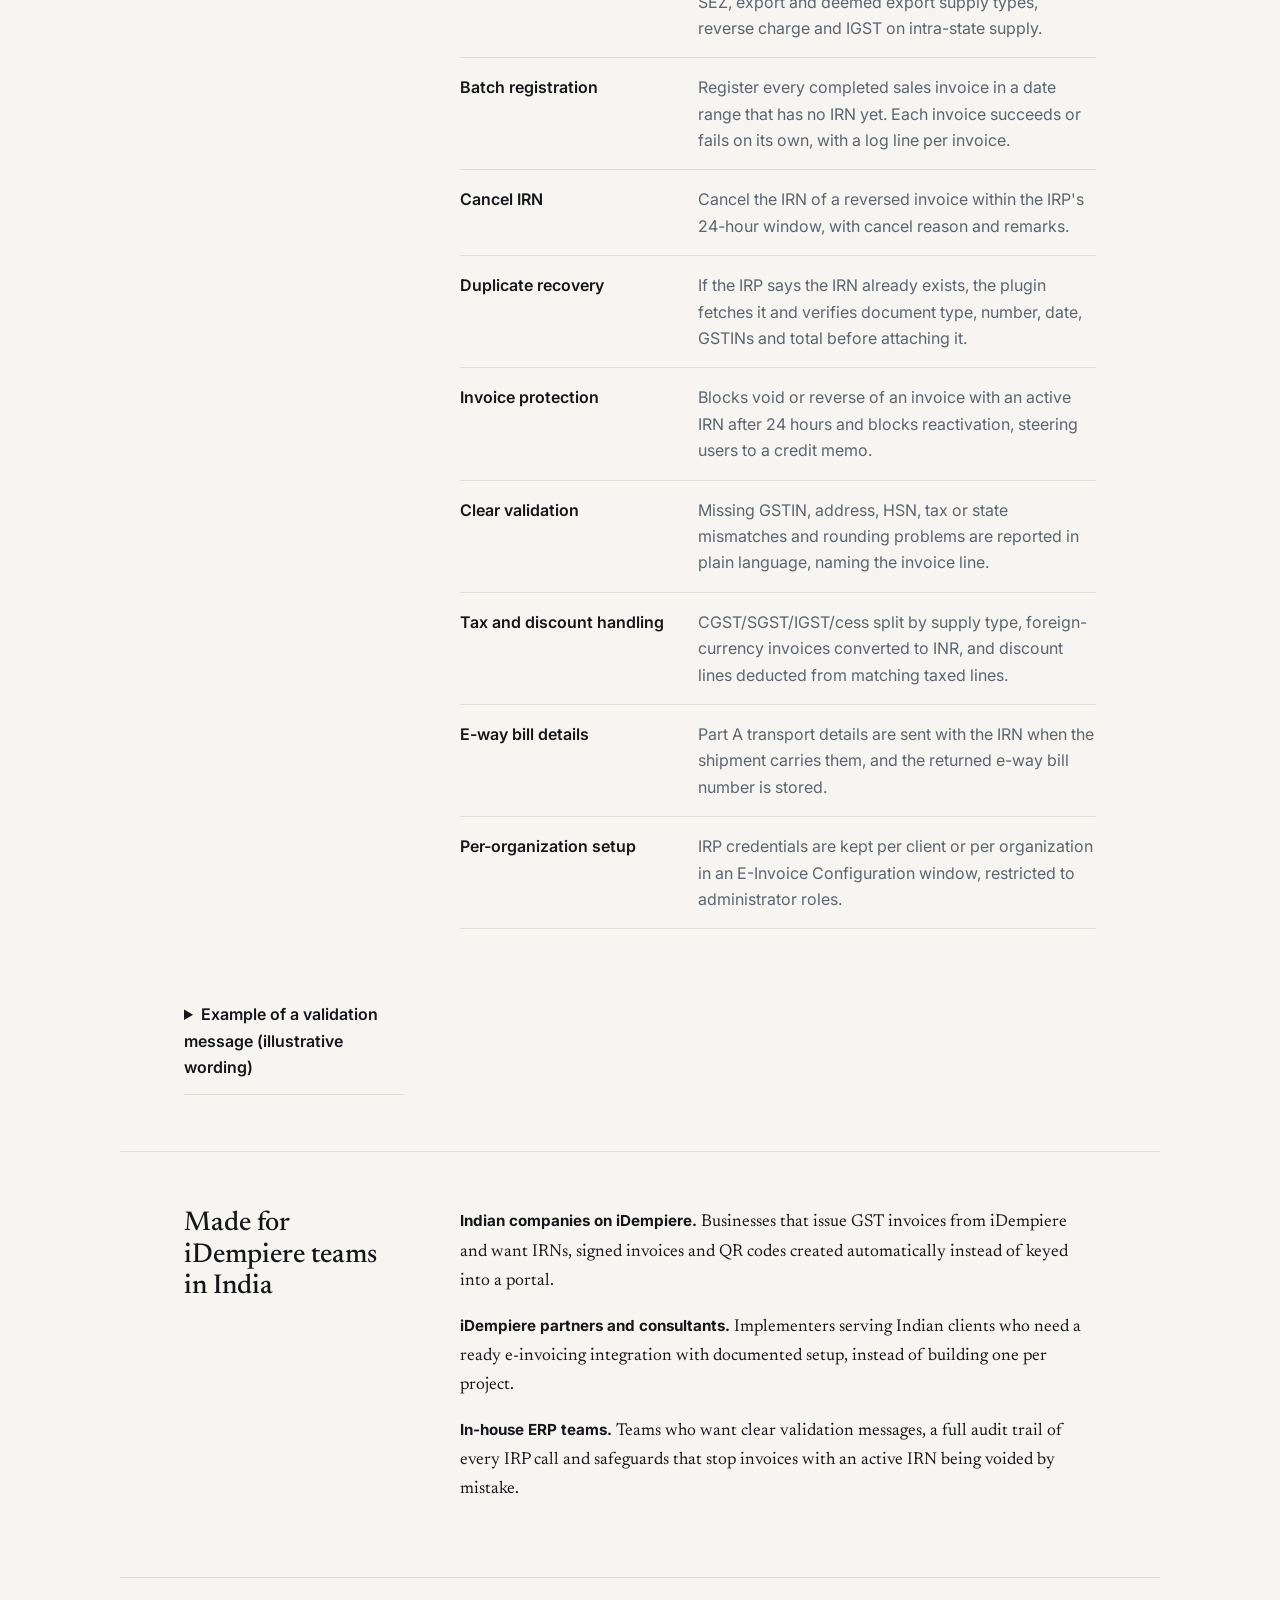
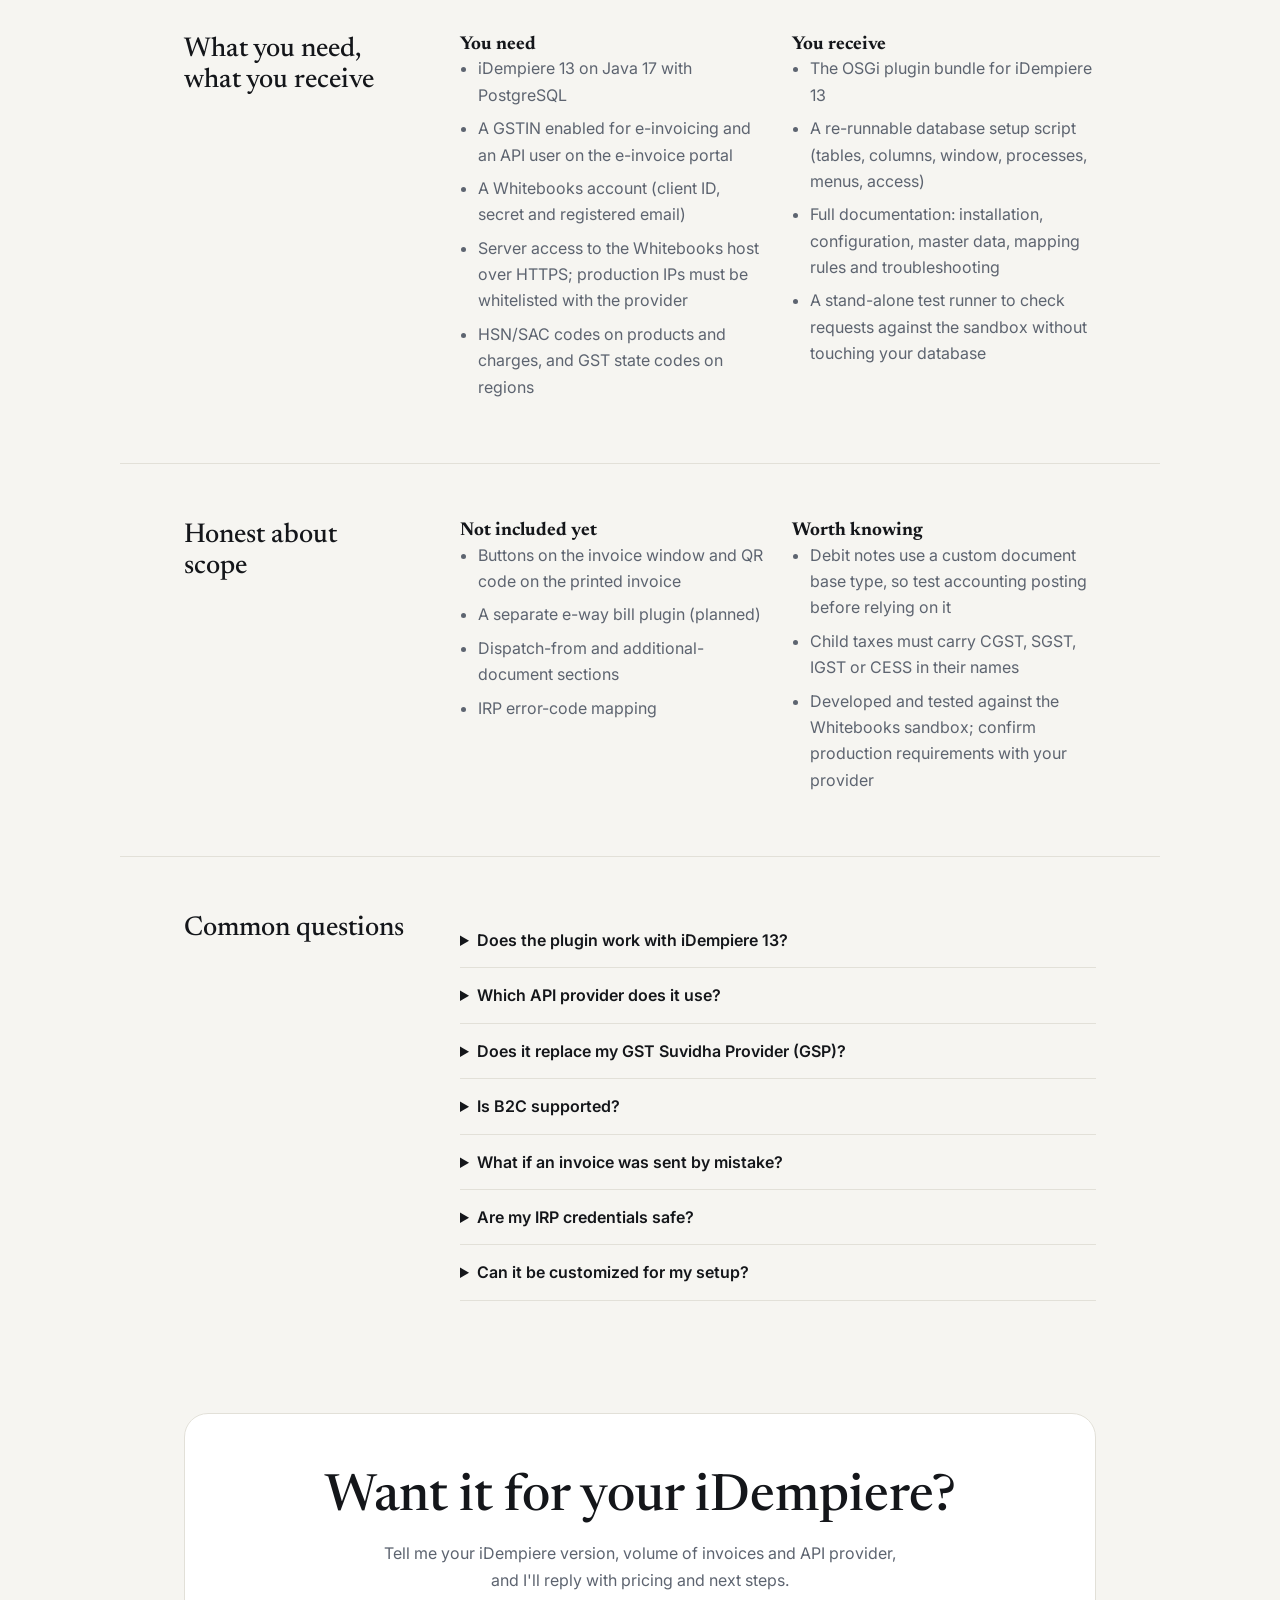
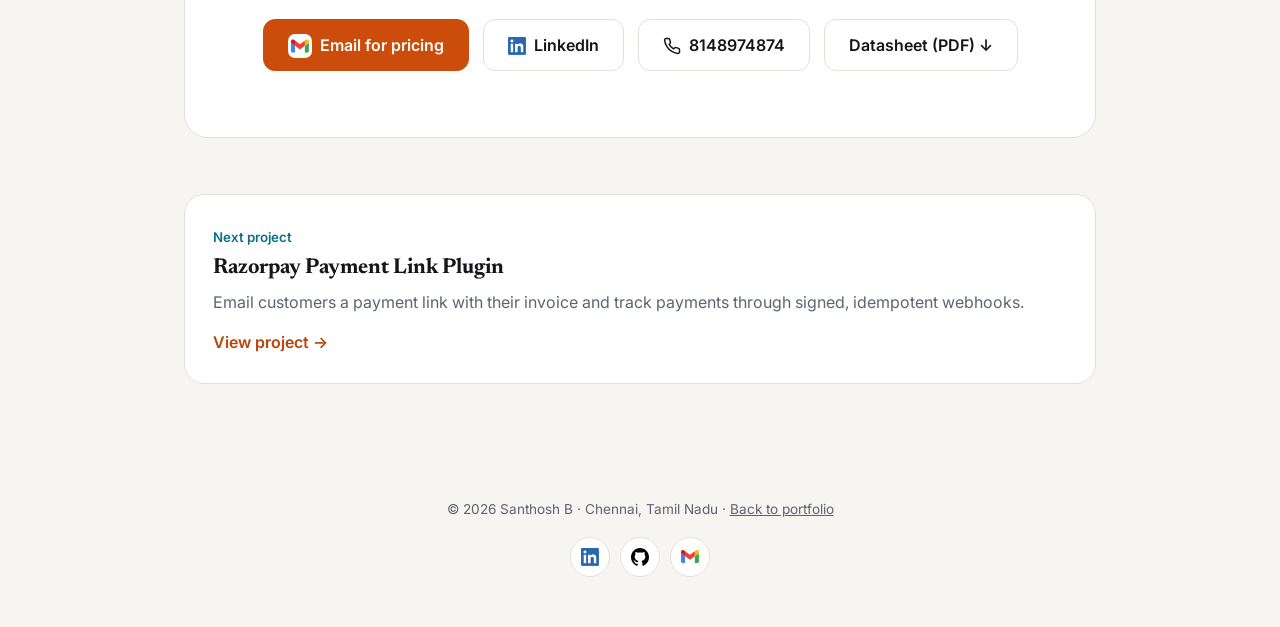
==== commit 13660e74: "revamped overall" ====
--- a/einvoice.html
+++ b/einvoice.html
@@ -6,7 +6,9 @@
 <title>iDempiere E-Invoice Plugin for India GST (IRN) | Santhosh B</title>
 <meta name="description" content="iDempiere 13 plugin for India GST e-invoicing. Generate and cancel IRNs via Whitebooks with schema validation, duplicate recovery and a full audit trail.">
 <meta name="robots" content="index,follow,max-image-preview:large">
-<meta name="theme-color" content="#cc4d0b">
+<!-- <meta name="theme-color" content="#cc4d0b"> -->
+<meta name="theme-color" content="#f6f5f1" media="(prefers-color-scheme: light)">
+<meta name="theme-color" content="#0e1013" media="(prefers-color-scheme: dark)">
 <meta name="author" content="Santhosh B">
 <link rel="canonical" href="https://santhoshbalaguru.website/einvoice">
 <meta property="og:type" content="website">
--- a/site.css
+++ b/site.css
@@ -1,9 +1,16 @@
 /* Shared styles for every page of santhoshbalaguru.website.
    Theme tokens, layout, components, glow and animations live here.
    Page-specific styles stay in each page's own <style> block. */
-:root{--bg:#f6f5f1;--card:#fff;--ink:#14161a;--mute:#5d6470;--line:#e2e0d8;--acc:#cc4d0b;--acc2:#0b7285;--glow:rgba(204,77,11,.12);--on-acc:#fff;--acc-text:#b8460a;box-sizing:border-box;padding-top:env(safe-area-inset-top,0px);padding-bottom:env(safe-area-inset-bottom,0px)}
-:root[data-theme="dark"]{--bg:#0e1013;--card:#171a1f;--ink:#eef0f3;--mute:#9aa3af;--line:#262b33;--acc:#ff8a4c;--acc2:#3bc9db;--glow:rgba(255,138,76,.14);--on-acc:#14161a;--acc-text:#ff8a4c}
-*{box-sizing:border-box}html{scroll-behavior:smooth;scroll-padding-top:96px;overflow-x:hidden}
+:root{--bg:#f6f5f1;--card:#fff;--ink:#14161a;--mute:#5d6470;--line:#e2e0d8;--acc:#cc4d0b;--acc2:#0b7285;--glow:rgba(204,77,11,.12);--on-acc:#fff;--acc-text:#b8460a;box-sizing:border-box;padding-top:env(safe-area-inset-top,0px);padding-bottom:env(safe-area-inset-bottom,0px);color-scheme:light;padding-left:env(safe-area-inset-left,0px);padding-right:env(safe-area-inset-right,0px);}
+:root[data-theme="dark"]{--bg:#0e1013;--card:#171a1f;--ink:#eef0f3;--mute:#9aa3af;--line:#262b33;--acc:#ff8a4c;--acc2:#3bc9db;--glow:rgba(255,138,76,.14);--on-acc:#14161a;--acc-text:#ff8a4c;color-scheme:dark}
+@media (prefers-color-scheme: dark){
+:root:not([data-theme="light"]){--bg:#0e1013;--card:#171a1f;--ink:#eef0f3;--mute:#9aa3af;--line:#262b33;--acc:#ff8a4c;--acc2:#3bc9db;--glow:rgba(255,138,76,.14);--on-acc:#14161a;--acc-text:#ff8a4c;color-scheme:dark}
+:root:not([data-theme="light"]) nav{box-shadow:0 8px 30px rgba(0,0,0,.45)}
+:root:not([data-theme="light"]) .links{box-shadow:0 18px 40px rgba(0,0,0,.55)}
+:root:not([data-theme="light"]) .soc .gh-l{display:none}
+:root:not([data-theme="light"]) .soc .gh-d{display:block}
+}
+*{box-sizing:border-box}html{scroll-behavior:smooth;scroll-padding-top:96px;overflow-x:hidden;-webkit-text-size-adjust:100%;text-size-adjust:100%}
 body{margin:0;background:var(--bg);color:var(--ink);font:16px/1.65 Inter,system-ui,sans-serif}
 h1,h2,h3{font-family:'Space Grotesk',Inter,sans-serif;line-height:1.15;margin:0}
 a{color:inherit}
@@ -16,7 +23,7 @@
 .links a:hover{color:var(--ink);background:color-mix(in srgb,var(--ink) 7%,transparent)}
 .links a.on{color:var(--acc-text);background:color-mix(in srgb,var(--acc) 13%,transparent)}
 .tools{display:flex;gap:6px;align-items:center}
-#theme,#menu-btn{border:1px solid var(--line);background:var(--card);color:var(--ink);border-radius:99px;width:38px;height:38px;cursor:pointer;font-size:1rem;padding:0}
+#theme,#menu-btn{border:1px solid var(--line);background:var(--card);color:var(--ink);border-radius:99px;width:44px;height:44px;cursor:pointer;font-size:1rem;padding:0}
 #menu-btn{display:none;place-items:center}
 #menu-btn .x{display:none}nav.open #menu-btn .a{display:none}nav.open #menu-btn .x{display:inline}
 .links a:focus-visible,#theme:focus-visible,#menu-btn:focus-visible,.brand:focus-visible{outline:2px solid var(--acc);outline-offset:2px}
@@ -30,6 +37,7 @@
 nav.open .links{opacity:1;visibility:visible;transform:none}
 .links a{padding:13px 16px;border-radius:14px;font-size:1rem}
 .links a.nav-btn{margin:6px 0 0;text-align:center}
+.links{max-height:calc(100vh - 116px);max-height:calc(100dvh - 116px);overflow-y:auto}
 }
 /* layout + type */
 section{max-width:1040px;margin:0 auto;padding:84px 5vw}
@@ -98,4 +106,14 @@
 .soc a{display:grid;place-items:center;width:40px;height:40px;border:1px solid var(--line);border-radius:99px;background:var(--card);transition:.2s}
 .soc a:hover{transform:translateY(-2px);border-color:var(--acc)}.soc a:focus-visible{outline:2px solid var(--acc);outline-offset:2px}
 .soc img{width:18px;height:18px;object-fit:contain}
-.soc .gh-d,:root[data-theme="dark"] .soc .gh-l{display:none}:root[data-theme="dark"] .soc .gh-d{display:block}+.soc .gh-d,:root[data-theme="dark"] .soc .gh-l{display:none}:root[data-theme="dark"] .soc .gh-d{display:block}
+
+@media(max-width:420px){.btn{padding:12px 16px;font-size:.92rem}}
+
+@media(hover:none){
+.card:hover,.btn:hover,.soc a:hover{transform:none}
+.card:hover{border-color:var(--line);box-shadow:none}
+.soc a:hover{border-color:var(--line)}
+}
+
+body::before{content:"";position:fixed;inset:0 0 auto;height:env(safe-area-inset-top,0px);background:var(--bg);z-index:10}
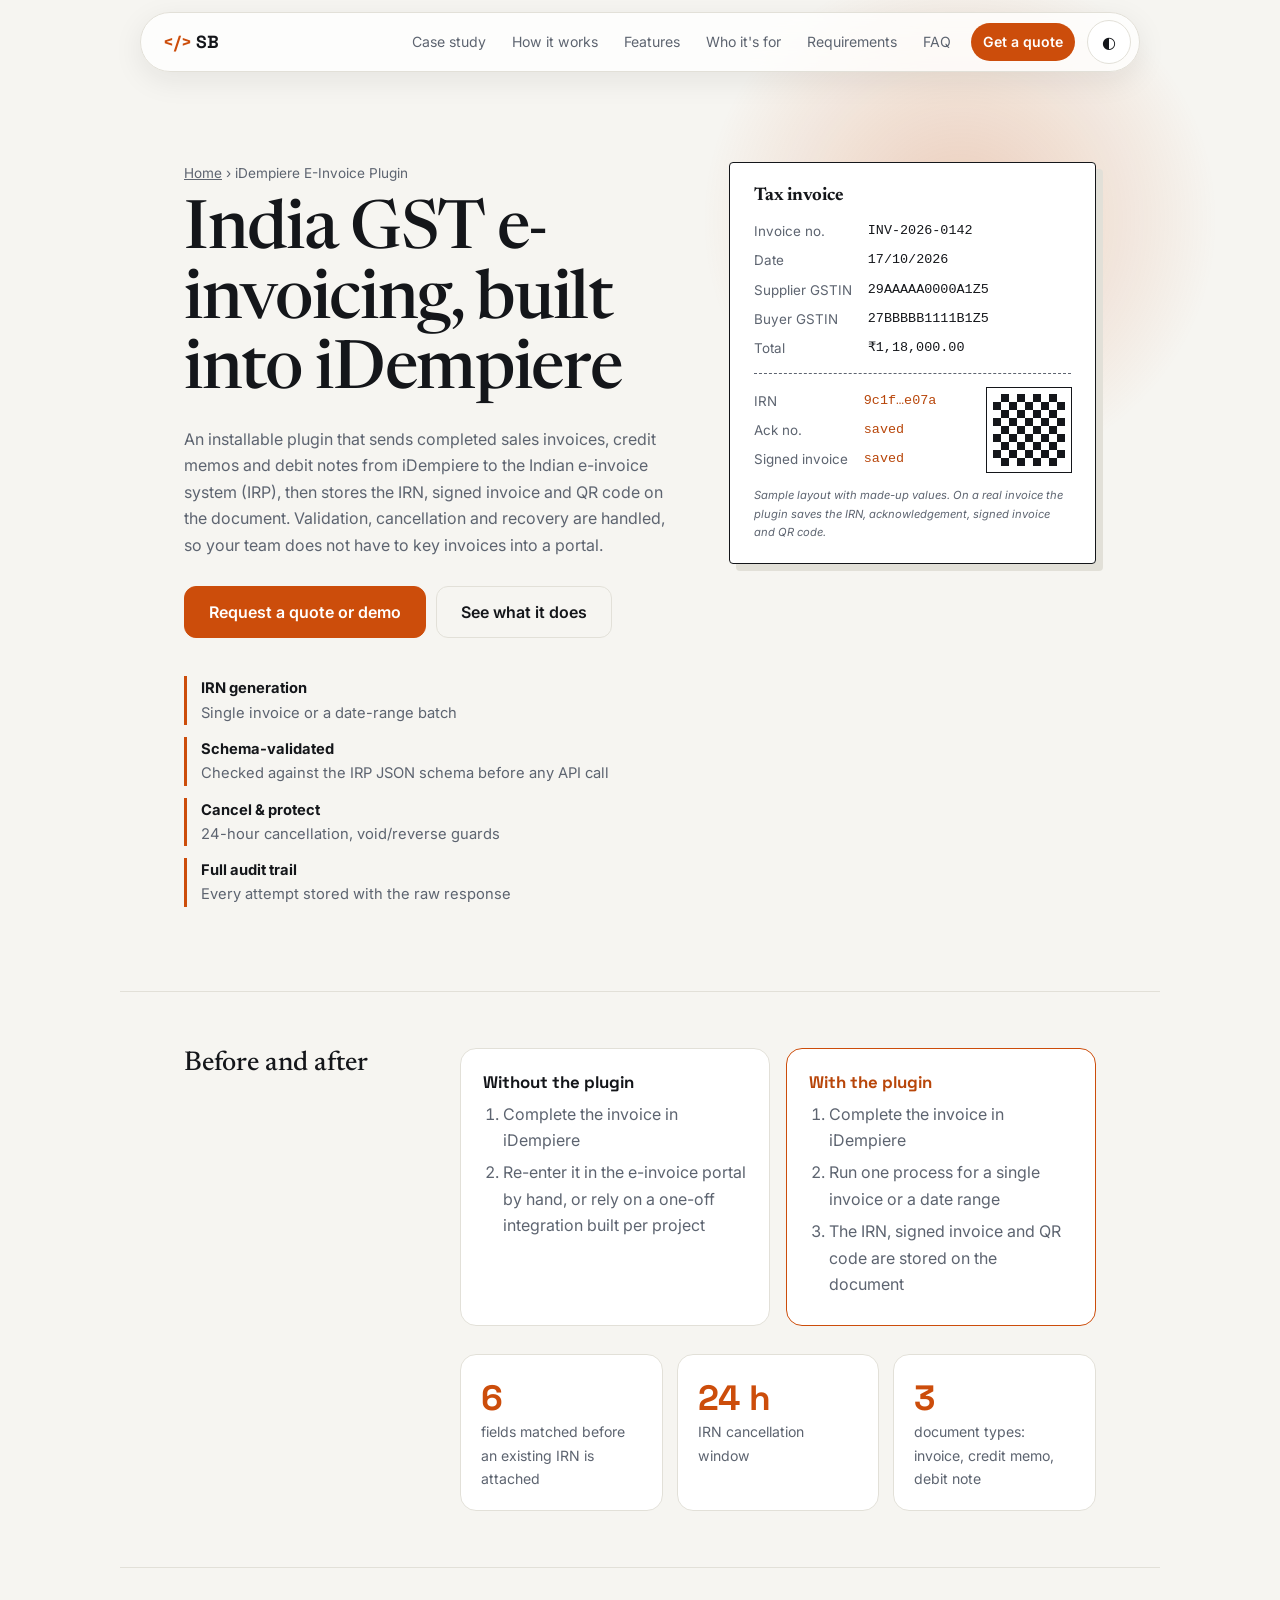
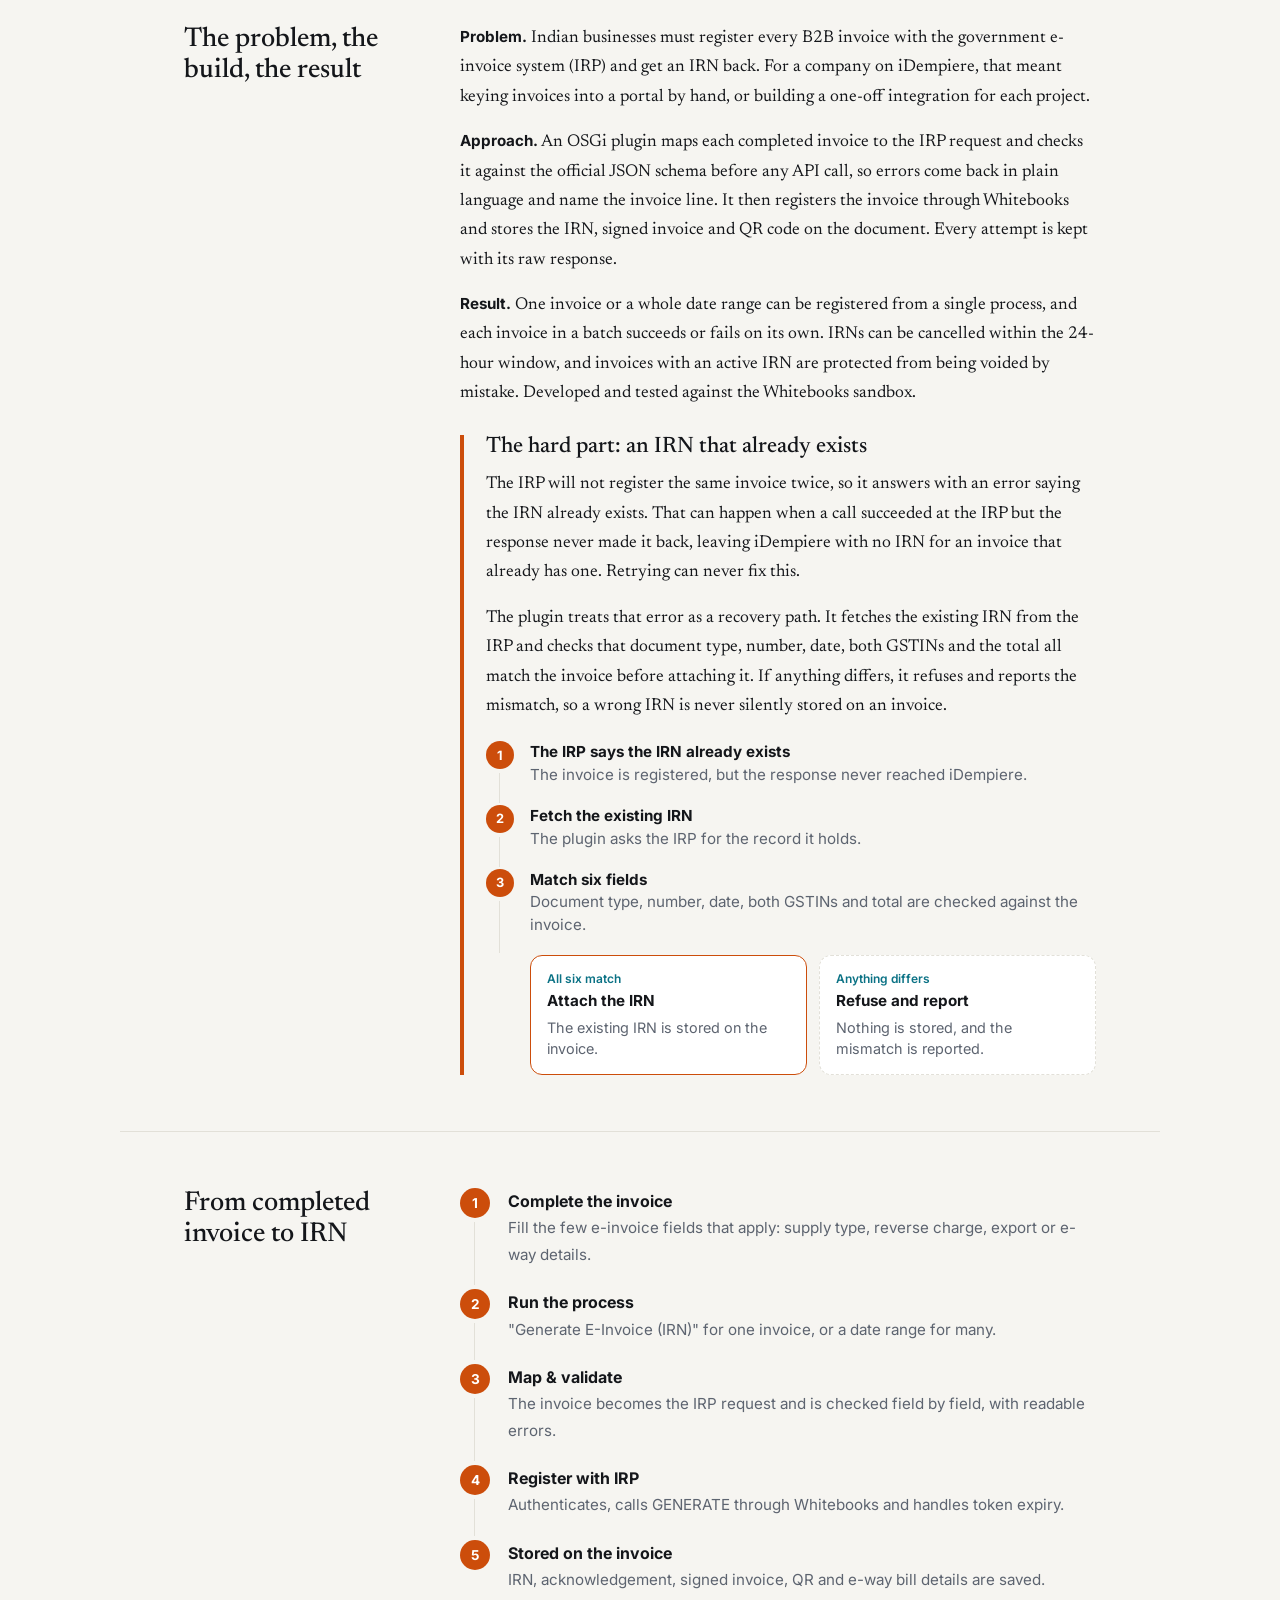
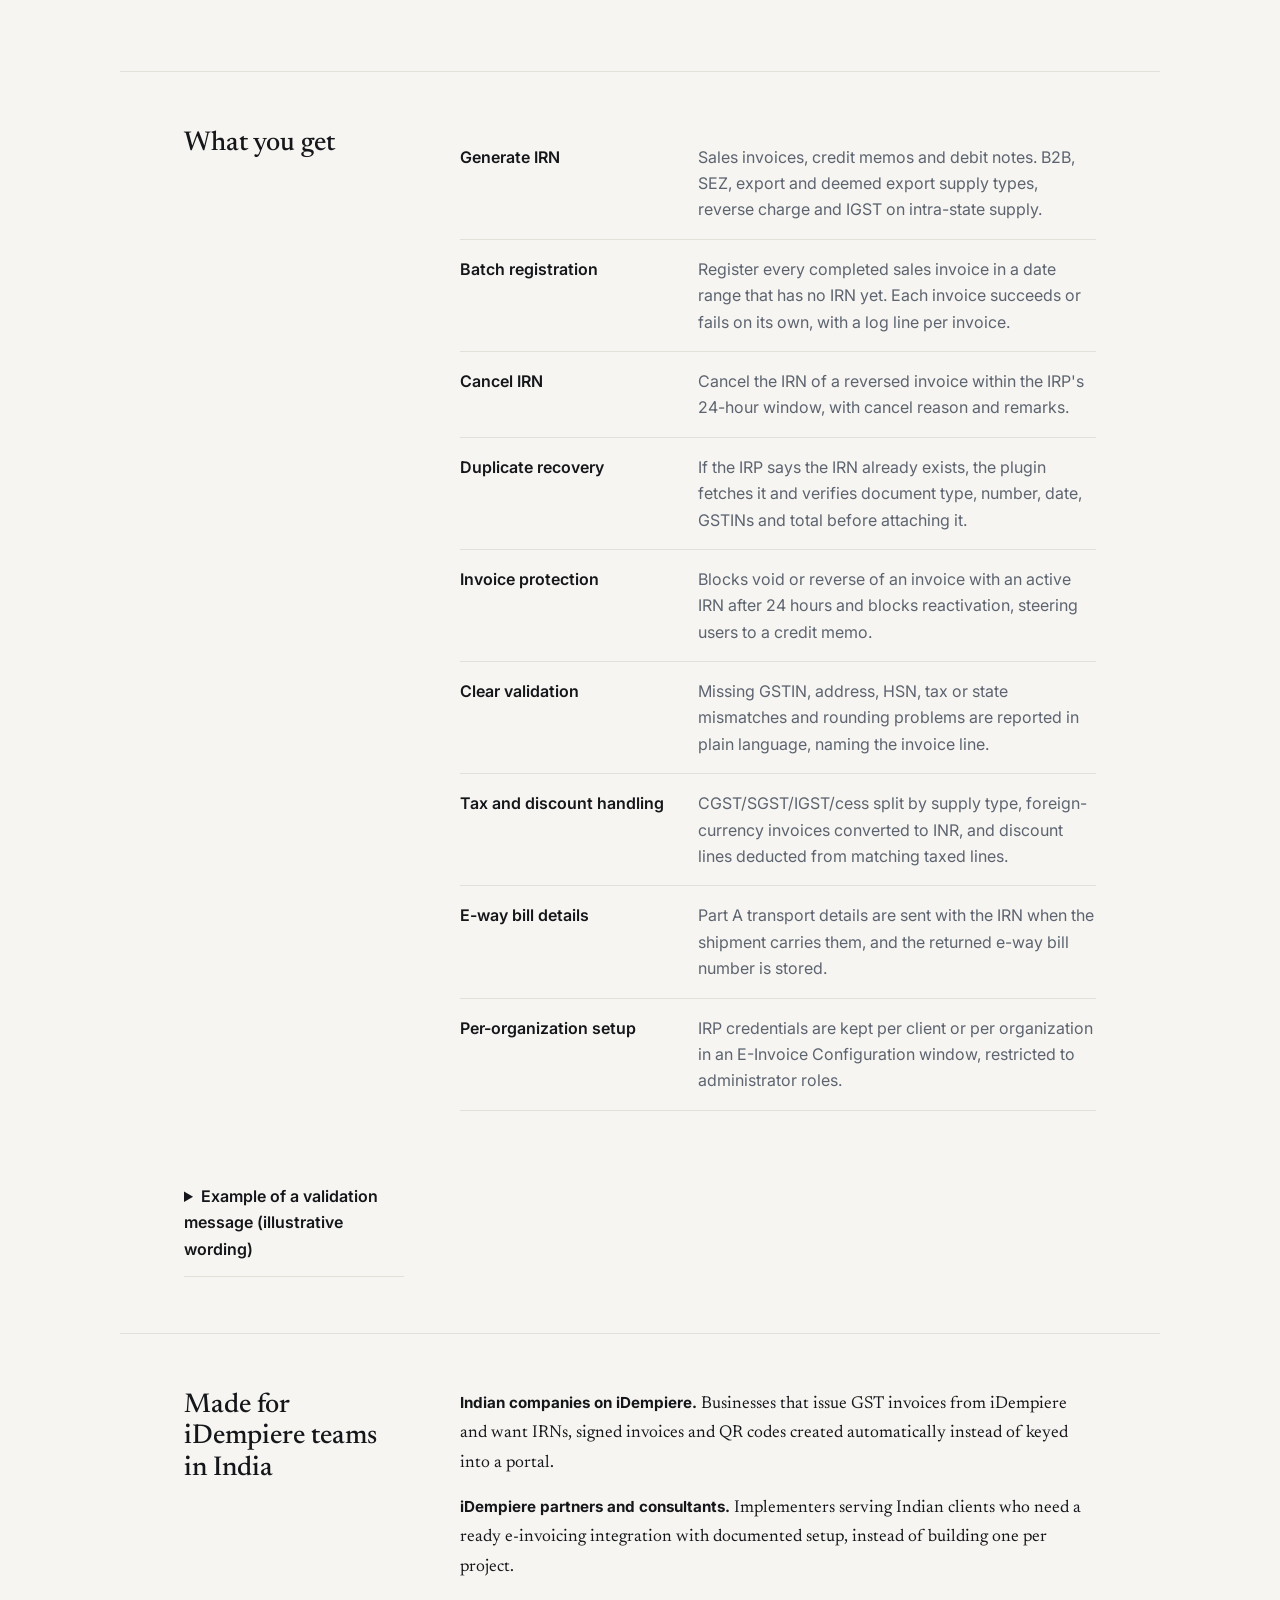
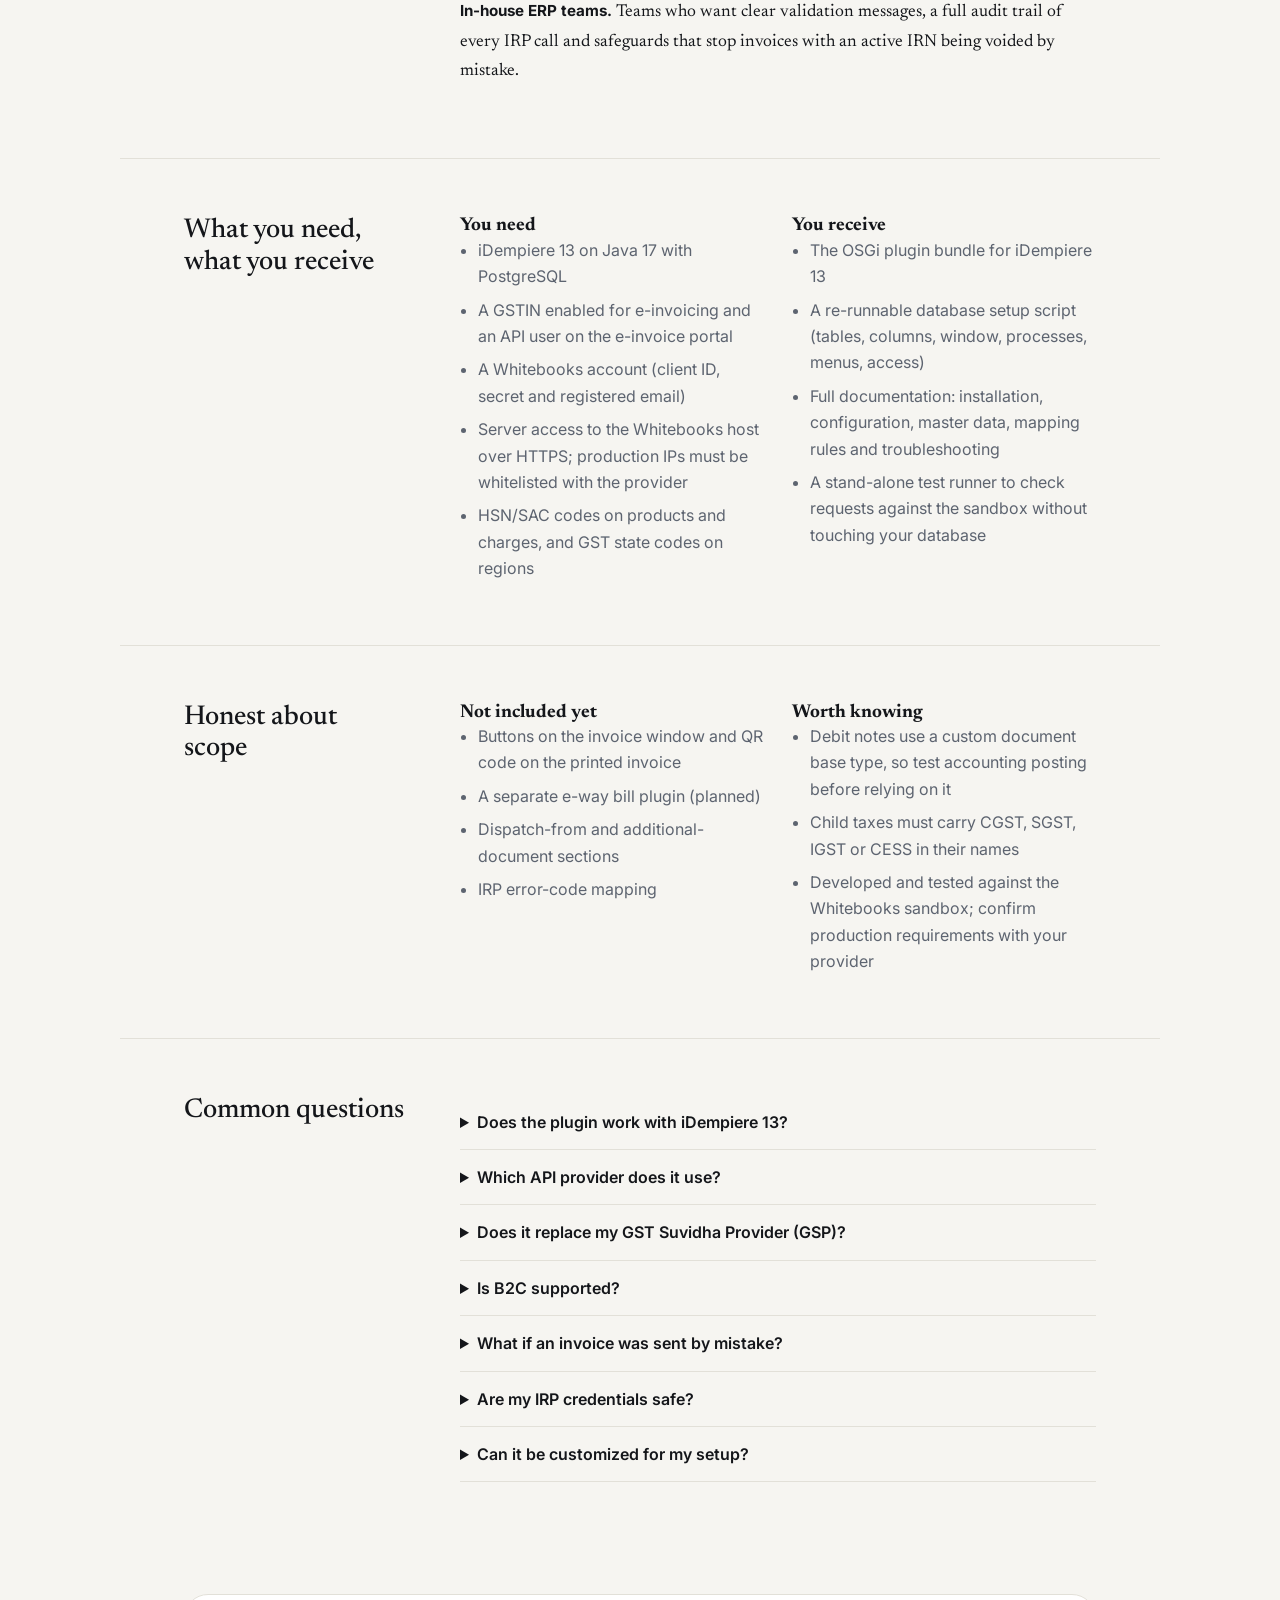
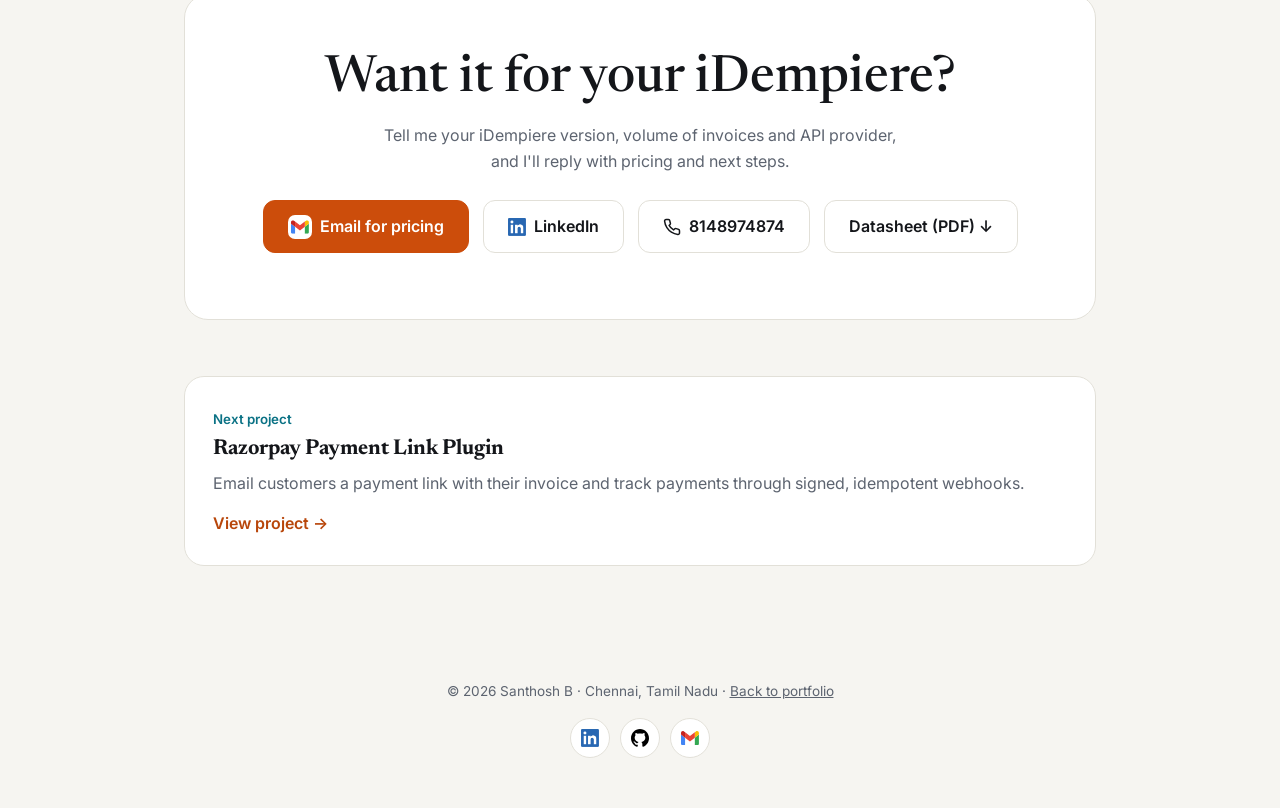
==== commit 7145253f: "revamped overall" ====
--- a/einvoice.html
+++ b/einvoice.html
@@ -63,10 +63,18 @@
 @media(max-width:760px){.led{grid-template-columns:1fr}.led>h2{position:static}}
 .pr p{font:1.08rem/1.7 var(--serif);max-width:64ch;margin:0 0 16px}.pr b{font-family:Inter,sans-serif;font-size:.95rem}
 .pull{margin-top:26px;border-left:4px solid var(--acc);padding-left:22px}.pull h3{font-size:1.4rem;font-weight:500;margin-bottom:10px}
-.chain{list-style:none;margin:20px 0 0;padding:0;display:flex;flex-wrap:wrap;gap:8px 0;font:.82rem ui-monospace,Consolas,monospace}
-.chain li{border:1px solid var(--line);background:var(--card);padding:6px 11px;border-radius:4px}
-.chain li+li:before{content:"›";color:var(--acc);margin:0 9px 0 4px;position:relative;left:-14px;margin-right:-4px}
-.chain li+li{margin-left:14px}
+.rec{margin-top:20px}
+.rec-steps{list-style:none;margin:0;padding:0;counter-reset:r}
+.rec-steps li{position:relative;padding:0 0 18px 44px;counter-increment:r;font:.95rem/1.5 Inter,sans-serif;color:var(--mute)}
+.rec-steps li:before{content:counter(r);position:absolute;left:0;top:0;width:28px;height:28px;border-radius:50%;background:var(--acc);color:var(--on-acc);display:grid;place-items:center;font:700 .8rem Inter,sans-serif}
+.rec-steps li:after{content:"";position:absolute;left:13px;top:32px;bottom:2px;border-left:1px solid var(--line)}
+.rec-steps b{display:block;color:var(--ink)}
+.rec-out{display:grid;grid-template-columns:repeat(auto-fit,minmax(min(240px,100%),1fr));gap:12px;margin-left:44px}
+.rec-out>div{border:1px solid var(--line);border-radius:12px;background:var(--card);padding:14px 16px;font:.9rem/1.5 Inter,sans-serif;color:var(--mute)}
+.rec-out small{display:block;font-weight:600;color:var(--acc2)}
+.rec-out b{display:block;color:var(--ink);margin:2px 0 4px}
+.rec-out .ok{border-color:var(--acc)}
+.rec-out .no{border-style:dashed}
 .steps{list-style:none;margin:0;padding:0;counter-reset:s}
 .steps li{position:relative;padding:0 0 22px 48px;counter-increment:s}
 .steps li:before{content:counter(s);position:absolute;left:0;top:0;width:30px;height:30px;border-radius:50%;background:var(--acc);color:var(--on-acc);display:grid;place-items:center;font:700 .85rem Inter}
@@ -111,7 +119,16 @@
 <div class="pull"><h3>The hard part: an IRN that already exists</h3>
 <p>The IRP will not register the same invoice twice, so it answers with an error saying the IRN already exists. That can happen when a call succeeded at the IRP but the response never made it back, leaving iDempiere with no IRN for an invoice that already has one. Retrying can never fix this.</p>
 <p>The plugin treats that error as a recovery path. It fetches the existing IRN from the IRP and checks that document type, number, date, both GSTINs and the total all match the invoice before attaching it. If anything differs, it refuses and reports the mismatch, so a wrong IRN is never silently stored on an invoice.</p>
-<ol class="chain" aria-label="Recovery sequence"><li>IRN already exists</li><li>Fetch it from the IRP</li><li>Match six fields</li><li>Attach, or refuse</li></ol><div class="pills" style="margin-top:18px"><b style="font:600 .9rem Inter,sans-serif;margin-right:8px">Compared before attaching:</b><span>Document type</span><span>Number</span><span>Date</span><span>Supplier GSTIN</span><span>Buyer GSTIN</span><span>Total</span></div></div>
+<div class="rec" role="group" aria-label="Recovery sequence">
+<ol class="rec-steps">
+<li><b>The IRP says the IRN already exists</b><span>The invoice is registered, but the response never reached iDempiere.</span></li>
+<li><b>Fetch the existing IRN</b><span>The plugin asks the IRP for the record it holds.</span></li>
+<li><b>Match six fields</b><span>Document type, number, date, both GSTINs and total are checked against the invoice.</span></li>
+</ol>
+<div class="rec-out">
+<div class="ok"><small>All six match</small><b>Attach the IRN</b><span>The existing IRN is stored on the invoice.</span></div>
+<div class="no"><small>Anything differs</small><b>Refuse and report</b><span>Nothing is stored, and the mismatch is reported.</span></div>
+</div></div>
 </div></section>
 
 <section id="how" class="led"><h2>From completed invoice to IRN</h2>
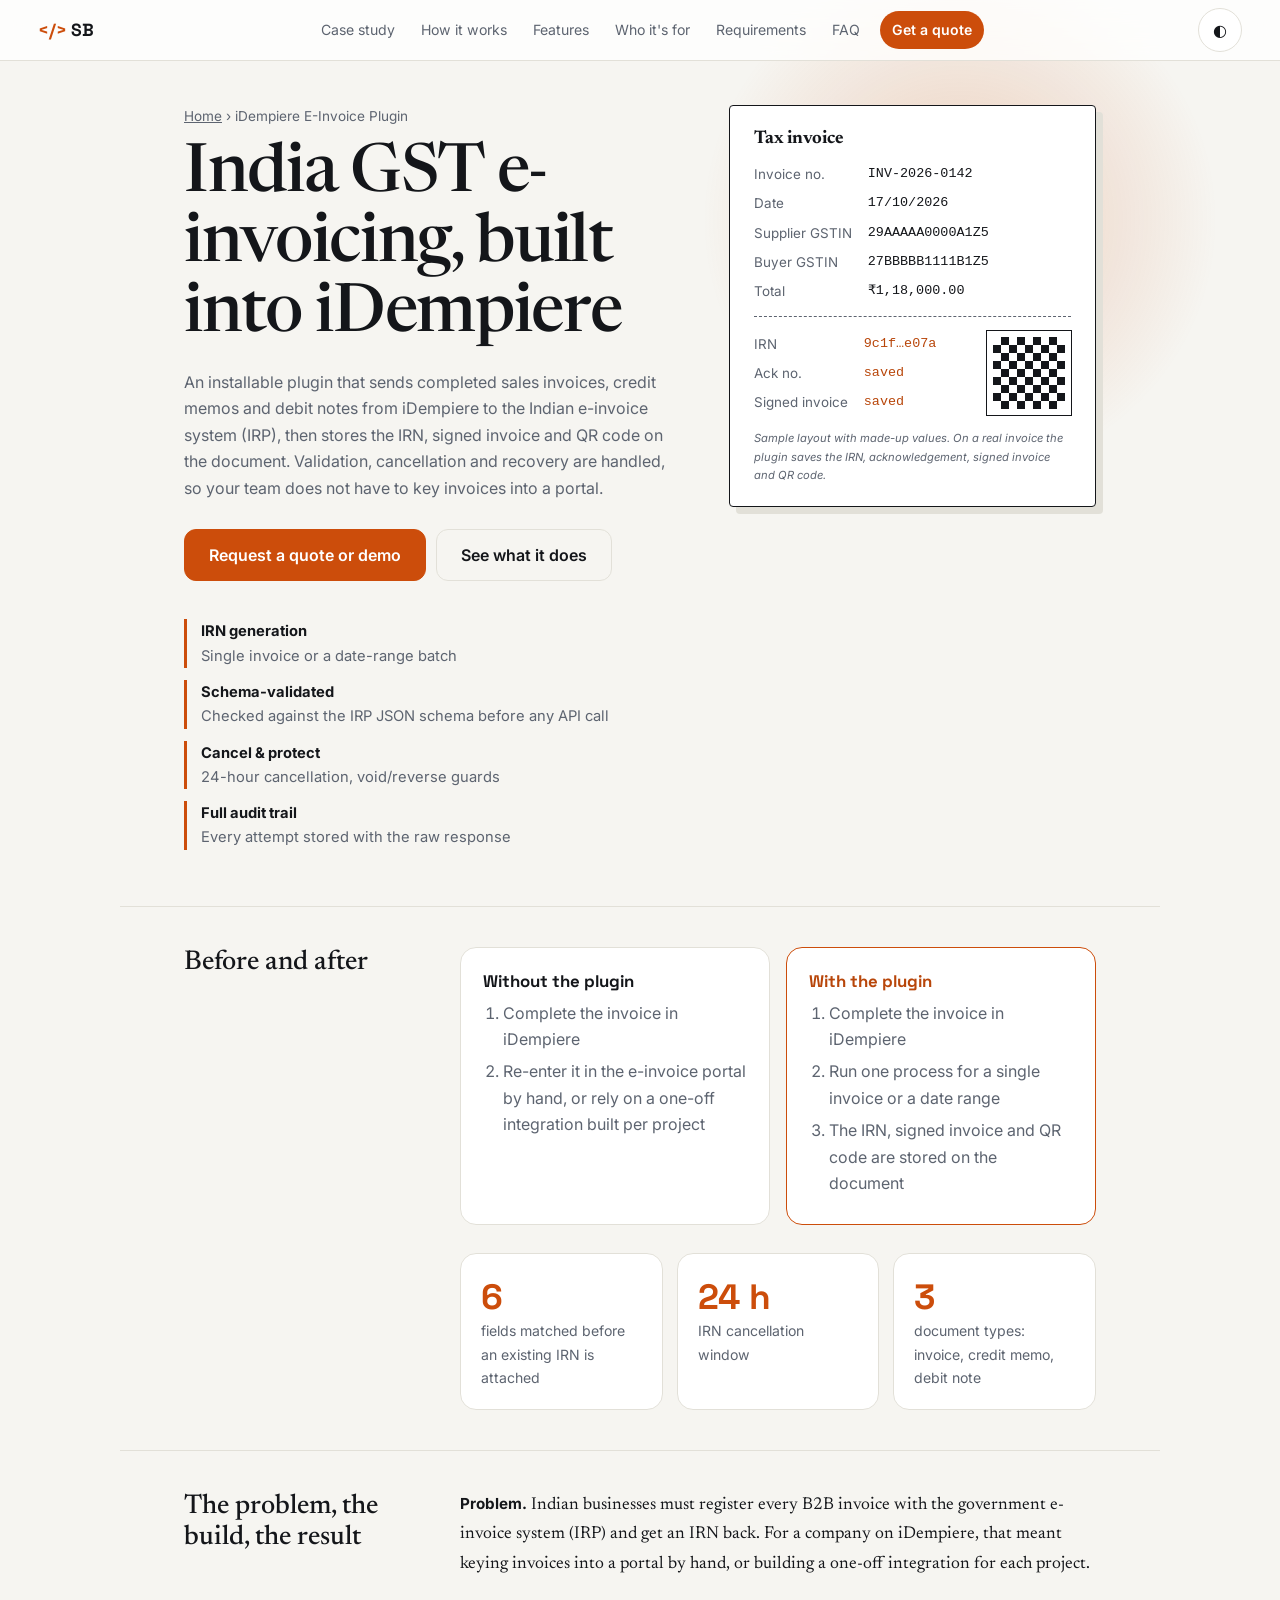
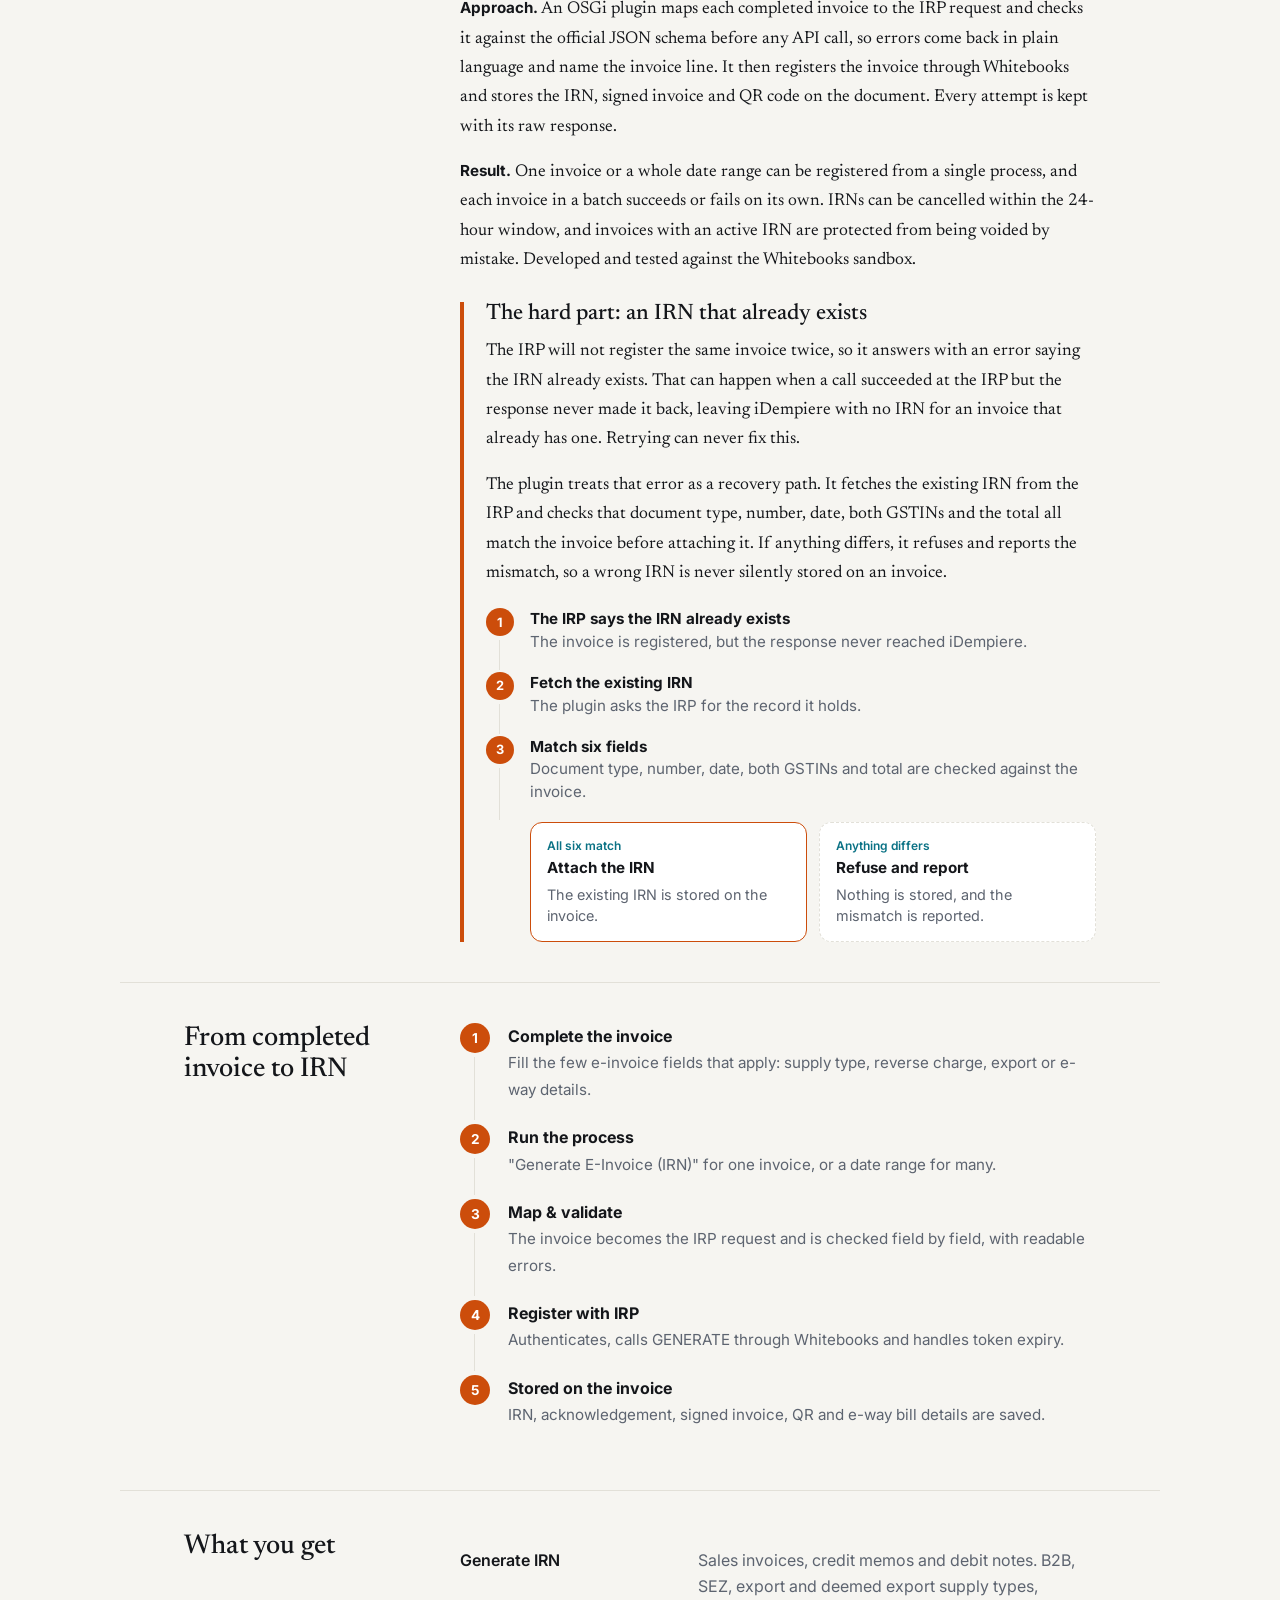
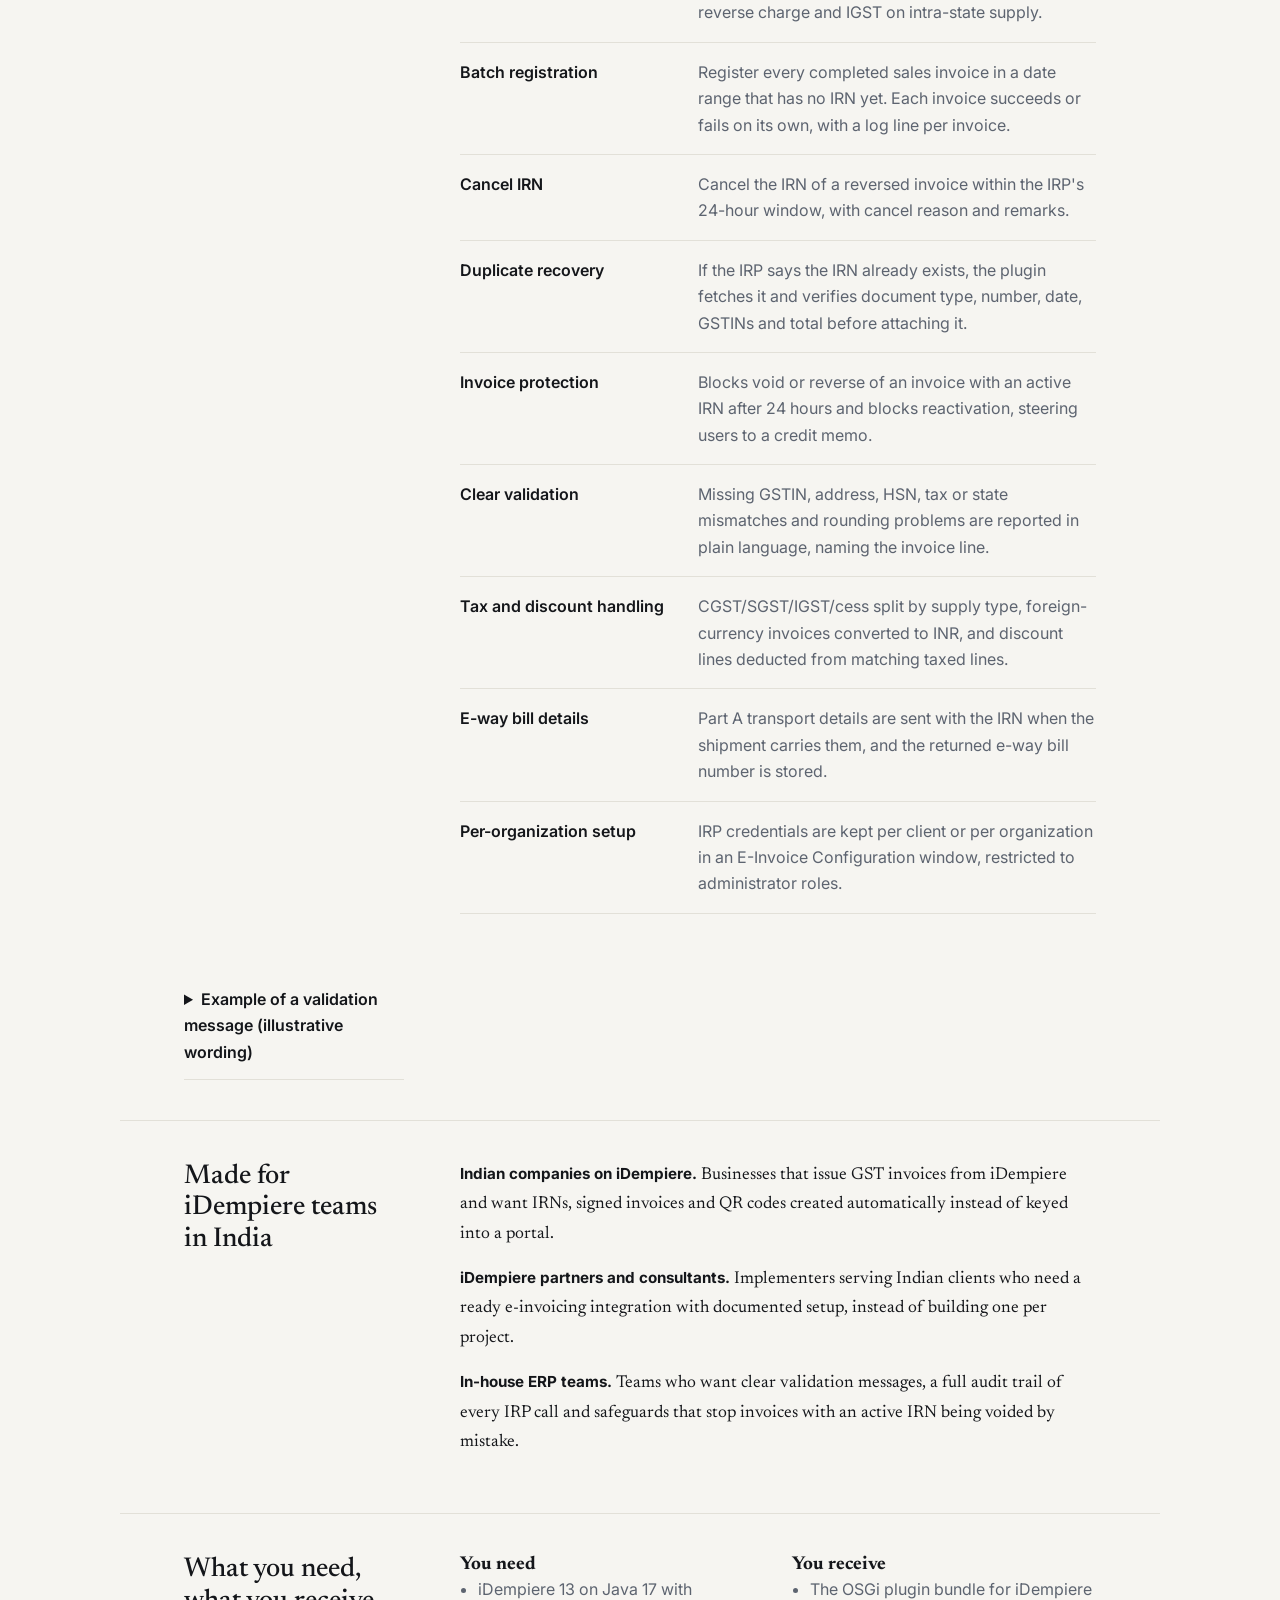
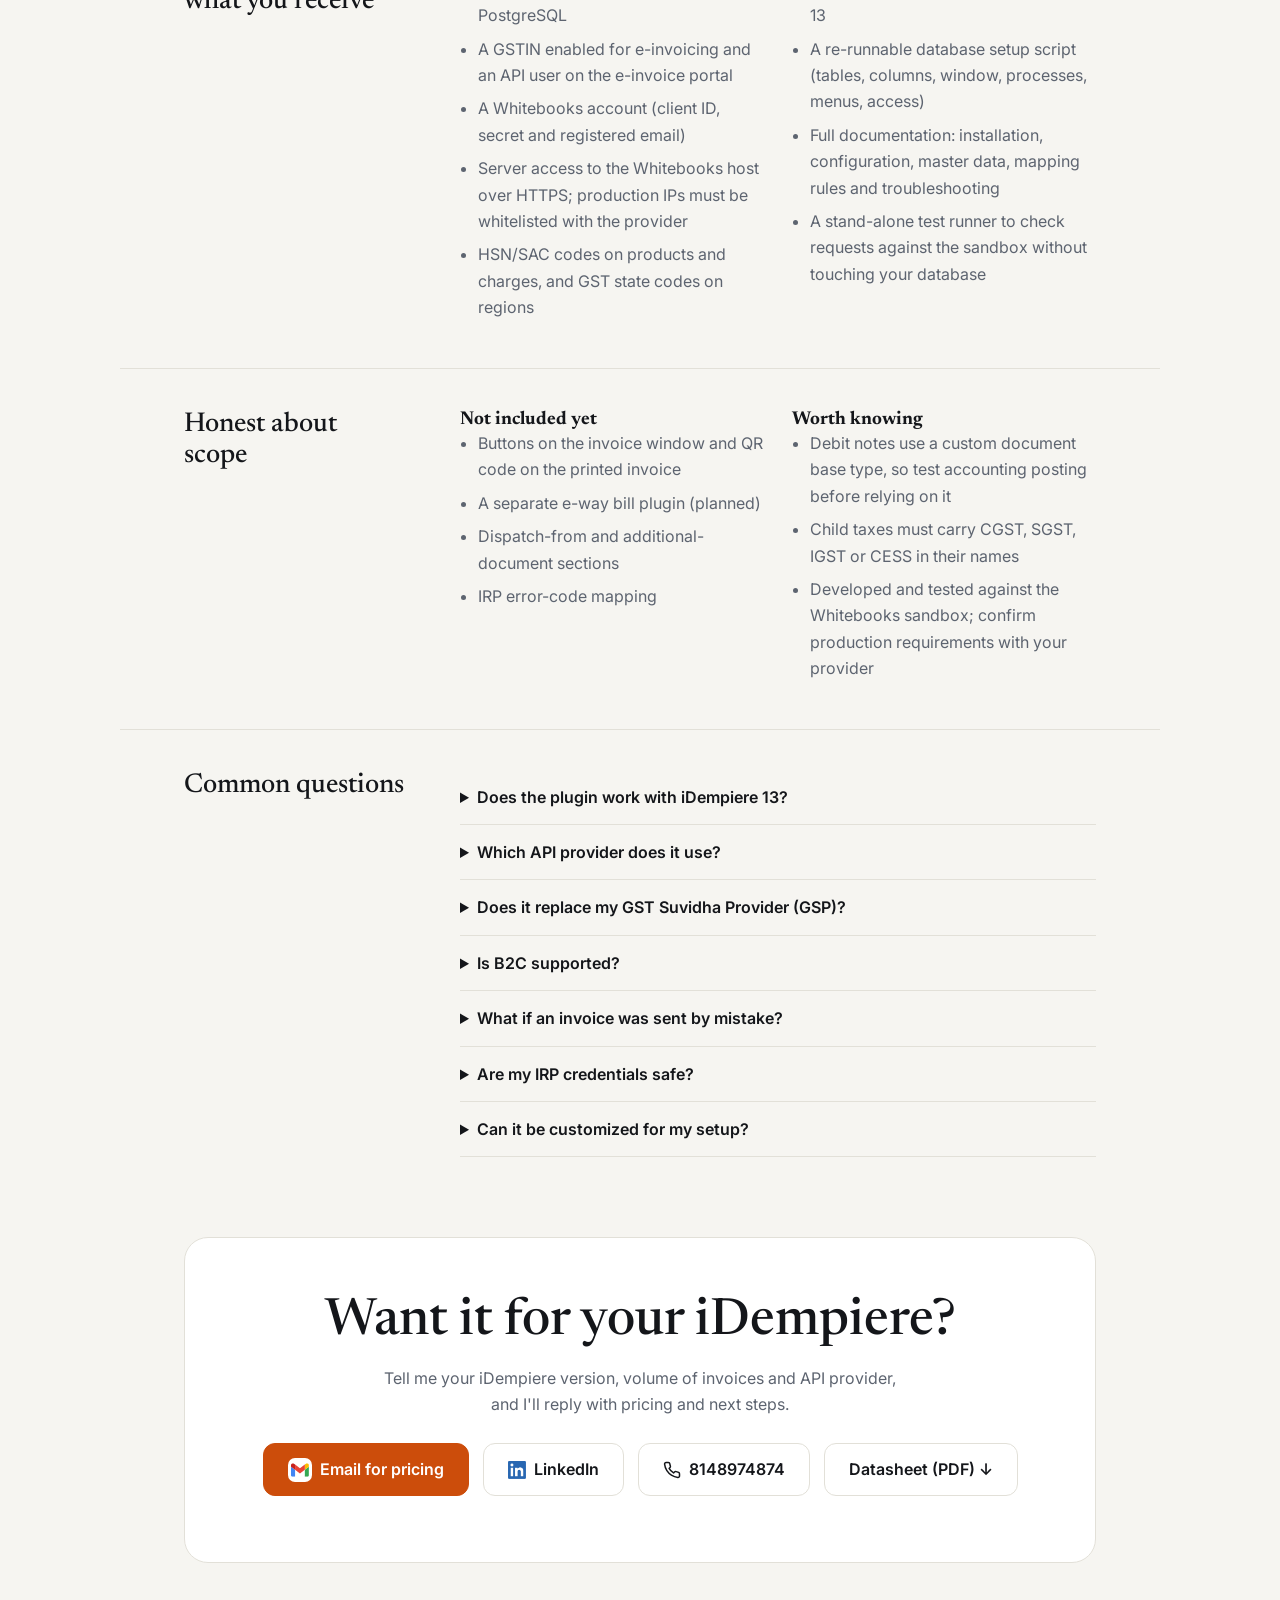
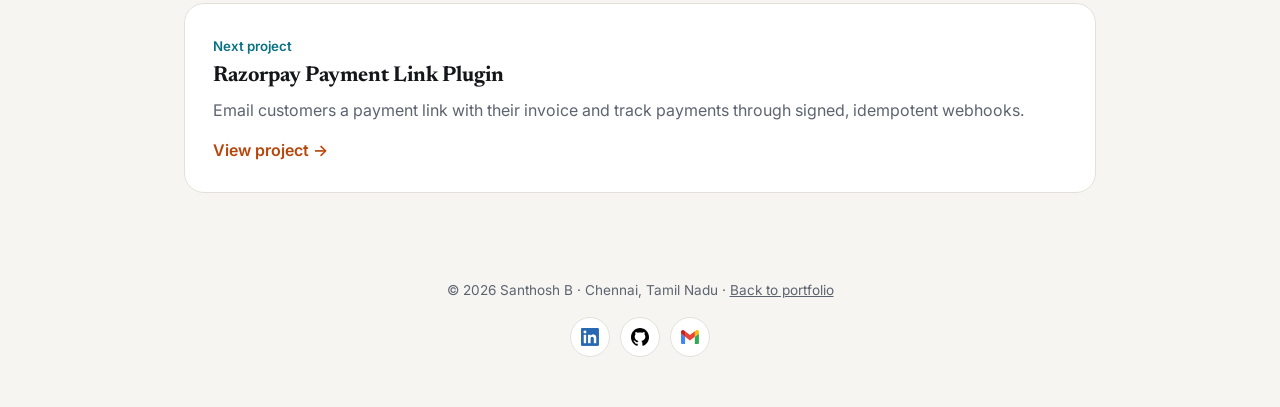
==== commit 7473abc0: "Removed Spaces" ====
--- a/einvoice.html
+++ b/einvoice.html
@@ -34,6 +34,7 @@
 <link href="https://fonts.googleapis.com/css2?family=Space+Grotesk:wght@500;700&family=Inter:wght@400;500;600&family=Newsreader:opsz,wght@6..72,400;6..72,500;6..72,600&display=swap" rel="stylesheet">
 <link rel="stylesheet" href="/site.css">
 <script src="/site.js"></script>
+<noscript><style>.stat b{font-size:0}.stat b:after{content:attr(data-n) attr(data-s);font-size:2.2rem}</style></noscript>
 <style>
 /* e-invoice page: document / ledger layout. Shared theme and nav live in site.css */
 code{font-size:.9em;background:color-mix(in srgb,var(--ink) 8%,transparent);padding:1px 6px;border-radius:5px}
@@ -129,7 +130,7 @@
 <div class="ok"><small>All six match</small><b>Attach the IRN</b><span>The existing IRN is stored on the invoice.</span></div>
 <div class="no"><small>Anything differs</small><b>Refuse and report</b><span>Nothing is stored, and the mismatch is reported.</span></div>
 </div></div>
-</div></section>
+</div></div></section>
 
 <section id="how" class="led"><h2>From completed invoice to IRN</h2>
 <ol class="steps">
--- a/site.css
+++ b/site.css
@@ -6,19 +6,19 @@
 @media (prefers-color-scheme: dark){
 :root:not([data-theme="light"]){--bg:#0e1013;--card:#171a1f;--ink:#eef0f3;--mute:#9aa3af;--line:#262b33;--acc:#ff8a4c;--acc2:#3bc9db;--glow:rgba(255,138,76,.14);--on-acc:#14161a;--acc-text:#ff8a4c;color-scheme:dark}
 :root:not([data-theme="light"]) nav{box-shadow:0 8px 30px rgba(0,0,0,.45)}
-:root:not([data-theme="light"]) .links{box-shadow:0 18px 40px rgba(0,0,0,.55)}
 :root:not([data-theme="light"]) .soc .gh-l{display:none}
 :root:not([data-theme="light"]) .soc .gh-d{display:block}
 }
-*{box-sizing:border-box}html{scroll-behavior:smooth;scroll-padding-top:96px;overflow-x:hidden;-webkit-text-size-adjust:100%;text-size-adjust:100%}
+*{box-sizing:border-box}html{scroll-behavior:smooth;scroll-padding-top:80px;overflow-x:hidden;-webkit-text-size-adjust:100%;text-size-adjust:100%}
 body{margin:0;background:var(--bg);color:var(--ink);font:16px/1.65 Inter,system-ui,sans-serif}
 h1,h2,h3{font-family:'Space Grotesk',Inter,sans-serif;line-height:1.15;margin:0}
 a{color:inherit}
 /* nav: floating pill, hamburger menu under 980px */
-nav{position:sticky;top:calc(env(safe-area-inset-top,0px) + 12px);z-index:10;display:flex;align-items:center;justify-content:space-between;gap:12px;width:min(1000px,calc(100% - 10vw));margin:12px auto 0;padding:7px 8px 7px 22px;border:1px solid var(--line);border-radius:99px;background:color-mix(in srgb,var(--card) 78%,transparent);-webkit-backdrop-filter:blur(14px) saturate(1.4);backdrop-filter:blur(14px) saturate(1.4);box-shadow:0 8px 30px rgba(20,22,26,.08)}
+nav{position:sticky;top:env(safe-area-inset-top,0px);z-index:10;display:flex;align-items:center;justify-content:space-between;gap:12px;width:100%;margin:0;padding:8px clamp(16px,3vw,48px);border:0;border-bottom:1px solid var(--line);border-radius:0;box-shadow:none;transition:border-color .2s,transform .3s cubic-bezier(.4,0,.2,1)}
+nav:before{content:"";position:absolute;inset:0;z-index:-1;border-radius:inherit;background:color-mix(in srgb,var(--card) 78%,transparent);-webkit-backdrop-filter:blur(14px) saturate(1.4);backdrop-filter:blur(14px) saturate(1.4);transition:opacity .2s}
 :root[data-theme="dark"] nav{box-shadow:0 8px 30px rgba(0,0,0,.45)}
 .brand{font:700 1.1rem 'Space Grotesk',sans-serif;text-decoration:none;white-space:nowrap}.brand span{color:var(--acc)}
-.links{display:flex;gap:2px;align-items:center;margin-left:auto;font-size:.88rem}
+.links{display:flex;gap:2px;align-items:center;margin:0 auto;font-size:.88rem}
 .links a{text-decoration:none;color:var(--mute);padding:7px 12px;border-radius:99px;white-space:nowrap;transition:.2s}
 .links a:hover{color:var(--ink);background:color-mix(in srgb,var(--ink) 7%,transparent)}
 .links a.on{color:var(--acc-text);background:color-mix(in srgb,var(--acc) 13%,transparent)}
@@ -32,16 +32,40 @@
 @media(max-width:1060px){.links{gap:0}.links a{padding:7px 9px;font-size:.85rem}}
 @media(max-width:980px){
 #menu-btn{display:inline-grid}
-.links{position:absolute;top:calc(100% + 10px);left:0;right:0;margin:0;flex-direction:column;align-items:stretch;gap:2px;padding:10px;background:var(--card);border:1px solid var(--line);border-radius:24px;box-shadow:0 18px 40px rgba(20,22,26,.14);opacity:0;visibility:hidden;transform:translateY(-8px);transition:opacity .2s,transform .2s,visibility .2s}
-:root[data-theme="dark"] .links{box-shadow:0 18px 40px rgba(0,0,0,.55)}
-nav.open .links{opacity:1;visibility:visible;transform:none}
-.links a{padding:13px 16px;border-radius:14px;font-size:1rem}
-.links a.nav-btn{margin:6px 0 0;text-align:center}
-.links{max-height:calc(100vh - 116px);max-height:calc(100dvh - 116px);overflow-y:auto}
+.brand,.tools{position:relative;z-index:2}
+/* while open, the pill dissolves into the overlay */
+:root nav.open{border-color:transparent;box-shadow:none!important}
+nav.open:before{opacity:0}
+html.menu-open,html.menu-open body{overflow:hidden}
+
+.links{position:fixed;inset:0;z-index:1;margin:0;display:flex;flex-direction:column;align-items:stretch;gap:0;
+ padding:calc(env(safe-area-inset-top,0px) + 104px) 8vw calc(env(safe-area-inset-bottom,0px) + 28px);
+ background:radial-gradient(circle at 85% 0,var(--glow),transparent 55%),var(--bg);
+ overflow-y:auto;overscroll-behavior:contain;counter-reset:m;
+ opacity:0;visibility:hidden;transition:opacity .25s,visibility .25s}
+nav.open .links{opacity:1;visibility:visible}
+
+.links a{opacity:0;transform:translateY(16px);transition:opacity .35s,transform .35s,color .2s}
+nav.open .links a{opacity:1;transform:none}
+nav.open .links a:nth-child(2){transition-delay:.08s}
+nav.open .links a:nth-child(3){transition-delay:.11s}
+nav.open .links a:nth-child(4){transition-delay:.14s}
+nav.open .links a:nth-child(5){transition-delay:.17s}
+nav.open .links a:nth-child(6){transition-delay:.20s}
+nav.open .links a:nth-child(7){transition-delay:.23s}
+nav.open .links a:nth-child(8){transition-delay:.26s}
+
+.links a:not(.nav-btn){counter-increment:m;display:flex;align-items:baseline;gap:18px;padding:14px 0;border-radius:0;border-bottom:1px solid var(--line);
+ font:500 clamp(1.8rem,8vw,2.6rem)/1.15 'Space Grotesk',sans-serif;color:var(--ink)}
+.links a:not(.nav-btn):before{content:counter(m,decimal-leading-zero);font:500 .8rem 'Space Grotesk',sans-serif;letter-spacing:.1em;color:var(--acc2);min-width:2em}
+.links a:not(.nav-btn):hover,.links a.on:not(.nav-btn){background:none}
+.links a.on:not(.nav-btn){color:var(--acc-text)}
+.links a.nav-btn{margin:auto 0 0;padding:16px;font-size:1rem;border-radius:14px;text-align:center}
+.links a.nav-btn:first-child{margin-top:0}
 }
 /* layout + type */
-section{max-width:1040px;margin:0 auto;padding:84px 5vw}
-.hero{padding-top:90px;position:relative}
+section{max-width:1040px;margin:0 auto;padding:56px 5vw}
+.hero{padding-top:44px;position:relative}
 .hero:before{content:"";position:absolute;inset:-40px 0 auto auto;width:min(420px,90vw);height:min(420px,90vw);background:radial-gradient(circle,var(--glow),transparent 65%);z-index:-1}
 .tag{display:inline-block;padding:6px 14px;border:1px solid var(--line);background:var(--card);border-radius:99px;font-size:.82rem;color:var(--mute)}
 .tag i{display:inline-block;width:8px;height:8px;border-radius:50%;background:#2f9e44;margin-right:8px;animation:p 2s infinite}
@@ -50,7 +74,7 @@
 h1 em{font-style:normal;color:var(--acc)}
 .lead{max-width:640px;color:var(--mute);margin:18px 0 28px}
 .eyebrow{font:500 .8rem 'Space Grotesk',sans-serif;letter-spacing:.14em;text-transform:uppercase;color:var(--acc-text);margin-bottom:10px}
-h2{font-size:clamp(1.8rem,4.5vw,2.6rem);margin-bottom:32px}
+h2{font-size:clamp(1.8rem,4.5vw,2.6rem);margin-bottom:26px}
 /* components */
 .btn{display:inline-block;max-width:100%;overflow-wrap:anywhere;padding:12px 24px;border-radius:12px;background:var(--acc);color:var(--on-acc);text-decoration:none;font-weight:600;margin:0 10px 10px 0;transition:.2s;border:1px solid var(--acc)}
 .btn.o{background:transparent;color:var(--ink);border-color:var(--line)}.btn:hover{transform:translateY(-2px)}
@@ -116,4 +140,62 @@
 .soc a:hover{border-color:var(--line)}
 }
 
-body::before{content:"";position:fixed;inset:0 0 auto;height:env(safe-area-inset-top,0px);background:var(--bg);z-index:10}+body::before{content:"";position:fixed;inset:0 0 auto;height:env(safe-area-inset-top,0px);background:var(--bg);z-index:10}
+
+/* command palette (built by site.js): Ctrl/Cmd+K, "/" or the nav search button */
+#cmdk-btn{border:1px solid var(--line);background:var(--card);color:var(--ink);border-radius:99px;width:44px;height:44px;cursor:pointer;padding:0;display:inline-grid;place-items:center;transition:border-color .2s}
+#cmdk-btn svg{width:18px;height:18px;fill:none;stroke:currentColor;stroke-width:2;stroke-linecap:round;stroke-linejoin:round}
+#cmdk-btn:hover{border-color:var(--acc)}
+#cmdk-btn:focus-visible{outline:2px solid var(--acc);outline-offset:2px}
+
+#cmdk{position:fixed;inset:0;z-index:30;display:flex;justify-content:center;align-items:flex-start;padding:calc(env(safe-area-inset-top,0px) + 12vh) 4vw 4vw;background:color-mix(in srgb,var(--bg) 55%,transparent);-webkit-backdrop-filter:blur(8px);backdrop-filter:blur(8px)}
+#cmdk[hidden]{display:none}
+html.cmdk-open,html.cmdk-open body{overflow:hidden}
+.ck-panel{width:min(620px,100%);max-height:100%;display:flex;flex-direction:column;background:var(--card);border:1px solid var(--line);border-radius:20px;box-shadow:0 30px 80px rgba(0,0,0,.28);overflow:hidden;animation:ck .16s ease-out}
+@keyframes ck{from{opacity:0;transform:translateY(-8px) scale(.98)}}
+.ck-top{display:flex;align-items:center;gap:12px;padding:14px 16px;border-bottom:1px solid var(--line)}
+.ck-top>svg{width:20px;height:20px;flex:none;fill:none;stroke:var(--mute);stroke-width:2;stroke-linecap:round}
+#ck-in{flex:1;min-width:0;border:0;outline:0;background:transparent;color:var(--ink);font:500 1.05rem Inter,system-ui,sans-serif;padding:6px 0}
+#ck-in::placeholder{color:var(--mute)}
+.ck-x,.ck-foot kbd{font:600 .72rem Inter,system-ui,sans-serif;padding:3px 8px;border:1px solid var(--line);border-bottom-width:2px;border-radius:6px;background:var(--bg);color:var(--mute)}
+.ck-x{cursor:pointer}.ck-x:focus-visible{outline:2px solid var(--acc)}.ck-x .t{display:none}
+#ck-list{list-style:none;margin:0;padding:8px;overflow-y:auto;overscroll-behavior:contain;max-height:min(52vh,420px)}
+.ck-g{font:500 .72rem 'Space Grotesk',sans-serif;letter-spacing:.14em;text-transform:uppercase;color:var(--acc-text);padding:12px 12px 4px}
+.ck-o{display:flex;align-items:center;gap:12px;padding:10px 12px;border-radius:12px;cursor:pointer;color:var(--ink);scroll-margin:8px}
+.ck-o[aria-selected=true]{background:color-mix(in srgb,var(--acc) 13%,transparent)}
+.ck-i{flex:none;display:grid;place-items:center;width:30px;height:30px;border-radius:9px;background:var(--bg);border:1px solid var(--line);color:var(--acc-text);font:600 .9rem 'Space Grotesk',sans-serif}
+.ck-l{flex:1;min-width:0;overflow:hidden;text-overflow:ellipsis;white-space:nowrap;font-weight:500}
+.ck-h{flex:none;color:var(--mute);font-size:.8rem}
+.ck-e{padding:28px 12px;text-align:center;color:var(--mute);overflow-wrap:anywhere}
+.ck-foot{display:flex;gap:18px;padding:10px 16px;border-top:1px solid var(--line);color:var(--mute);font-size:.78rem}
+.ck-foot kbd{margin-right:4px}
+@media(max-width:600px){#cmdk{padding-top:calc(env(safe-area-inset-top,0px) + 8vh)}}
+@media(hover:none){.ck-foot{display:none}.ck-x .d{display:none}.ck-x .t{display:inline}}
+@media(prefers-reduced-motion:reduce){.ck-panel{animation:none}#cmdk-btn{transition:none}}
+
+/* sliding active-link indicator (desktop nav, driven by site.js) */
+.ind{display:none}
+@media(min-width:981px){
+.links{position:relative}
+.links a{position:relative;z-index:1}
+.ind{display:block;position:absolute;z-index:0;left:0;top:0;width:0;height:0;border-radius:99px;background:color-mix(in srgb,var(--acc) 13%,transparent);pointer-events:none;opacity:0;transition:transform .35s cubic-bezier(.4,0,.2,1),width .35s cubic-bezier(.4,0,.2,1),height .35s cubic-bezier(.4,0,.2,1),opacity .2s}
+.links.has-ind a.on:not(.nav-btn){background:none}
+}
+@media(prefers-reduced-motion:reduce){.ind{transition:none}}
+
+/* hide-on-scroll-down nav (site.js toggles .nav-hide), mobile only */
+@media(max-width:980px){
+nav.nav-hide{transform:translateY(calc(-100% - 60px - env(safe-area-inset-top,0px)))}
+nav.open.nav-hide{transform:none}
+}
+@media(prefers-reduced-motion:reduce){nav{transition:none}}
+@media(max-width:980px){.hero{padding-top:28px}}
+@media(max-width:980px){
+section{padding-top:48px;padding-bottom:48px}
+section.pg,section.led,section.sign{padding-top:36px;padding-bottom:36px}
+h2{margin-bottom:22px}
+}
+
+@media(min-width:981px){
+section.pg,section.led,section.sign{padding-top:40px;padding-bottom:40px}
+}
